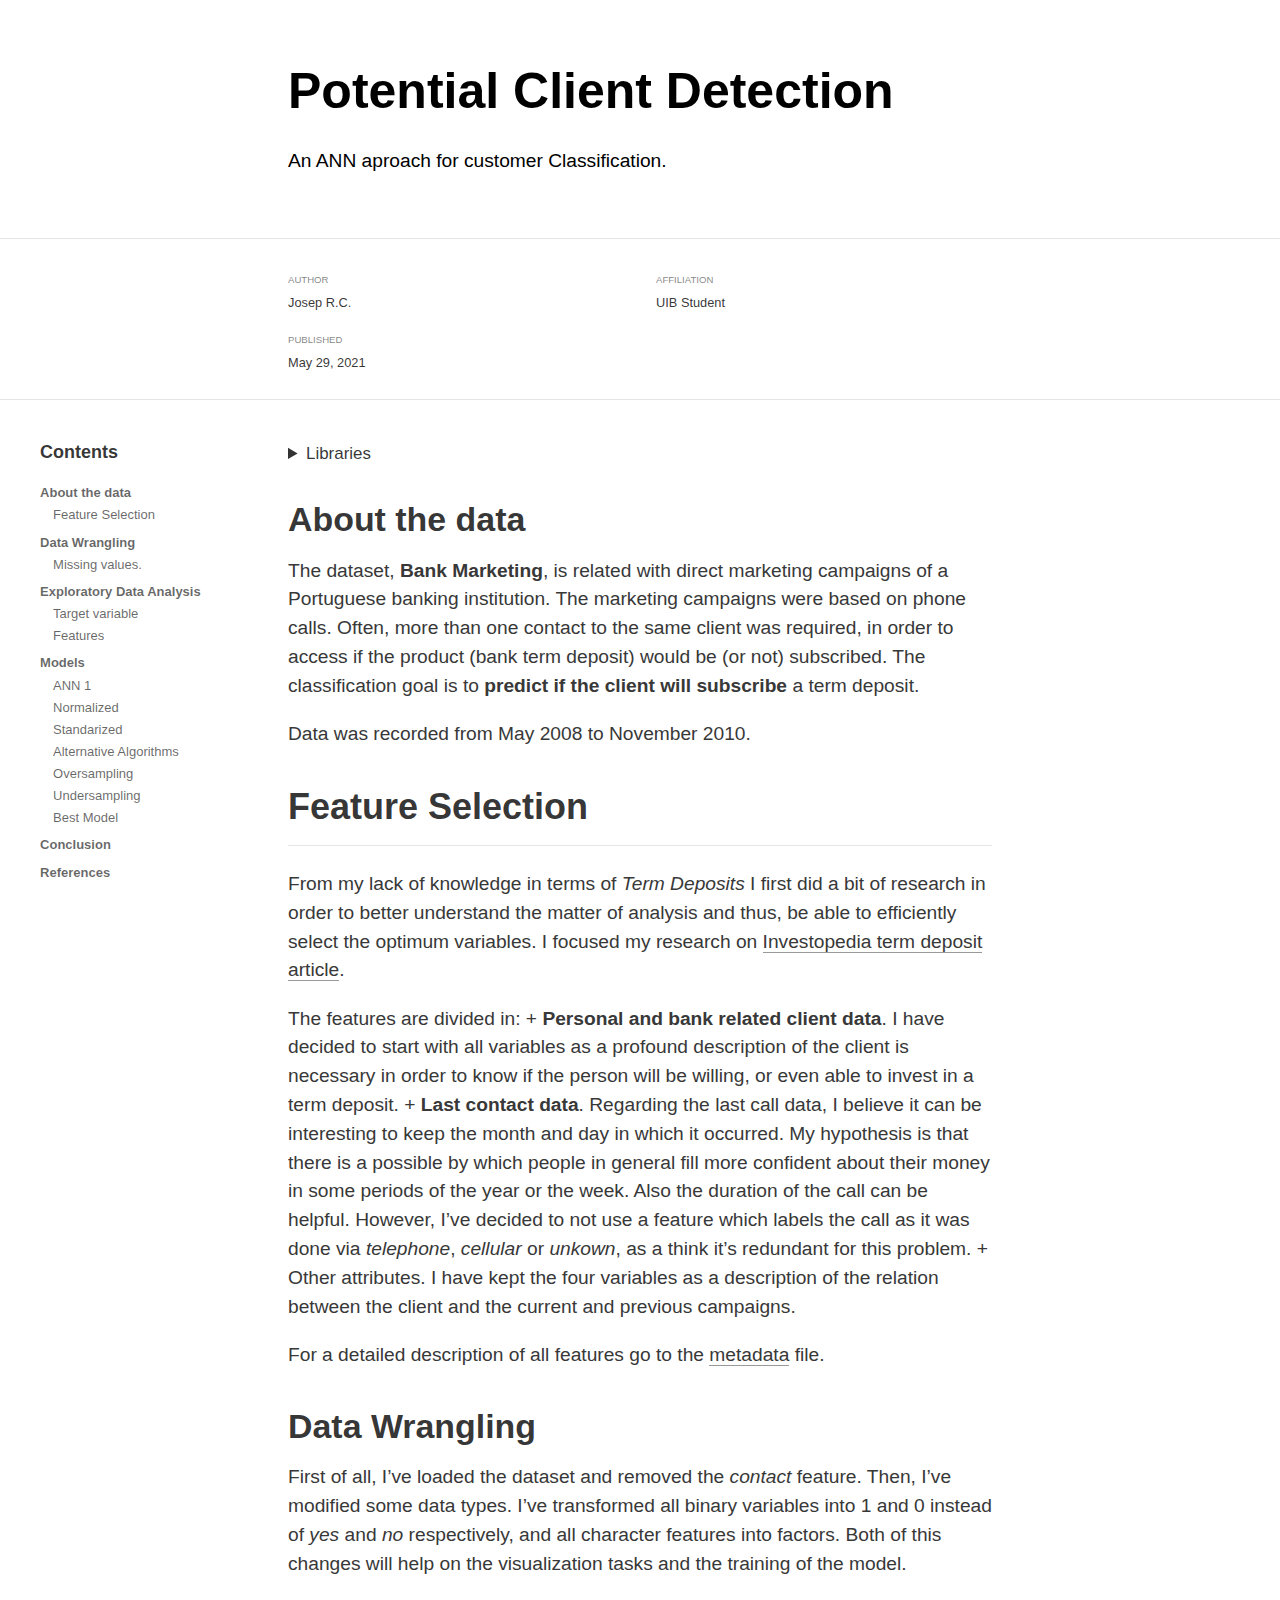
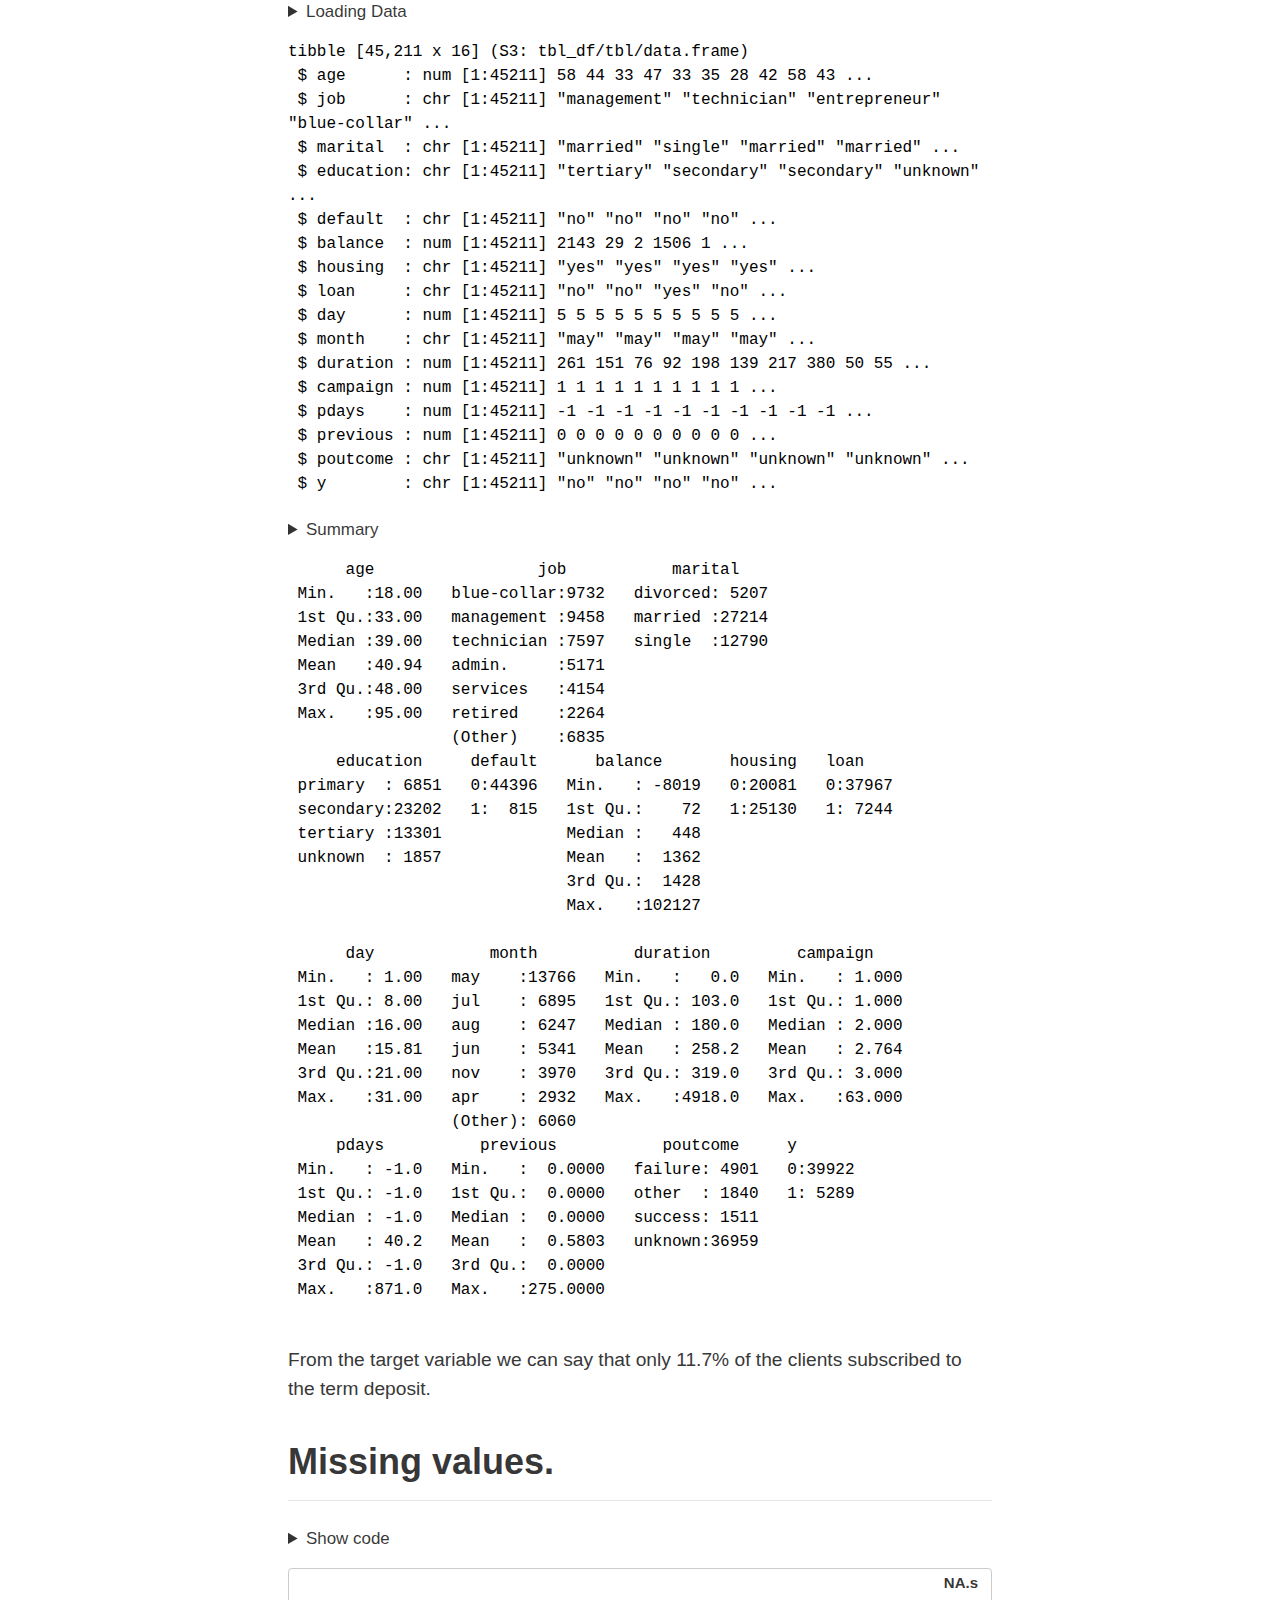
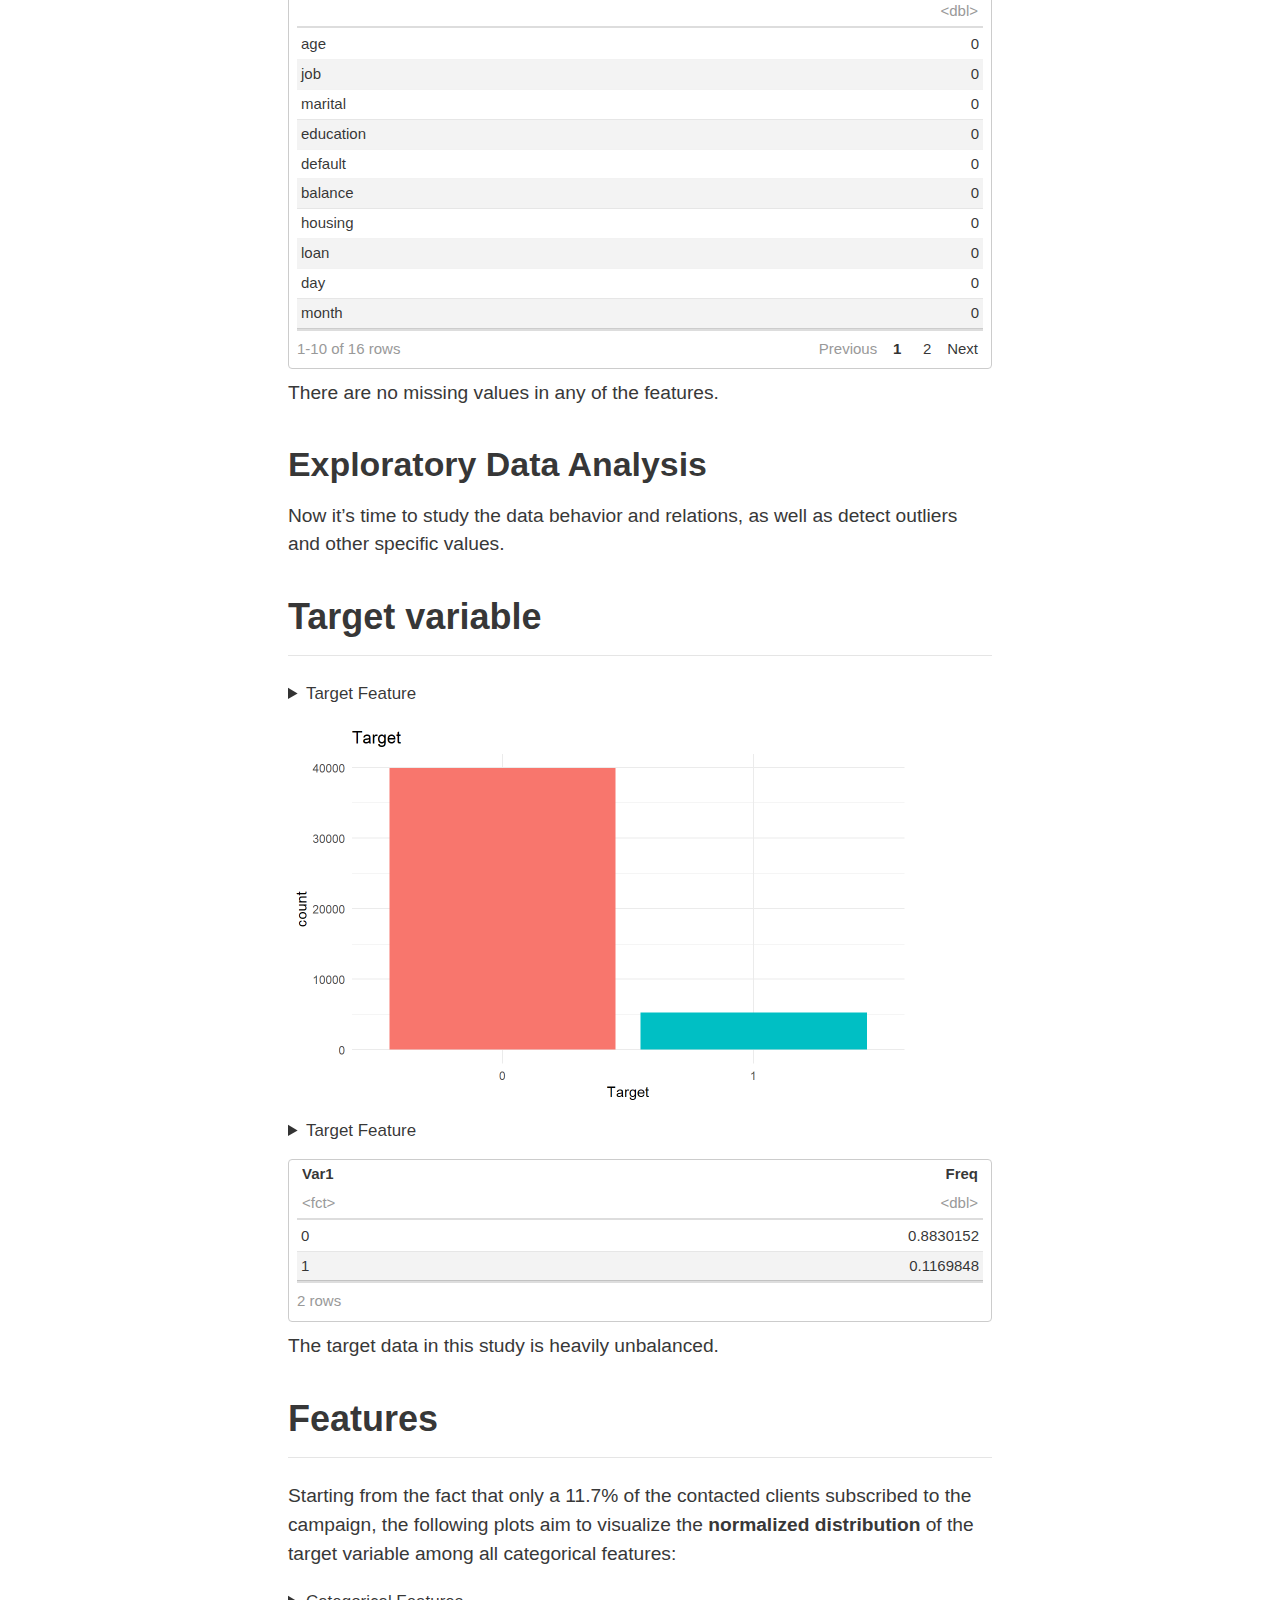
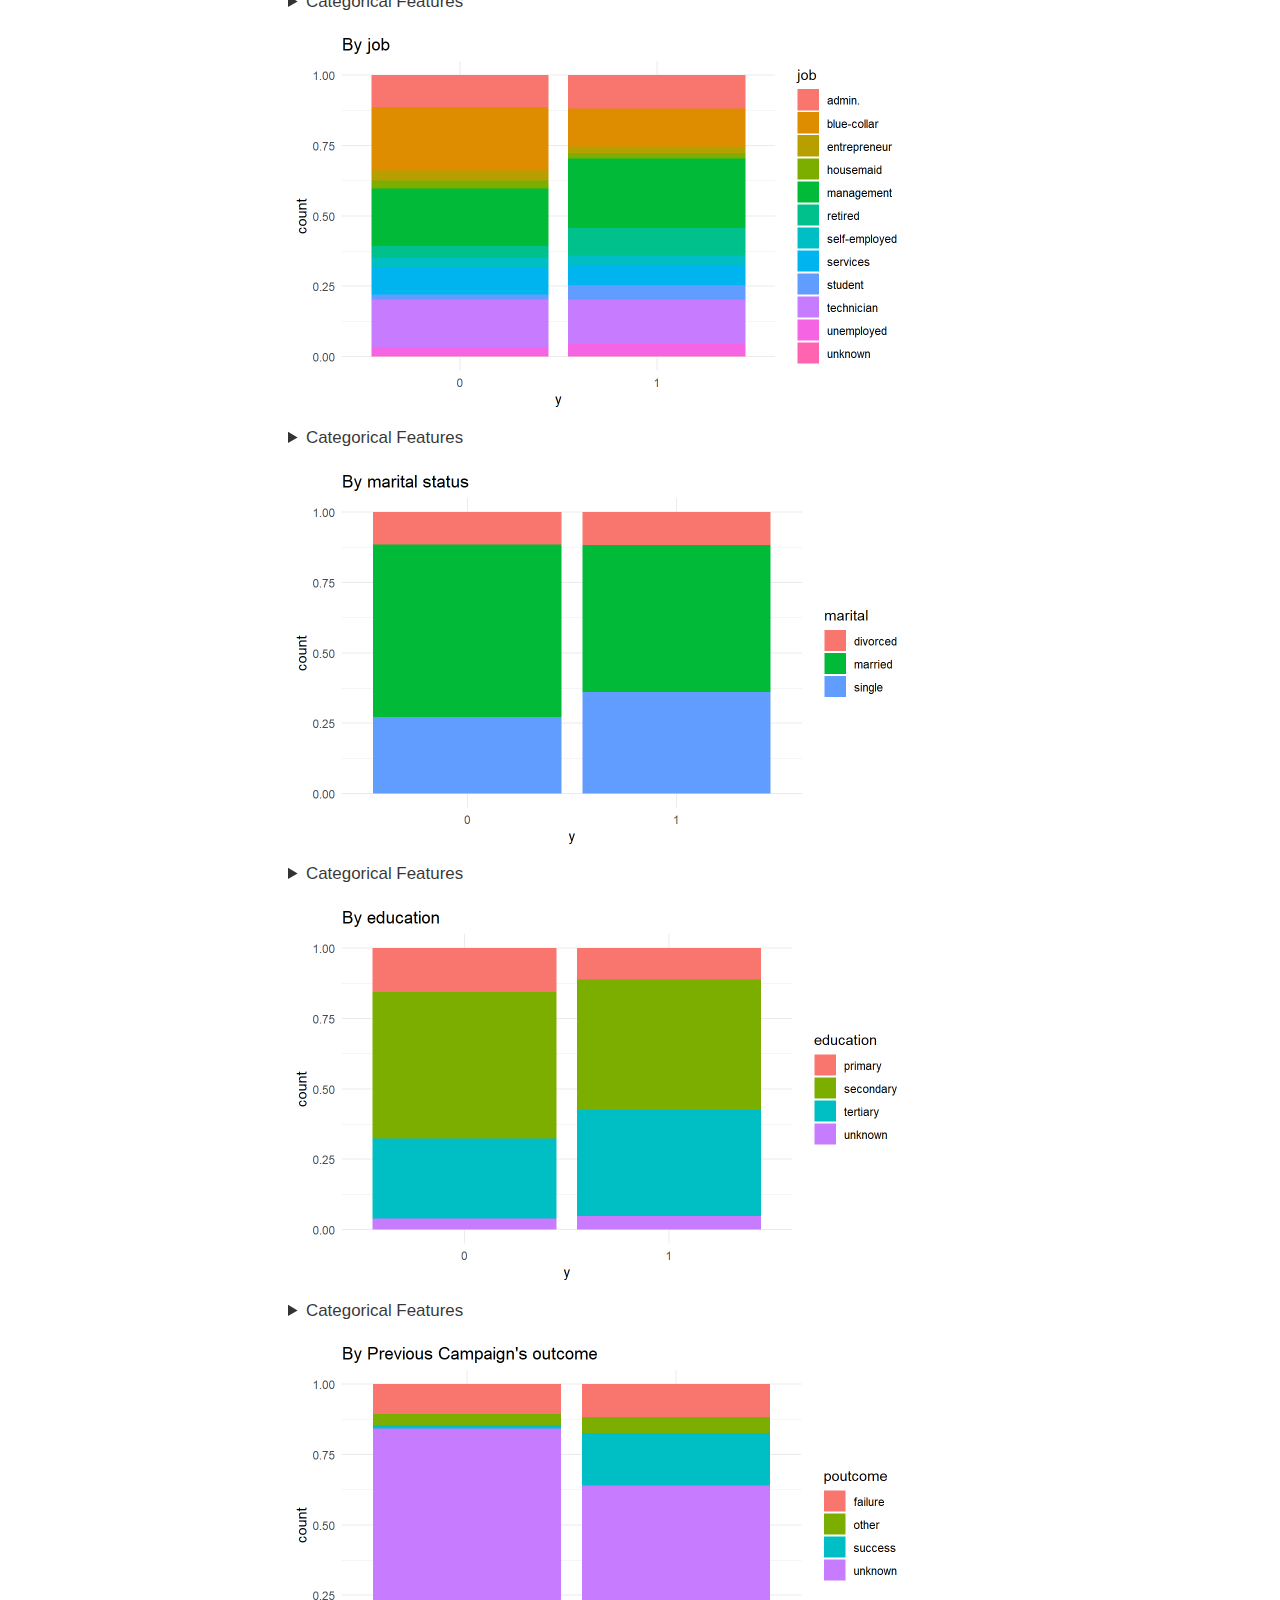
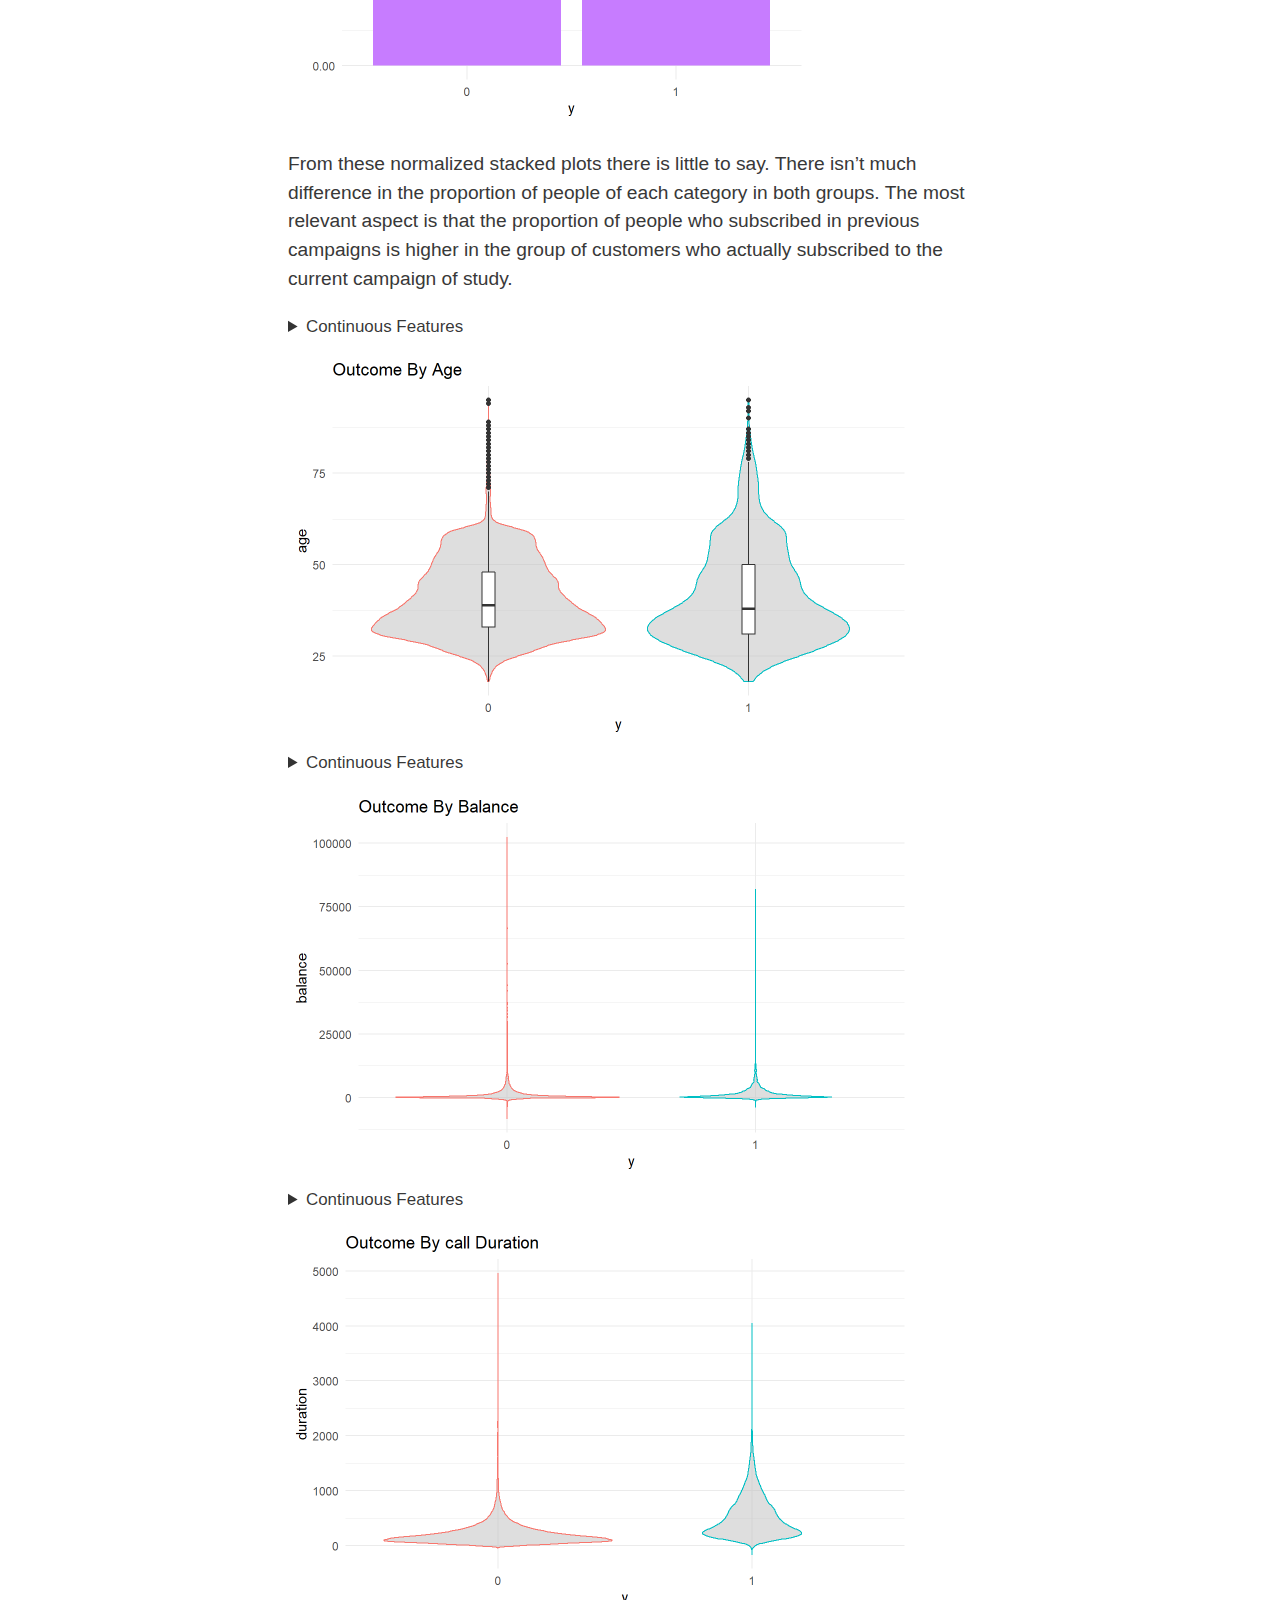
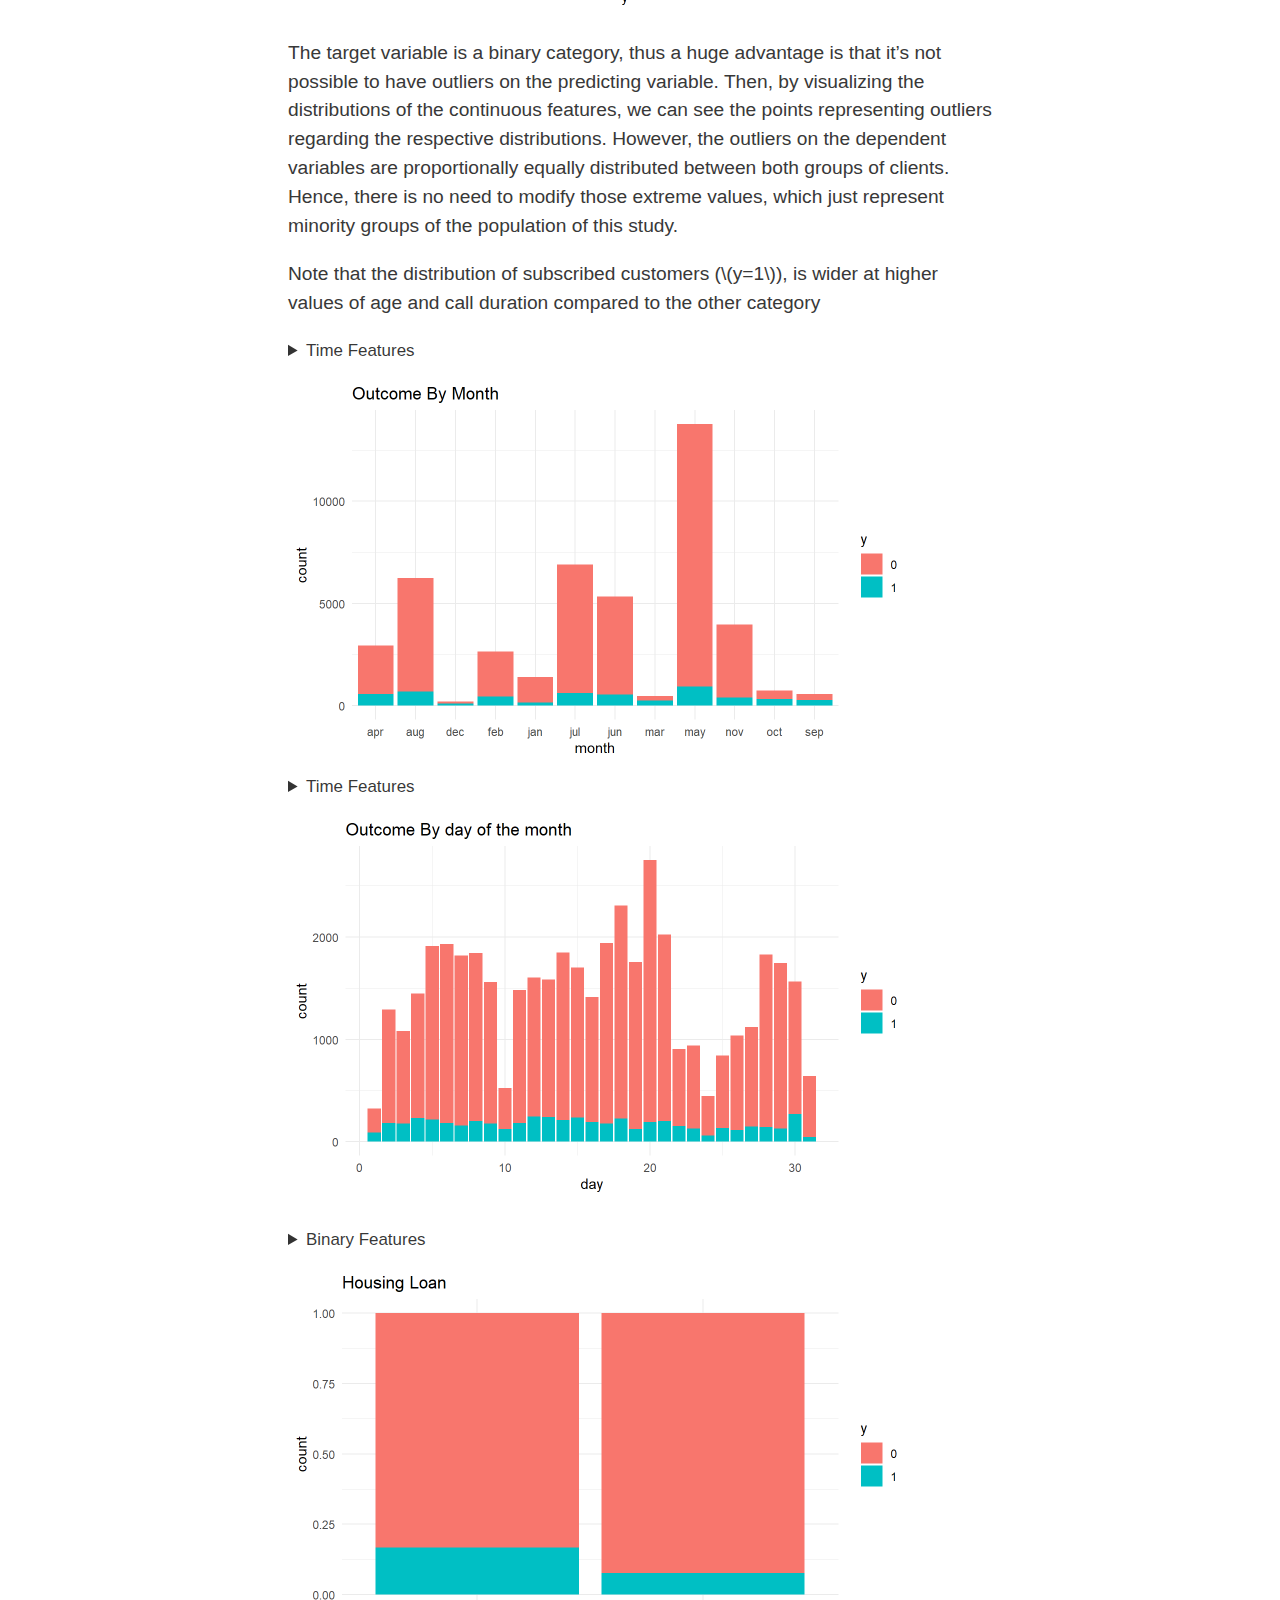
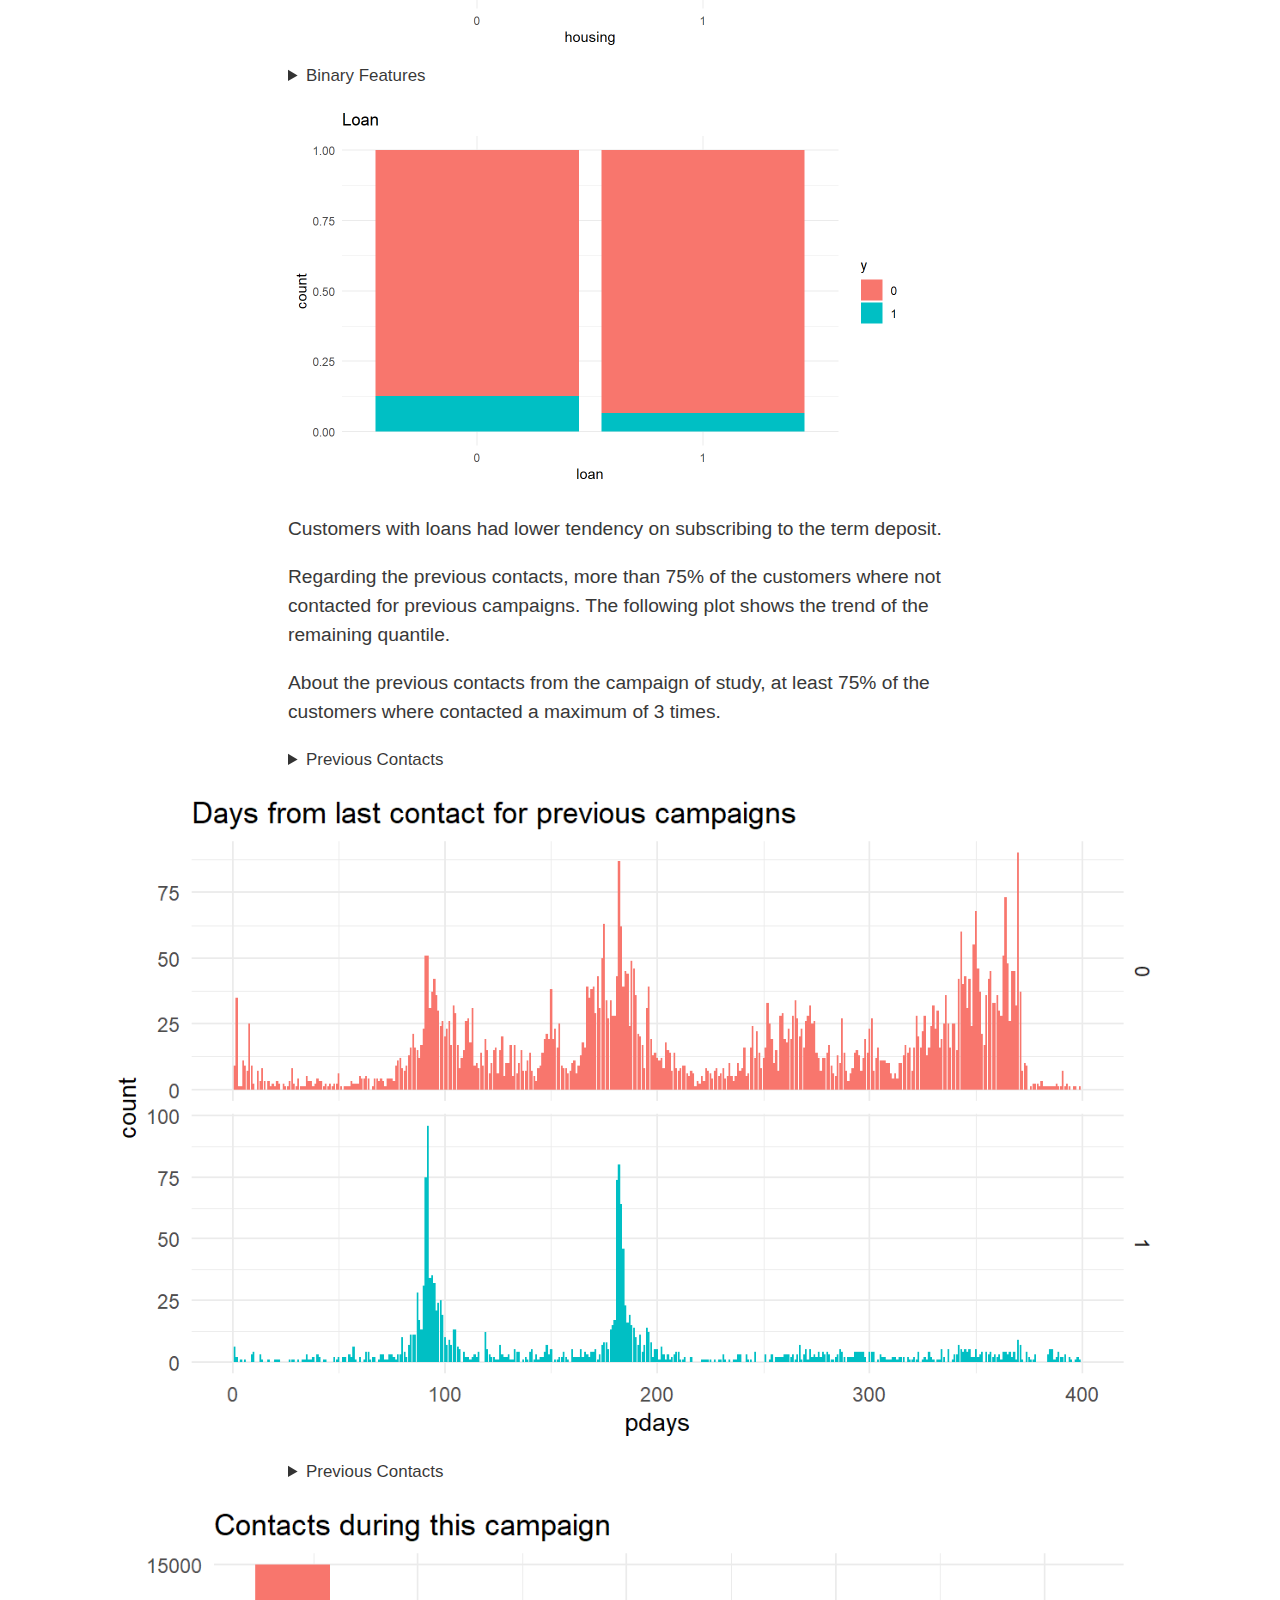
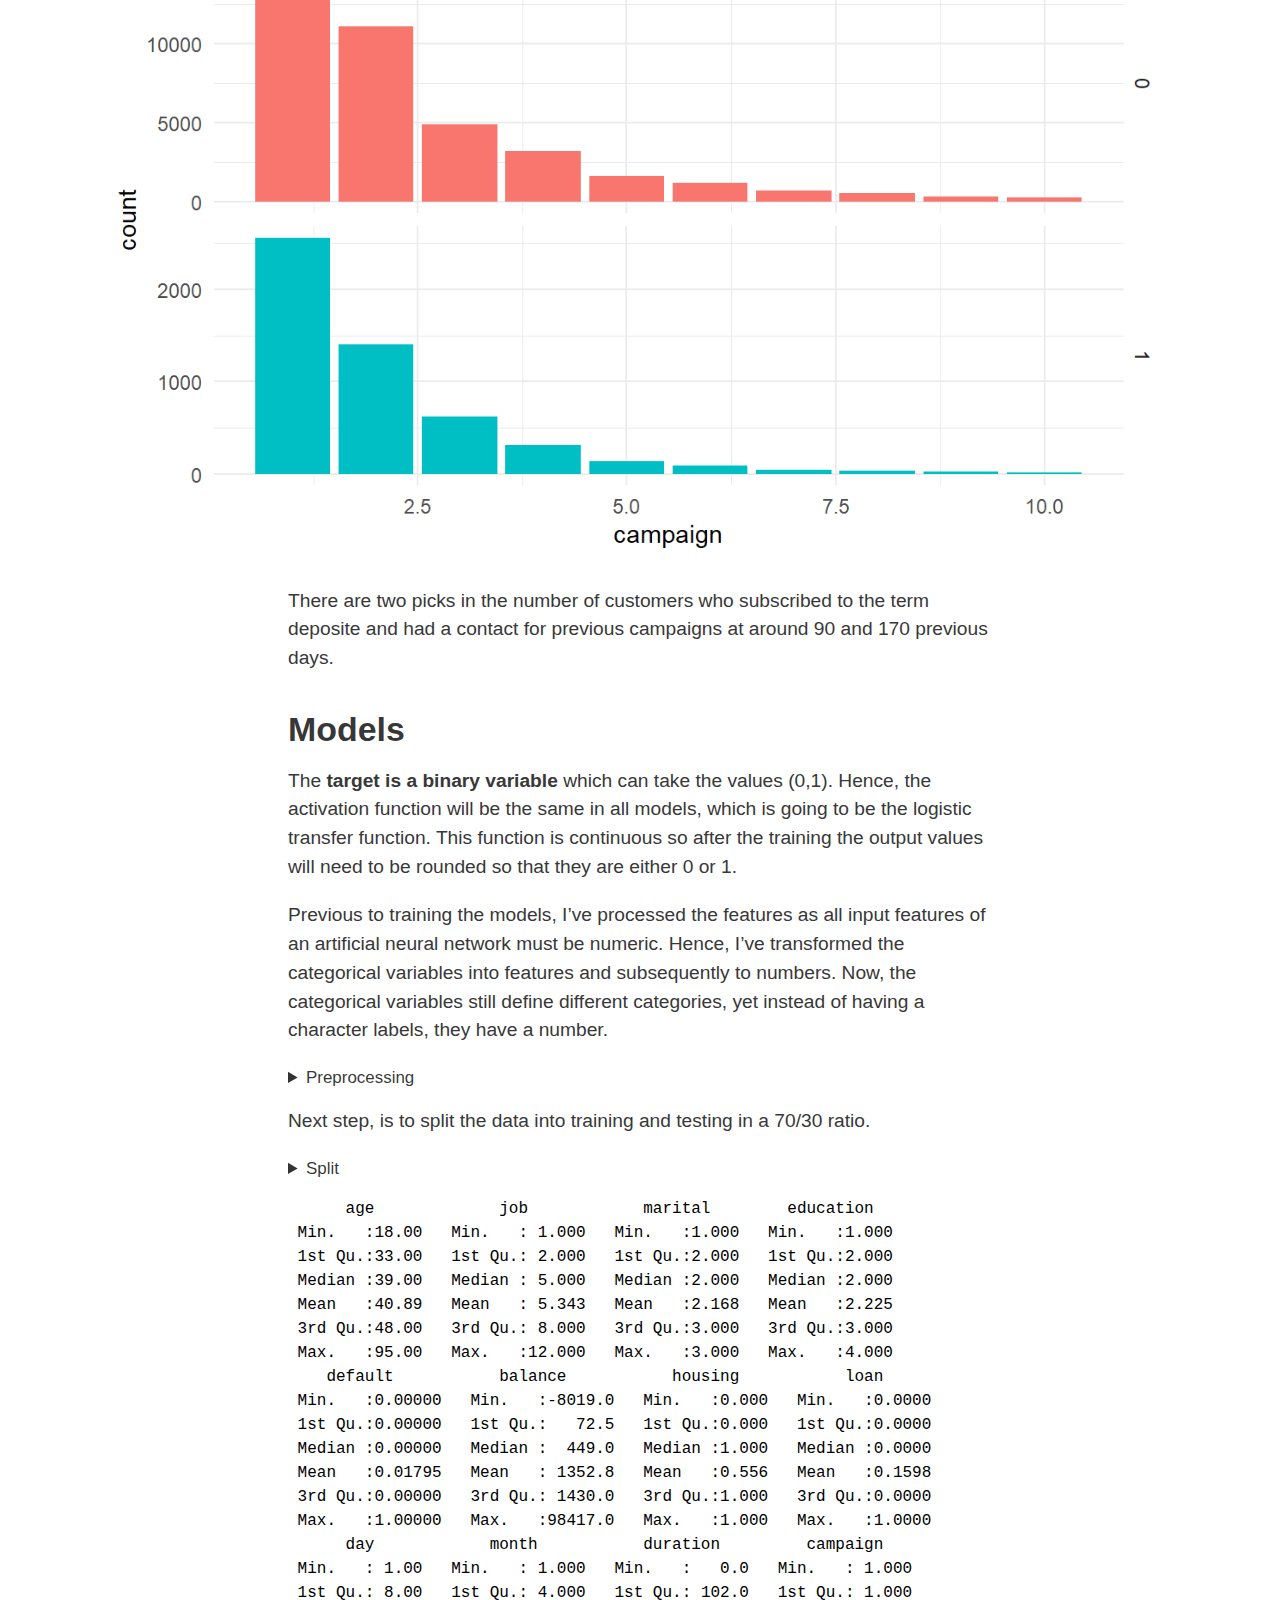
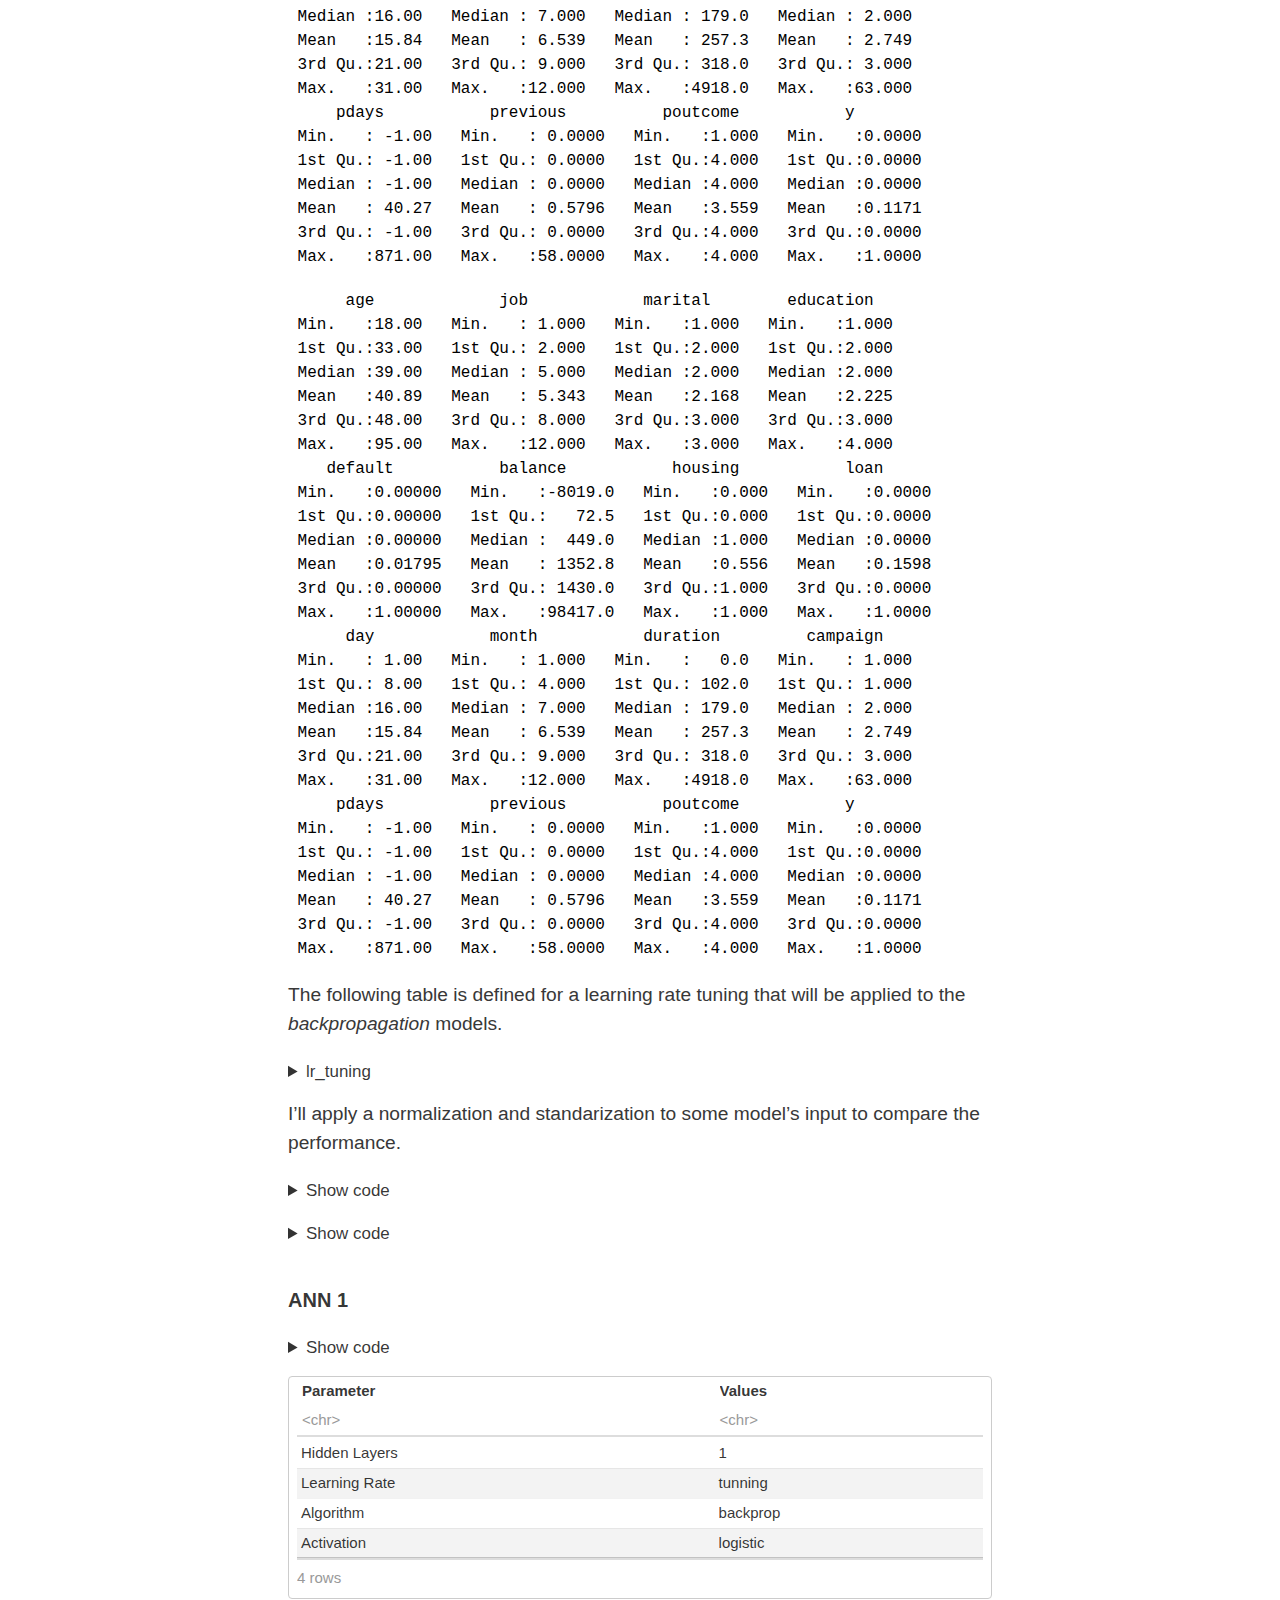
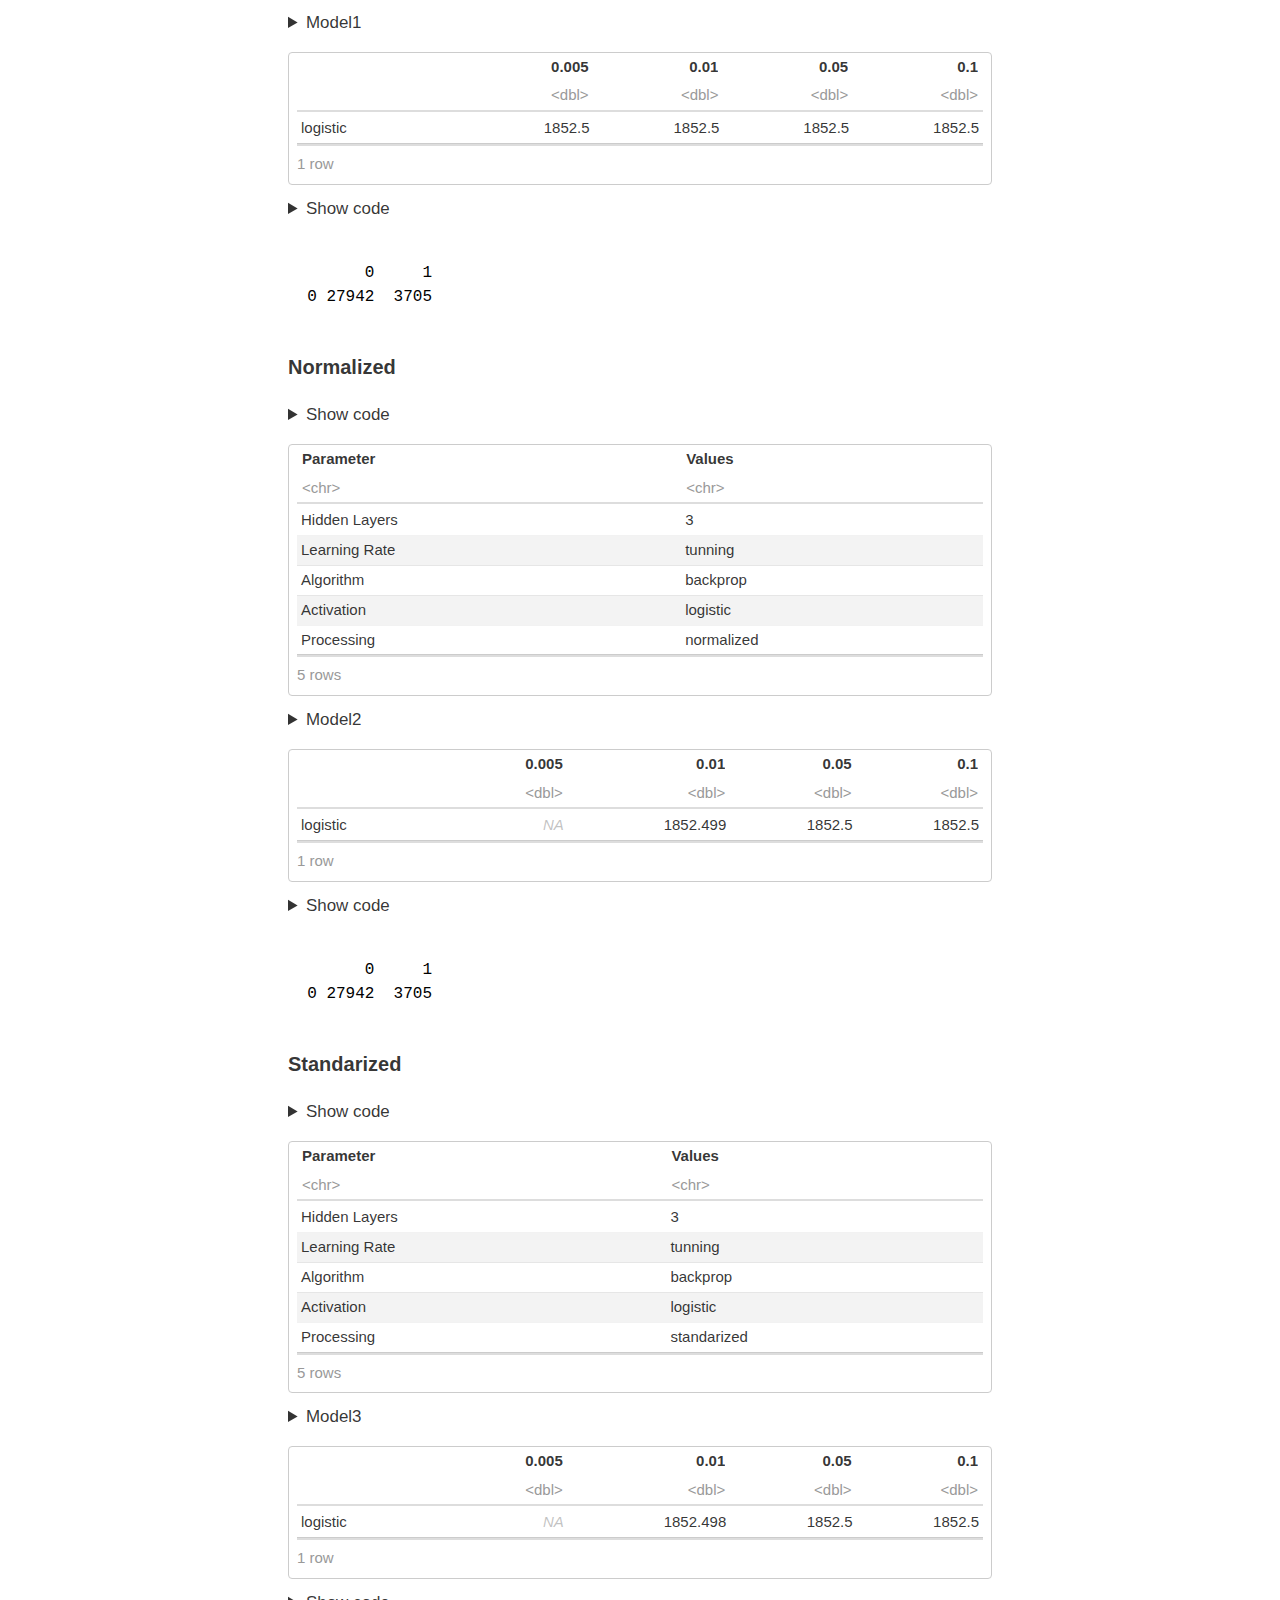
==== index.html @ 66e9b48e "GH Pages file" ====
<!DOCTYPE html>

<html xmlns="http://www.w3.org/1999/xhtml" lang xml:lang>

<head>
  <meta charset="utf-8" />
  <meta name="viewport" content="width=device-width, initial-scale=1" />
  <meta http-equiv="X-UA-Compatible" content="IE=Edge,chrome=1" />
  <meta name="generator" content="distill" />

  <style type="text/css">
  /* Hide doc at startup (prevent jankiness while JS renders/transforms) */
  body {
    visibility: hidden;
  }
  </style>

 <!--radix_placeholder_import_source-->
 <!--/radix_placeholder_import_source-->

<style type="text/css">code{white-space: pre;}</style>
<style type="text/css" data-origin="pandoc">
pre > code.sourceCode { white-space: pre; position: relative; }
pre > code.sourceCode > span { display: inline-block; line-height: 1.25; }
pre > code.sourceCode > span:empty { height: 1.2em; }
code.sourceCode > span { color: inherit; text-decoration: inherit; }
div.sourceCode { margin: 1em 0; }
pre.sourceCode { margin: 0; }
@media screen {
div.sourceCode { overflow: auto; }
}
@media print {
pre > code.sourceCode { white-space: pre-wrap; }
pre > code.sourceCode > span { text-indent: -5em; padding-left: 5em; }
}
pre.numberSource code
  { counter-reset: source-line 0; }
pre.numberSource code > span
  { position: relative; left: -4em; counter-increment: source-line; }
pre.numberSource code > span > a:first-child::before
  { content: counter(source-line);
    position: relative; left: -1em; text-align: right; vertical-align: baseline;
    border: none; display: inline-block;
    -webkit-touch-callout: none; -webkit-user-select: none;
    -khtml-user-select: none; -moz-user-select: none;
    -ms-user-select: none; user-select: none;
    padding: 0 4px; width: 4em;
    color: #aaaaaa;
  }
pre.numberSource { margin-left: 3em; border-left: 1px solid #aaaaaa;  padding-left: 4px; }
div.sourceCode
  {   }
@media screen {
pre > code.sourceCode > span > a:first-child::before { text-decoration: underline; }
}
code span.al { color: #ad0000; } /* Alert */
code span.an { color: #5e5e5e; } /* Annotation */
code span.at { color: #20794d; } /* Attribute */
code span.bn { color: #ad0000; } /* BaseN */
code span.bu { } /* BuiltIn */
code span.cf { color: #007ba5; } /* ControlFlow */
code span.ch { color: #20794d; } /* Char */
code span.cn { color: #8f5902; } /* Constant */
code span.co { color: #5e5e5e; } /* Comment */
code span.cv { color: #5e5e5e; font-style: italic; } /* CommentVar */
code span.do { color: #5e5e5e; font-style: italic; } /* Documentation */
code span.dt { color: #ad0000; } /* DataType */
code span.dv { color: #ad0000; } /* DecVal */
code span.er { color: #ad0000; } /* Error */
code span.ex { } /* Extension */
code span.fl { color: #ad0000; } /* Float */
code span.fu { color: #4758ab; } /* Function */
code span.im { } /* Import */
code span.in { color: #5e5e5e; } /* Information */
code span.kw { color: #007ba5; } /* Keyword */
code span.op { color: #5e5e5e; } /* Operator */
code span.ot { color: #007ba5; } /* Other */
code span.pp { color: #ad0000; } /* Preprocessor */
code span.sc { color: #20794d; } /* SpecialChar */
code span.ss { color: #20794d; } /* SpecialString */
code span.st { color: #20794d; } /* String */
code span.va { color: #111111; } /* Variable */
code span.vs { color: #20794d; } /* VerbatimString */
code span.wa { color: #5e5e5e; font-style: italic; } /* Warning */
</style>

  <!--radix_placeholder_meta_tags-->
  <title>Potential Client Detection</title>

  <meta property="description" itemprop="description" content="An ANN aproach for customer Classification." />


  <!--  https://schema.org/Article -->
  <meta property="article:published" itemprop="datePublished" content="2021-05-30" />
  <meta property="article:created" itemprop="dateCreated" content="2021-05-30" />
  <meta name="article:author" content="Josep R.C." />

  <!--  https://developers.facebook.com/docs/sharing/webmasters#markup -->
  <meta property="og:title" content="Potential Client Detection" />
  <meta property="og:type" content="article" />
  <meta property="og:description" content="An ANN aproach for customer Classification." />
  <meta property="og:locale" content="en_US" />

  <!--  https://dev.twitter.com/cards/types/summary -->
  <meta property="twitter:card" content="summary" />
  <meta property="twitter:title" content="Potential Client Detection" />
  <meta property="twitter:description" content="An ANN aproach for customer Classification." />

  <!--/radix_placeholder_meta_tags-->
  <!--radix_placeholder_rmarkdown_metadata-->

  <script type="text/json" id="radix-rmarkdown-metadata">
  {"type":"list","attributes":{"names":{"type":"character","attributes":{},"value":["title","description","author","date","output"]}},"value":[{"type":"character","attributes":{},"value":["Potential Client Detection"]},{"type":"character","attributes":{},"value":["An ANN aproach for customer Classification.\n"]},{"type":"list","attributes":{},"value":[{"type":"list","attributes":{"names":{"type":"character","attributes":{},"value":["name","url","affiliation","affiliation_url"]}},"value":[{"type":"character","attributes":{},"value":["Josep R.C."]},{"type":"character","attributes":{},"value":["https://www.linkedin.com/in/josep%F0%9F%8C%AB-roman-cardell-414880184/"]},{"type":"character","attributes":{},"value":["UIB Student"]},{"type":"character","attributes":{},"value":["https://www.uib.cat/"]}]}]},{"type":"character","attributes":{},"value":["2021-05-30"]},{"type":"list","attributes":{"names":{"type":"character","attributes":{},"value":["distill::distill_article"]}},"value":[{"type":"list","attributes":{"names":{"type":"character","attributes":{},"value":["toc","toc_depth","toc_float","code_folding","theme","selfe_contained"]}},"value":[{"type":"logical","attributes":{},"value":[true]},{"type":"integer","attributes":{},"value":[3]},{"type":"logical","attributes":{},"value":[true]},{"type":"logical","attributes":{},"value":[true]},{"type":"character","attributes":{},"value":["theme1.css"]},{"type":"logical","attributes":{},"value":[false]}]}]}]}
  </script>
  <!--/radix_placeholder_rmarkdown_metadata-->
  
  <script type="text/json" id="radix-resource-manifest">
  {"type":"list","attributes":{},"value":[]}
  </script>
  <!--radix_placeholder_navigation_in_header-->
  <!--/radix_placeholder_navigation_in_header-->
  <!--radix_placeholder_distill-->

  <style type="text/css">

  body {
    background-color: white;
  }

  .pandoc-table {
    width: 100%;
  }

  .pandoc-table>caption {
    margin-bottom: 10px;
  }

  .pandoc-table th:not([align]) {
    text-align: left;
  }

  .pagedtable-footer {
    font-size: 15px;
  }

  d-byline .byline {
    grid-template-columns: 2fr 2fr;
  }

  d-byline .byline h3 {
    margin-block-start: 1.5em;
  }

  d-byline .byline .authors-affiliations h3 {
    margin-block-start: 0.5em;
  }

  .authors-affiliations .orcid-id {
    width: 16px;
    height:16px;
    margin-left: 4px;
    margin-right: 4px;
    vertical-align: middle;
    padding-bottom: 2px;
  }

  d-title .dt-tags {
    margin-top: 1em;
    grid-column: text;
  }

  .dt-tags .dt-tag {
    text-decoration: none;
    display: inline-block;
    color: rgba(0,0,0,0.6);
    padding: 0em 0.4em;
    margin-right: 0.5em;
    margin-bottom: 0.4em;
    font-size: 70%;
    border: 1px solid rgba(0,0,0,0.2);
    border-radius: 3px;
    text-transform: uppercase;
    font-weight: 500;
  }

  d-article table.gt_table td,
  d-article table.gt_table th {
    border-bottom: none;
  }

  .html-widget {
    margin-bottom: 2.0em;
  }

  .l-screen-inset {
    padding-right: 16px;
  }

  .l-screen .caption {
    margin-left: 10px;
  }

  .shaded {
    background: rgb(247, 247, 247);
    padding-top: 20px;
    padding-bottom: 20px;
    border-top: 1px solid rgba(0, 0, 0, 0.1);
    border-bottom: 1px solid rgba(0, 0, 0, 0.1);
  }

  .shaded .html-widget {
    margin-bottom: 0;
    border: 1px solid rgba(0, 0, 0, 0.1);
  }

  .shaded .shaded-content {
    background: white;
  }

  .text-output {
    margin-top: 0;
    line-height: 1.5em;
  }

  .hidden {
    display: none !important;
  }

  d-article {
    padding-top: 2.5rem;
    padding-bottom: 30px;
  }

  d-appendix {
    padding-top: 30px;
  }

  d-article>p>img {
    width: 100%;
  }

  d-article h2 {
    margin: 1rem 0 1.5rem 0;
  }

  d-article h3 {
    margin-top: 1.5rem;
  }

  d-article iframe {
    border: 1px solid rgba(0, 0, 0, 0.1);
    margin-bottom: 2.0em;
    width: 100%;
  }

  /* Tweak code blocks */

  d-article div.sourceCode code,
  d-article pre code {
    font-family: Consolas, Monaco, 'Andale Mono', 'Ubuntu Mono', monospace;
  }

  d-article pre,
  d-article div.sourceCode,
  d-article div.sourceCode pre {
    overflow: auto;
  }

  d-article div.sourceCode {
    background-color: white;
  }

  d-article div.sourceCode pre {
    padding-left: 10px;
    font-size: 12px;
    border-left: 2px solid rgba(0,0,0,0.1);
  }

  d-article pre {
    font-size: 12px;
    color: black;
    background: none;
    margin-top: 0;
    text-align: left;
    white-space: pre;
    word-spacing: normal;
    word-break: normal;
    word-wrap: normal;
    line-height: 1.5;

    -moz-tab-size: 4;
    -o-tab-size: 4;
    tab-size: 4;

    -webkit-hyphens: none;
    -moz-hyphens: none;
    -ms-hyphens: none;
    hyphens: none;
  }

  d-article pre a {
    border-bottom: none;
  }

  d-article pre a:hover {
    border-bottom: none;
    text-decoration: underline;
  }

  d-article details {
    grid-column: text;
    margin-bottom: 0.8em;
  }

  @media(min-width: 768px) {

  d-article pre,
  d-article div.sourceCode,
  d-article div.sourceCode pre {
    overflow: visible !important;
  }

  d-article div.sourceCode pre {
    padding-left: 18px;
    font-size: 14px;
  }

  d-article pre {
    font-size: 14px;
  }

  }

  figure img.external {
    background: white;
    border: 1px solid rgba(0, 0, 0, 0.1);
    box-shadow: 0 1px 8px rgba(0, 0, 0, 0.1);
    padding: 18px;
    box-sizing: border-box;
  }

  /* CSS for d-contents */

  .d-contents {
    grid-column: text;
    color: rgba(0,0,0,0.8);
    font-size: 0.9em;
    padding-bottom: 1em;
    margin-bottom: 1em;
    padding-bottom: 0.5em;
    margin-bottom: 1em;
    padding-left: 0.25em;
    justify-self: start;
  }

  @media(min-width: 1000px) {
    .d-contents.d-contents-float {
      height: 0;
      grid-column-start: 1;
      grid-column-end: 4;
      justify-self: center;
      padding-right: 3em;
      padding-left: 2em;
    }
  }

  .d-contents nav h3 {
    font-size: 18px;
    margin-top: 0;
    margin-bottom: 1em;
  }

  .d-contents li {
    list-style-type: none
  }

  .d-contents nav > ul {
    padding-left: 0;
  }

  .d-contents ul {
    padding-left: 1em
  }

  .d-contents nav ul li {
    margin-top: 0.6em;
    margin-bottom: 0.2em;
  }

  .d-contents nav a {
    font-size: 13px;
    border-bottom: none;
    text-decoration: none
    color: rgba(0, 0, 0, 0.8);
  }

  .d-contents nav a:hover {
    text-decoration: underline solid rgba(0, 0, 0, 0.6)
  }

  .d-contents nav > ul > li > a {
    font-weight: 600;
  }

  .d-contents nav > ul > li > ul {
    font-weight: inherit;
  }

  .d-contents nav > ul > li > ul > li {
    margin-top: 0.2em;
  }


  .d-contents nav ul {
    margin-top: 0;
    margin-bottom: 0.25em;
  }

  .d-article-with-toc h2:nth-child(2) {
    margin-top: 0;
  }


  /* Figure */

  .figure {
    position: relative;
    margin-bottom: 2.5em;
    margin-top: 1.5em;
  }

  .figure img {
    width: 100%;
  }

  .figure .caption {
    color: rgba(0, 0, 0, 0.6);
    font-size: 12px;
    line-height: 1.5em;
  }

  .figure img.external {
    background: white;
    border: 1px solid rgba(0, 0, 0, 0.1);
    box-shadow: 0 1px 8px rgba(0, 0, 0, 0.1);
    padding: 18px;
    box-sizing: border-box;
  }

  .figure .caption a {
    color: rgba(0, 0, 0, 0.6);
  }

  .figure .caption b,
  .figure .caption strong, {
    font-weight: 600;
    color: rgba(0, 0, 0, 1.0);
  }

  /* Citations */

  d-article .citation {
    color: inherit;
    cursor: inherit;
  }

  div.hanging-indent{
    margin-left: 1em; text-indent: -1em;
  }

  /* Citation hover box */

  .tippy-box[data-theme~=light-border] {
    background-color: rgba(250, 250, 250, 0.95);
  }

  .tippy-content > p {
    margin-bottom: 0;
    padding: 2px;
  }


  /* Tweak 1000px media break to show more text */

  @media(min-width: 1000px) {
    .base-grid,
    distill-header,
    d-title,
    d-abstract,
    d-article,
    d-appendix,
    distill-appendix,
    d-byline,
    d-footnote-list,
    d-citation-list,
    distill-footer {
      grid-template-columns: [screen-start] 1fr [page-start kicker-start] 80px [middle-start] 50px [text-start kicker-end] 65px 65px 65px 65px 65px 65px 65px 65px [text-end gutter-start] 65px [middle-end] 65px [page-end gutter-end] 1fr [screen-end];
      grid-column-gap: 16px;
    }

    .grid {
      grid-column-gap: 16px;
    }

    d-article {
      font-size: 1.06rem;
      line-height: 1.7em;
    }
    figure .caption, .figure .caption, figure figcaption {
      font-size: 13px;
    }
  }

  @media(min-width: 1180px) {
    .base-grid,
    distill-header,
    d-title,
    d-abstract,
    d-article,
    d-appendix,
    distill-appendix,
    d-byline,
    d-footnote-list,
    d-citation-list,
    distill-footer {
      grid-template-columns: [screen-start] 1fr [page-start kicker-start] 60px [middle-start] 60px [text-start kicker-end] 60px 60px 60px 60px 60px 60px 60px 60px [text-end gutter-start] 60px [middle-end] 60px [page-end gutter-end] 1fr [screen-end];
      grid-column-gap: 32px;
    }

    .grid {
      grid-column-gap: 32px;
    }
  }


  /* Get the citation styles for the appendix (not auto-injected on render since
     we do our own rendering of the citation appendix) */

  d-appendix .citation-appendix,
  .d-appendix .citation-appendix {
    font-size: 11px;
    line-height: 15px;
    border-left: 1px solid rgba(0, 0, 0, 0.1);
    padding-left: 18px;
    border: 1px solid rgba(0,0,0,0.1);
    background: rgba(0, 0, 0, 0.02);
    padding: 10px 18px;
    border-radius: 3px;
    color: rgba(150, 150, 150, 1);
    overflow: hidden;
    margin-top: -12px;
    white-space: pre-wrap;
    word-wrap: break-word;
  }

  /* Include appendix styles here so they can be overridden */

  d-appendix {
    contain: layout style;
    font-size: 0.8em;
    line-height: 1.7em;
    margin-top: 60px;
    margin-bottom: 0;
    border-top: 1px solid rgba(0, 0, 0, 0.1);
    color: rgba(0,0,0,0.5);
    padding-top: 60px;
    padding-bottom: 48px;
  }

  d-appendix h3 {
    grid-column: page-start / text-start;
    font-size: 15px;
    font-weight: 500;
    margin-top: 1em;
    margin-bottom: 0;
    color: rgba(0,0,0,0.65);
  }

  d-appendix h3 + * {
    margin-top: 1em;
  }

  d-appendix ol {
    padding: 0 0 0 15px;
  }

  @media (min-width: 768px) {
    d-appendix ol {
      padding: 0 0 0 30px;
      margin-left: -30px;
    }
  }

  d-appendix li {
    margin-bottom: 1em;
  }

  d-appendix a {
    color: rgba(0, 0, 0, 0.6);
  }

  d-appendix > * {
    grid-column: text;
  }

  d-appendix > d-footnote-list,
  d-appendix > d-citation-list,
  d-appendix > distill-appendix {
    grid-column: screen;
  }

  /* Include footnote styles here so they can be overridden */

  d-footnote-list {
    contain: layout style;
  }

  d-footnote-list > * {
    grid-column: text;
  }

  d-footnote-list a.footnote-backlink {
    color: rgba(0,0,0,0.3);
    padding-left: 0.5em;
  }



  /* Anchor.js */

  .anchorjs-link {
    /*transition: all .25s linear; */
    text-decoration: none;
    border-bottom: none;
  }
  *:hover > .anchorjs-link {
    margin-left: -1.125em !important;
    text-decoration: none;
    border-bottom: none;
  }

  /* Social footer */

  .social_footer {
    margin-top: 30px;
    margin-bottom: 0;
    color: rgba(0,0,0,0.67);
  }

  .disqus-comments {
    margin-right: 30px;
  }

  .disqus-comment-count {
    border-bottom: 1px solid rgba(0, 0, 0, 0.4);
    cursor: pointer;
  }

  #disqus_thread {
    margin-top: 30px;
  }

  .article-sharing a {
    border-bottom: none;
    margin-right: 8px;
  }

  .article-sharing a:hover {
    border-bottom: none;
  }

  .sidebar-section.subscribe {
    font-size: 12px;
    line-height: 1.6em;
  }

  .subscribe p {
    margin-bottom: 0.5em;
  }


  .article-footer .subscribe {
    font-size: 15px;
    margin-top: 45px;
  }


  .sidebar-section.custom {
    font-size: 12px;
    line-height: 1.6em;
  }

  .custom p {
    margin-bottom: 0.5em;
  }

  /* Styles for listing layout (hide title) */
  .layout-listing d-title, .layout-listing .d-title {
    display: none;
  }

  /* Styles for posts lists (not auto-injected) */


  .posts-with-sidebar {
    padding-left: 45px;
    padding-right: 45px;
  }

  .posts-list .description h2,
  .posts-list .description p {
    font-family: -apple-system, BlinkMacSystemFont, "Segoe UI", Roboto, Oxygen, Ubuntu, Cantarell, "Fira Sans", "Droid Sans", "Helvetica Neue", Arial, sans-serif;
  }

  .posts-list .description h2 {
    font-weight: 700;
    border-bottom: none;
    padding-bottom: 0;
  }

  .posts-list h2.post-tag {
    border-bottom: 1px solid rgba(0, 0, 0, 0.2);
    padding-bottom: 12px;
  }
  .posts-list {
    margin-top: 60px;
    margin-bottom: 24px;
  }

  .posts-list .post-preview {
    text-decoration: none;
    overflow: hidden;
    display: block;
    border-bottom: 1px solid rgba(0, 0, 0, 0.1);
    padding: 24px 0;
  }

  .post-preview-last {
    border-bottom: none !important;
  }

  .posts-list .posts-list-caption {
    grid-column: screen;
    font-weight: 400;
  }

  .posts-list .post-preview h2 {
    margin: 0 0 6px 0;
    line-height: 1.2em;
    font-style: normal;
    font-size: 24px;
  }

  .posts-list .post-preview p {
    margin: 0 0 12px 0;
    line-height: 1.4em;
    font-size: 16px;
  }

  .posts-list .post-preview .thumbnail {
    box-sizing: border-box;
    margin-bottom: 24px;
    position: relative;
    max-width: 500px;
  }
  .posts-list .post-preview img {
    width: 100%;
    display: block;
  }

  .posts-list .metadata {
    font-size: 12px;
    line-height: 1.4em;
    margin-bottom: 18px;
  }

  .posts-list .metadata > * {
    display: inline-block;
  }

  .posts-list .metadata .publishedDate {
    margin-right: 2em;
  }

  .posts-list .metadata .dt-authors {
    display: block;
    margin-top: 0.3em;
    margin-right: 2em;
  }

  .posts-list .dt-tags {
    display: block;
    line-height: 1em;
  }

  .posts-list .dt-tags .dt-tag {
    display: inline-block;
    color: rgba(0,0,0,0.6);
    padding: 0.3em 0.4em;
    margin-right: 0.2em;
    margin-bottom: 0.4em;
    font-size: 60%;
    border: 1px solid rgba(0,0,0,0.2);
    border-radius: 3px;
    text-transform: uppercase;
    font-weight: 500;
  }

  .posts-list img {
    opacity: 1;
  }

  .posts-list img[data-src] {
    opacity: 0;
  }

  .posts-more {
    clear: both;
  }


  .posts-sidebar {
    font-size: 16px;
  }

  .posts-sidebar h3 {
    font-size: 16px;
    margin-top: 0;
    margin-bottom: 0.5em;
    font-weight: 400;
    text-transform: uppercase;
  }

  .sidebar-section {
    margin-bottom: 30px;
  }

  .categories ul {
    list-style-type: none;
    margin: 0;
    padding: 0;
  }

  .categories li {
    color: rgba(0, 0, 0, 0.8);
    margin-bottom: 0;
  }

  .categories li>a {
    border-bottom: none;
  }

  .categories li>a:hover {
    border-bottom: 1px solid rgba(0, 0, 0, 0.4);
  }

  .categories .active {
    font-weight: 600;
  }

  .categories .category-count {
    color: rgba(0, 0, 0, 0.4);
  }


  @media(min-width: 768px) {
    .posts-list .post-preview h2 {
      font-size: 26px;
    }
    .posts-list .post-preview .thumbnail {
      float: right;
      width: 30%;
      margin-bottom: 0;
    }
    .posts-list .post-preview .description {
      float: left;
      width: 45%;
    }
    .posts-list .post-preview .metadata {
      float: left;
      width: 20%;
      margin-top: 8px;
    }
    .posts-list .post-preview p {
      margin: 0 0 12px 0;
      line-height: 1.5em;
      font-size: 16px;
    }
    .posts-with-sidebar .posts-list {
      float: left;
      width: 75%;
    }
    .posts-with-sidebar .posts-sidebar {
      float: right;
      width: 20%;
      margin-top: 60px;
      padding-top: 24px;
      padding-bottom: 24px;
    }
  }


  /* Improve display for browsers without grid (IE/Edge <= 15) */

  .downlevel {
    line-height: 1.6em;
    font-family: -apple-system, BlinkMacSystemFont, "Segoe UI", Roboto, Oxygen, Ubuntu, Cantarell, "Fira Sans", "Droid Sans", "Helvetica Neue", Arial, sans-serif;
    margin: 0;
  }

  .downlevel .d-title {
    padding-top: 6rem;
    padding-bottom: 1.5rem;
  }

  .downlevel .d-title h1 {
    font-size: 50px;
    font-weight: 700;
    line-height: 1.1em;
    margin: 0 0 0.5rem;
  }

  .downlevel .d-title p {
    font-weight: 300;
    font-size: 1.2rem;
    line-height: 1.55em;
    margin-top: 0;
  }

  .downlevel .d-byline {
    padding-top: 0.8em;
    padding-bottom: 0.8em;
    font-size: 0.8rem;
    line-height: 1.8em;
  }

  .downlevel .section-separator {
    border: none;
    border-top: 1px solid rgba(0, 0, 0, 0.1);
  }

  .downlevel .d-article {
    font-size: 1.06rem;
    line-height: 1.7em;
    padding-top: 1rem;
    padding-bottom: 2rem;
  }


  .downlevel .d-appendix {
    padding-left: 0;
    padding-right: 0;
    max-width: none;
    font-size: 0.8em;
    line-height: 1.7em;
    margin-bottom: 0;
    color: rgba(0,0,0,0.5);
    padding-top: 40px;
    padding-bottom: 48px;
  }

  .downlevel .footnotes ol {
    padding-left: 13px;
  }

  .downlevel .base-grid,
  .downlevel .distill-header,
  .downlevel .d-title,
  .downlevel .d-abstract,
  .downlevel .d-article,
  .downlevel .d-appendix,
  .downlevel .distill-appendix,
  .downlevel .d-byline,
  .downlevel .d-footnote-list,
  .downlevel .d-citation-list,
  .downlevel .distill-footer,
  .downlevel .appendix-bottom,
  .downlevel .posts-container {
    padding-left: 40px;
    padding-right: 40px;
  }

  @media(min-width: 768px) {
    .downlevel .base-grid,
    .downlevel .distill-header,
    .downlevel .d-title,
    .downlevel .d-abstract,
    .downlevel .d-article,
    .downlevel .d-appendix,
    .downlevel .distill-appendix,
    .downlevel .d-byline,
    .downlevel .d-footnote-list,
    .downlevel .d-citation-list,
    .downlevel .distill-footer,
    .downlevel .appendix-bottom,
    .downlevel .posts-container {
    padding-left: 150px;
    padding-right: 150px;
    max-width: 900px;
  }
  }

  .downlevel pre code {
    display: block;
    border-left: 2px solid rgba(0, 0, 0, .1);
    padding: 0 0 0 20px;
    font-size: 14px;
  }

  .downlevel code, .downlevel pre {
    color: black;
    background: none;
    font-family: Consolas, Monaco, 'Andale Mono', 'Ubuntu Mono', monospace;
    text-align: left;
    white-space: pre;
    word-spacing: normal;
    word-break: normal;
    word-wrap: normal;
    line-height: 1.5;

    -moz-tab-size: 4;
    -o-tab-size: 4;
    tab-size: 4;

    -webkit-hyphens: none;
    -moz-hyphens: none;
    -ms-hyphens: none;
    hyphens: none;
  }

  .downlevel .posts-list .post-preview {
    color: inherit;
  }



  </style>

  <script type="application/javascript">

  function is_downlevel_browser() {
    if (bowser.isUnsupportedBrowser({ msie: "12", msedge: "16"},
                                   window.navigator.userAgent)) {
      return true;
    } else {
      return window.load_distill_framework === undefined;
    }
  }

  // show body when load is complete
  function on_load_complete() {

    // add anchors
    if (window.anchors) {
      window.anchors.options.placement = 'left';
      window.anchors.add('d-article > h2, d-article > h3, d-article > h4, d-article > h5');
    }


    // set body to visible
    document.body.style.visibility = 'visible';

    // force redraw for leaflet widgets
    if (window.HTMLWidgets) {
      var maps = window.HTMLWidgets.findAll(".leaflet");
      $.each(maps, function(i, el) {
        var map = this.getMap();
        map.invalidateSize();
        map.eachLayer(function(layer) {
          if (layer instanceof L.TileLayer)
            layer.redraw();
        });
      });
    }

    // trigger 'shown' so htmlwidgets resize
    $('d-article').trigger('shown');
  }

  function init_distill() {

    init_common();

    // create front matter
    var front_matter = $('<d-front-matter></d-front-matter>');
    $('#distill-front-matter').wrap(front_matter);

    // create d-title
    $('.d-title').changeElementType('d-title');

    // create d-byline
    var byline = $('<d-byline></d-byline>');
    $('.d-byline').replaceWith(byline);

    // create d-article
    var article = $('<d-article></d-article>');
    $('.d-article').wrap(article).children().unwrap();

    // move posts container into article
    $('.posts-container').appendTo($('d-article'));

    // create d-appendix
    $('.d-appendix').changeElementType('d-appendix');

    // flag indicating that we have appendix items
    var appendix = $('.appendix-bottom').children('h3').length > 0;

    // replace footnotes with <d-footnote>
    $('.footnote-ref').each(function(i, val) {
      appendix = true;
      var href = $(this).attr('href');
      var id = href.replace('#', '');
      var fn = $('#' + id);
      var fn_p = $('#' + id + '>p');
      fn_p.find('.footnote-back').remove();
      var text = fn_p.html();
      var dtfn = $('<d-footnote></d-footnote>');
      dtfn.html(text);
      $(this).replaceWith(dtfn);
    });
    // remove footnotes
    $('.footnotes').remove();

    // move refs into #references-listing
    $('#references-listing').replaceWith($('#refs'));

    $('h1.appendix, h2.appendix').each(function(i, val) {
      $(this).changeElementType('h3');
    });
    $('h3.appendix').each(function(i, val) {
      var id = $(this).attr('id');
      $('.d-contents a[href="#' + id + '"]').parent().remove();
      appendix = true;
      $(this).nextUntil($('h1, h2, h3')).addBack().appendTo($('d-appendix'));
    });

    // show d-appendix if we have appendix content
    $("d-appendix").css('display', appendix ? 'grid' : 'none');

    // localize layout chunks to just output
    $('.layout-chunk').each(function(i, val) {

      // capture layout
      var layout = $(this).attr('data-layout');

      // apply layout to markdown level block elements
      var elements = $(this).children().not('details, div.sourceCode, pre, script');
      elements.each(function(i, el) {
        var layout_div = $('<div class="' + layout + '"></div>');
        if (layout_div.hasClass('shaded')) {
          var shaded_content = $('<div class="shaded-content"></div>');
          $(this).wrap(shaded_content);
          $(this).parent().wrap(layout_div);
        } else {
          $(this).wrap(layout_div);
        }
      });


      // unwrap the layout-chunk div
      $(this).children().unwrap();
    });

    // remove code block used to force  highlighting css
    $('.distill-force-highlighting-css').parent().remove();

    // remove empty line numbers inserted by pandoc when using a
    // custom syntax highlighting theme
    $('code.sourceCode a:empty').remove();

    // load distill framework
    load_distill_framework();

    // wait for window.distillRunlevel == 4 to do post processing
    function distill_post_process() {

      if (!window.distillRunlevel || window.distillRunlevel < 4)
        return;

      // hide author/affiliations entirely if we have no authors
      var front_matter = JSON.parse($("#distill-front-matter").html());
      var have_authors = front_matter.authors && front_matter.authors.length > 0;
      if (!have_authors)
        $('d-byline').addClass('hidden');

      // article with toc class
      $('.d-contents').parent().addClass('d-article-with-toc');

      // strip links that point to #
      $('.authors-affiliations').find('a[href="#"]').removeAttr('href');

      // add orcid ids
      $('.authors-affiliations').find('.author').each(function(i, el) {
        var orcid_id = front_matter.authors[i].orcidID;
        if (orcid_id) {
          var a = $('<a></a>');
          a.attr('href', 'https://orcid.org/' + orcid_id);
          var img = $('<img></img>');
          img.addClass('orcid-id');
          img.attr('alt', 'ORCID ID');
          img.attr('src','[data-uri]');
          a.append(img);
          $(this).append(a);
        }
      });

      // hide elements of author/affiliations grid that have no value
      function hide_byline_column(caption) {
        $('d-byline').find('h3:contains("' + caption + '")').parent().css('visibility', 'hidden');
      }

      // affiliations
      var have_affiliations = false;
      for (var i = 0; i<front_matter.authors.length; ++i) {
        var author = front_matter.authors[i];
        if (author.affiliation !== "&nbsp;") {
          have_affiliations = true;
          break;
        }
      }
      if (!have_affiliations)
        $('d-byline').find('h3:contains("Affiliations")').css('visibility', 'hidden');

      // published date
      if (!front_matter.publishedDate)
        hide_byline_column("Published");

      // document object identifier
      var doi = $('d-byline').find('h3:contains("DOI")');
      var doi_p = doi.next().empty();
      if (!front_matter.doi) {
        // if we have a citation and valid citationText then link to that
        if ($('#citation').length > 0 && front_matter.citationText) {
          doi.html('Citation');
          $('<a href="#citation"></a>')
            .text(front_matter.citationText)
            .appendTo(doi_p);
        } else {
          hide_byline_column("DOI");
        }
      } else {
        $('<a></a>')
           .attr('href', "https://doi.org/" + front_matter.doi)
           .html(front_matter.doi)
           .appendTo(doi_p);
      }

       // change plural form of authors/affiliations
      if (front_matter.authors.length === 1) {
        var grid = $('.authors-affiliations');
        grid.children('h3:contains("Authors")').text('Author');
        grid.children('h3:contains("Affiliations")').text('Affiliation');
      }

      // remove d-appendix and d-footnote-list local styles
      $('d-appendix > style:first-child').remove();
      $('d-footnote-list > style:first-child').remove();

      // move appendix-bottom entries to the bottom
      $('.appendix-bottom').appendTo('d-appendix').children().unwrap();
      $('.appendix-bottom').remove();

      // hoverable references
      $('span.citation[data-cites]').each(function() {
        var refHtml = $('#ref-' + $(this).attr('data-cites')).html();
        window.tippy(this, {
          allowHTML: true,
          content: refHtml,
          maxWidth: 500,
          interactive: true,
          interactiveBorder: 10,
          theme: 'light-border',
          placement: 'bottom-start'
        });
      });

      // clear polling timer
      clearInterval(tid);

      // show body now that everything is ready
      on_load_complete();
    }

    var tid = setInterval(distill_post_process, 50);
    distill_post_process();

  }

  function init_downlevel() {

    init_common();

     // insert hr after d-title
    $('.d-title').after($('<hr class="section-separator"/>'));

    // check if we have authors
    var front_matter = JSON.parse($("#distill-front-matter").html());
    var have_authors = front_matter.authors && front_matter.authors.length > 0;

    // manage byline/border
    if (!have_authors)
      $('.d-byline').remove();
    $('.d-byline').after($('<hr class="section-separator"/>'));
    $('.d-byline a').remove();

    // remove toc
    $('.d-contents').remove();

    // move appendix elements
    $('h1.appendix, h2.appendix').each(function(i, val) {
      $(this).changeElementType('h3');
    });
    $('h3.appendix').each(function(i, val) {
      $(this).nextUntil($('h1, h2, h3')).addBack().appendTo($('.d-appendix'));
    });


    // inject headers into references and footnotes
    var refs_header = $('<h3></h3>');
    refs_header.text('References');
    $('#refs').prepend(refs_header);

    var footnotes_header = $('<h3></h3');
    footnotes_header.text('Footnotes');
    $('.footnotes').children('hr').first().replaceWith(footnotes_header);

    // move appendix-bottom entries to the bottom
    $('.appendix-bottom').appendTo('.d-appendix').children().unwrap();
    $('.appendix-bottom').remove();

    // remove appendix if it's empty
    if ($('.d-appendix').children().length === 0)
      $('.d-appendix').remove();

    // prepend separator above appendix
    $('.d-appendix').before($('<hr class="section-separator" style="clear: both"/>'));

    // trim code
    $('pre>code').each(function(i, val) {
      $(this).html($.trim($(this).html()));
    });

    // move posts-container right before article
    $('.posts-container').insertBefore($('.d-article'));

    $('body').addClass('downlevel');

    on_load_complete();
  }


  function init_common() {

    // jquery plugin to change element types
    (function($) {
      $.fn.changeElementType = function(newType) {
        var attrs = {};

        $.each(this[0].attributes, function(idx, attr) {
          attrs[attr.nodeName] = attr.nodeValue;
        });

        this.replaceWith(function() {
          return $("<" + newType + "/>", attrs).append($(this).contents());
        });
      };
    })(jQuery);

    // prevent underline for linked images
    $('a > img').parent().css({'border-bottom' : 'none'});

    // mark non-body figures created by knitr chunks as 100% width
    $('.layout-chunk').each(function(i, val) {
      var figures = $(this).find('img, .html-widget');
      if ($(this).attr('data-layout') !== "l-body") {
        figures.css('width', '100%');
      } else {
        figures.css('max-width', '100%');
        figures.filter("[width]").each(function(i, val) {
          var fig = $(this);
          fig.css('width', fig.attr('width') + 'px');
        });

      }
    });

    // auto-append index.html to post-preview links in file: protocol
    // and in rstudio ide preview
    $('.post-preview').each(function(i, val) {
      if (window.location.protocol === "file:")
        $(this).attr('href', $(this).attr('href') + "index.html");
    });

    // get rid of index.html references in header
    if (window.location.protocol !== "file:") {
      $('.distill-site-header a[href]').each(function(i,val) {
        $(this).attr('href', $(this).attr('href').replace("index.html", "./"));
      });
    }

    // add class to pandoc style tables
    $('tr.header').parent('thead').parent('table').addClass('pandoc-table');
    $('.kable-table').children('table').addClass('pandoc-table');

    // add figcaption style to table captions
    $('caption').parent('table').addClass("figcaption");

    // initialize posts list
    if (window.init_posts_list)
      window.init_posts_list();

    // implmement disqus comment link
    $('.disqus-comment-count').click(function() {
      window.headroom_prevent_pin = true;
      $('#disqus_thread').toggleClass('hidden');
      if (!$('#disqus_thread').hasClass('hidden')) {
        var offset = $(this).offset();
        $(window).resize();
        $('html, body').animate({
          scrollTop: offset.top - 35
        });
      }
    });
  }

  document.addEventListener('DOMContentLoaded', function() {
    if (is_downlevel_browser())
      init_downlevel();
    else
      window.addEventListener('WebComponentsReady', init_distill);
  });

  </script>

  <style type="text/css">
  /* base variables */

  /* Edit the CSS properties in this file to create a custom
     Distill theme. Only edit values in the right column
     for each row; values shown are the CSS defaults.
     To return any property to the default,
     you may set its value to: unset
     All rows must end with a semi-colon.                      */

  /* Optional: embed custom fonts here with `@import`          */
  /* This must remain at the top of this file.                 */



  html {
    /*-- Main font sizes --*/
    --title-size:      50px;
    --body-size:       1.06rem;
    --code-size:       14px;
    --aside-size:      12px;
    --fig-cap-size:    13px;
    /*-- Main font colors --*/
    --title-color:     #000000;
    --header-color:    rgba(0, 0, 0, 0.8);
    --body-color:      rgba(0, 0, 0, 0.8);
    --aside-color:     rgba(0, 0, 0, 0.6);
    --fig-cap-color:   rgba(0, 0, 0, 0.6);
    /*-- Specify custom fonts ~~~ must be imported above   --*/
    --heading-font:    sans-serif;
    --mono-font:       monospace;
    --body-font:       sans-serif;
    --navbar-font:     sans-serif;  /* websites + blogs only */
  }

  /*-- ARTICLE METADATA --*/
  d-byline {
    --heading-size:    0.6rem;
    --heading-color:   rgba(0, 0, 0, 0.5);
    --body-size:       0.8rem;
    --body-color:      rgba(0, 0, 0, 0.8);
  }

  /*-- ARTICLE TABLE OF CONTENTS --*/
  .d-contents {
    --heading-size:    18px;
    --contents-size:   13px;
  }

  /*-- ARTICLE APPENDIX --*/
  d-appendix {
    --heading-size:    15px;
    --heading-color:   rgba(0, 0, 0, 0.65);
    --text-size:       0.8em;
    --text-color:      rgba(0, 0, 0, 0.5);
  }

  /*-- WEBSITE HEADER + FOOTER --*/
  /* These properties only apply to Distill sites and blogs  */

  .distill-site-header {
    --title-size:       18px;
    --text-color:       rgba(255, 255, 255, 0.8);
    --text-size:        15px;
    --hover-color:      white;
    --bkgd-color:       #0F2E3D;
  }

  .distill-site-footer {
    --text-color:       rgba(255, 255, 255, 0.8);
    --text-size:        15px;
    --hover-color:      white;
    --bkgd-color:       #0F2E3D;
  }

  /*-- Additional custom styles --*/
  /* Add any additional CSS rules below                      */
  </style>
  <style type="text/css">/* Custom Distill theme 
  	Mainly to make intiail render wider and 
  	to avoid long text to excede the width of the rendered page */

  pre code {
    word-wrap: normal;
    white-space: pre-wrap;
    /*white-space: pre-wrap;*/
  }

  html {
    /*-- Main font sizes --*/
    --title-size:      50px;
    --body-size:       1.2rem;         /* edited (1.06) */
    --code-size:       16px;			 /* edited (14)*/
    --aside-size:      12px;
    --fig-cap-size:    13px;
    /*-- Main font colors --*/
    --title-color:     #000000;
    --heading-color:   rgba(0, 0, 0, 0.8);
    --body-color:      #383838;                    /* edited */
    --aside-color:     rgba(0, 0, 0, 0.6);
    --fig-cap-color:   rgba(0, 0, 0, 0.6);
  }

  /*-- ARTICLE METADATA --*/
  d-byline {
    --heading-size:    0.6rem;
    --heading-color:   rgba(0, 0, 0, 0.5);
    --body-size:       0.8rem;
    --body-color:      rgba(0, 0, 0, 0.8);
  }

  /*-- ARTICLE TABLE OF CONTENTS --*/
  .d-contents {
    --heading-size:    18px;
    --contents-size:   13px;
  }</style>
  <style type="text/css">
  /* base style */

  /* FONT FAMILIES */

  :root {
    --heading-default: -apple-system, BlinkMacSystemFont, "Segoe UI", Roboto, Oxygen, Ubuntu, Cantarell, "Fira Sans", "Droid Sans", "Helvetica Neue", Arial, sans-serif;
    --mono-default: Consolas, Monaco, 'Andale Mono', 'Ubuntu Mono', monospace;
    --body-default: -apple-system, BlinkMacSystemFont, "Segoe UI", Roboto, Oxygen, Ubuntu, Cantarell, "Fira Sans", "Droid Sans", "Helvetica Neue", Arial, sans-serif;
  }

  body,
  .posts-list .post-preview p,
  .posts-list .description p {
    font-family: var(--body-font), var(--body-default);
  }

  h1, h2, h3, h4, h5, h6,
  .posts-list .post-preview h2,
  .posts-list .description h2 {
    font-family: var(--heading-font), var(--heading-default);
  }

  d-article div.sourceCode code,
  d-article pre code {
    font-family: var(--mono-font), var(--mono-default);
  }


  /*-- TITLE --*/
  d-title h1,
  .posts-list > h1 {
    color: var(--title-color, black);
  }

  d-title h1 {
    font-size: var(--title-size, 50px);
  }

  /*-- HEADERS --*/
  d-article h1,
  d-article h2,
  d-article h3,
  d-article h4,
  d-article h5,
  d-article h6 {
    color: var(--header-color, rgba(0, 0, 0, 0.8));
  }

  /*-- BODY --*/
  d-article > p,  /* only text inside of <p> tags */
  d-article > ul, /* lists */
  d-article > ol {
    color: var(--body-color, rgba(0, 0, 0, 0.8));
    font-size: var(--body-size, 1.06rem);
  }


  /*-- CODE --*/
  d-article div.sourceCode code,
  d-article pre code {
    font-size: var(--code-size, 14px);
  }

  /*-- ASIDE --*/
  d-article aside {
    font-size: var(--aside-size, 12px);
    color: var(--aside-color, rgba(0, 0, 0, 0.6));
  }

  /*-- FIGURE CAPTIONS --*/
  figure .caption,
  figure figcaption,
  .figure .caption {
    font-size: var(--fig-cap-size, 13px);
    color: var(--fig-cap-color, rgba(0, 0, 0, 0.6));
  }

  /*-- METADATA --*/
  d-byline h3 {
    font-size: var(--heading-size, 0.6rem);
    color: var(--heading-color, rgba(0, 0, 0, 0.5));
  }

  d-byline {
    font-size: var(--body-size, 0.8rem);
    color: var(--body-color, rgba(0, 0, 0, 0.8));
  }

  d-byline a,
  d-article d-byline a {
    color: var(--body-color, rgba(0, 0, 0, 0.8));
  }

  /*-- TABLE OF CONTENTS --*/
  .d-contents nav h3 {
    font-size: var(--heading-size, 18px);
  }

  .d-contents nav a {
    font-size: var(--contents-size, 13px);
  }

  /*-- APPENDIX --*/
  d-appendix h3 {
    font-size: var(--heading-size, 15px);
    color: var(--heading-color, rgba(0, 0, 0, 0.65));
  }

  d-appendix {
    font-size: var(--text-size, 0.8em);
    color: var(--text-color, rgba(0, 0, 0, 0.5));
  }

  d-appendix d-footnote-list a.footnote-backlink {
    color: var(--text-color, rgba(0, 0, 0, 0.5));
  }

  /*-- WEBSITE HEADER + FOOTER --*/
  .distill-site-header .title {
    font-size: var(--title-size, 18px);
    font-family: var(--navbar-font), var(--heading-default);
  }

  .distill-site-header a,
  .nav-dropdown .nav-dropbtn {
    font-family: var(--navbar-font), var(--heading-default);
  }

  .nav-dropdown .nav-dropbtn {
    color: var(--text-color, rgba(255, 255, 255, 0.8));
    font-size: var(--text-size, 15px);
  }

  .distill-site-header a:hover,
  .nav-dropdown:hover .nav-dropbtn {
    color: var(--hover-color, white);
  }

  .distill-site-header {
    font-size: var(--text-size, 15px);
    color: var(--text-color, rgba(255, 255, 255, 0.8));
    background-color: var(--bkgd-color, #0F2E3D);
  }

  .distill-site-footer {
    font-size: var(--text-size, 15px);
    color: var(--text-color, rgba(255, 255, 255, 0.8));
    background-color: var(--bkgd-color, #0F2E3D);
  }

  .distill-site-footer a:hover {
    color: var(--hover-color, white);
  }</style>
  <!--/radix_placeholder_distill-->
  <script src="[data-uri]"></script>
  <link href="data:text/css,%2Epagedtable%20%7B%0Aoverflow%3A%20auto%3B%0Apadding%2Dleft%3A%208px%3B%0Apadding%2Dright%3A%208px%3B%0A%7D%0A%2Epagedtable%2Dwrapper%20%7B%0Aborder%3A%201px%20solid%20%23ccc%3B%0Aborder%2Dradius%3A%204px%3B%0Amargin%2Dbottom%3A%2010px%3B%0A%7D%0A%2Epagedtable%20table%20%7B%0Awidth%3A%20100%25%3B%0Amax%2Dwidth%3A%20100%25%3B%0Amargin%3A%200%3B%0A%7D%0A%2Epagedtable%20th%20%7B%0Apadding%3A%200%205px%200%205px%3B%0Aborder%3A%20none%3B%0Aborder%2Dbottom%3A%202px%20solid%20%23dddddd%3B%0Amin%2Dwidth%3A%2045px%3B%0A%7D%0A%2Epagedtable%2Dempty%20th%20%7B%0Adisplay%3A%20none%3B%0A%7D%0A%2Epagedtable%20td%20%7B%0Apadding%3A%200%204px%200%204px%3B%0A%7D%0A%2Epagedtable%20%2Eeven%20%7B%0Abackground%2Dcolor%3A%20rgba%28140%2C%20140%2C%20140%2C%200%2E1%29%3B%0A%7D%0A%2Epagedtable%2Dpadding%2Dcol%20%7B%0Adisplay%3A%20none%3B%0A%7D%0A%2Epagedtable%20a%20%7B%0A%2Dwebkit%2Dtouch%2Dcallout%3A%20none%3B%0A%2Dwebkit%2Duser%2Dselect%3A%20none%3B%0A%2Dkhtml%2Duser%2Dselect%3A%20none%3B%0A%2Dmoz%2Duser%2Dselect%3A%20none%3B%0A%2Dms%2Duser%2Dselect%3A%20none%3B%0Auser%2Dselect%3A%20none%3B%0A%7D%0A%2Epagedtable%2Dindex%2Dnav%20%7B%0Acursor%3A%20pointer%3B%0Apadding%3A%200%205px%200%205px%3B%0Afloat%3A%20right%3B%0Aborder%3A%200%3B%0A%7D%0A%2Epagedtable%2Dindex%2Dnav%2Ddisabled%20%7B%0Acursor%3A%20default%3B%0Atext%2Ddecoration%3A%20none%3B%0Acolor%3A%20%23999%3B%0A%7D%0Aa%2Epagedtable%2Dindex%2Dnav%2Ddisabled%3Ahover%20%7B%0Atext%2Ddecoration%3A%20none%3B%0Acolor%3A%20%23999%3B%0A%7D%0A%2Epagedtable%2Dindexes%20%7B%0Acursor%3A%20pointer%3B%0Afloat%3A%20right%3B%0Aborder%3A%200%3B%0A%7D%0A%2Epagedtable%2Dindex%2Dcurrent%20%7B%0Acursor%3A%20default%3B%0Atext%2Ddecoration%3A%20none%3B%0Afont%2Dweight%3A%20bold%3B%0Acolor%3A%20%23333%3B%0Aborder%3A%200%3B%0A%7D%0Aa%2Epagedtable%2Dindex%2Dcurrent%3Ahover%20%7B%0Atext%2Ddecoration%3A%20none%3B%0Afont%2Dweight%3A%20bold%3B%0Acolor%3A%20%23333%3B%0A%7D%0A%2Epagedtable%2Dindex%20%7B%0Awidth%3A%2030px%3B%0Adisplay%3A%20inline%2Dblock%3B%0Atext%2Dalign%3A%20center%3B%0Aborder%3A%200%3B%0A%7D%0A%2Epagedtable%2Dindex%2Dseparator%2Dleft%20%7B%0Adisplay%3A%20inline%2Dblock%3B%0Acolor%3A%20%23333%3B%0Afont%2Dsize%3A%209px%3B%0Apadding%3A%200%200%200%200%3B%0Acursor%3A%20default%3B%0A%7D%0A%2Epagedtable%2Dindex%2Dseparator%2Dright%20%7B%0Adisplay%3A%20inline%2Dblock%3B%0Acolor%3A%20%23333%3B%0Afont%2Dsize%3A%209px%3B%0Apadding%3A%200%204px%200%200%3B%0Acursor%3A%20default%3B%0A%7D%0A%2Epagedtable%2Dfooter%20%7B%0Apadding%2Dtop%3A%204px%3B%0Apadding%2Dbottom%3A%205px%3B%0A%7D%0A%2Epagedtable%2Dnot%2Dempty%20%2Epagedtable%2Dfooter%20%7B%0Aborder%2Dtop%3A%202px%20solid%20%23dddddd%3B%0A%7D%0A%2Epagedtable%2Dinfo%20%7B%0Aoverflow%3A%20hidden%3B%0Acolor%3A%20%23999%3B%0Awhite%2Dspace%3A%20nowrap%3B%0Atext%2Doverflow%3A%20ellipsis%3B%0A%7D%0A%2Epagedtable%2Dheader%2Dname%20%7B%0Aoverflow%3A%20hidden%3B%0Atext%2Doverflow%3A%20ellipsis%3B%0A%7D%0A%2Epagedtable%2Dheader%2Dtype%20%7B%0Acolor%3A%20%23999%3B%0Afont%2Dweight%3A%20400%3B%0A%7D%0A%2Epagedtable%2Dna%2Dcell%20%7B%0Afont%2Dstyle%3A%20italic%3B%0Aopacity%3A%200%2E3%3B%0A%7D%0A" rel="stylesheet" />
  <script src="[data-uri]"></script>
  <script src="[data-uri]"></script>
  <script src="[data-uri]"></script>
  <link href="data:text/css,%2Etippy%2Dbox%5Bdata%2Danimation%3Dfade%5D%5Bdata%2Dstate%3Dhidden%5D%7Bopacity%3A0%7D%5Bdata%2Dtippy%2Droot%5D%7Bmax%2Dwidth%3Acalc%28100vw%20%2D%2010px%29%7D%2Etippy%2Dbox%7Bposition%3Arelative%3Bbackground%2Dcolor%3A%23333%3Bcolor%3A%23fff%3Bborder%2Dradius%3A4px%3Bfont%2Dsize%3A14px%3Bline%2Dheight%3A1%2E4%3Boutline%3A0%3Btransition%2Dproperty%3Atransform%2Cvisibility%2Copacity%7D%2Etippy%2Dbox%5Bdata%2Dplacement%5E%3Dtop%5D%3E%2Etippy%2Darrow%7Bbottom%3A0%7D%2Etippy%2Dbox%5Bdata%2Dplacement%5E%3Dtop%5D%3E%2Etippy%2Darrow%3Abefore%7Bbottom%3A%2D7px%3Bleft%3A0%3Bborder%2Dwidth%3A8px%208px%200%3Bborder%2Dtop%2Dcolor%3Ainitial%3Btransform%2Dorigin%3Acenter%20top%7D%2Etippy%2Dbox%5Bdata%2Dplacement%5E%3Dbottom%5D%3E%2Etippy%2Darrow%7Btop%3A0%7D%2Etippy%2Dbox%5Bdata%2Dplacement%5E%3Dbottom%5D%3E%2Etippy%2Darrow%3Abefore%7Btop%3A%2D7px%3Bleft%3A0%3Bborder%2Dwidth%3A0%208px%208px%3Bborder%2Dbottom%2Dcolor%3Ainitial%3Btransform%2Dorigin%3Acenter%20bottom%7D%2Etippy%2Dbox%5Bdata%2Dplacement%5E%3Dleft%5D%3E%2Etippy%2Darrow%7Bright%3A0%7D%2Etippy%2Dbox%5Bdata%2Dplacement%5E%3Dleft%5D%3E%2Etippy%2Darrow%3Abefore%7Bborder%2Dwidth%3A8px%200%208px%208px%3Bborder%2Dleft%2Dcolor%3Ainitial%3Bright%3A%2D7px%3Btransform%2Dorigin%3Acenter%20left%7D%2Etippy%2Dbox%5Bdata%2Dplacement%5E%3Dright%5D%3E%2Etippy%2Darrow%7Bleft%3A0%7D%2Etippy%2Dbox%5Bdata%2Dplacement%5E%3Dright%5D%3E%2Etippy%2Darrow%3Abefore%7Bleft%3A%2D7px%3Bborder%2Dwidth%3A8px%208px%208px%200%3Bborder%2Dright%2Dcolor%3Ainitial%3Btransform%2Dorigin%3Acenter%20right%7D%2Etippy%2Dbox%5Bdata%2Dinertia%5D%5Bdata%2Dstate%3Dvisible%5D%7Btransition%2Dtiming%2Dfunction%3Acubic%2Dbezier%28%2E54%2C1%2E5%2C%2E38%2C1%2E11%29%7D%2Etippy%2Darrow%7Bwidth%3A16px%3Bheight%3A16px%3Bcolor%3A%23333%7D%2Etippy%2Darrow%3Abefore%7Bcontent%3A%22%22%3Bposition%3Aabsolute%3Bborder%2Dcolor%3Atransparent%3Bborder%2Dstyle%3Asolid%7D%2Etippy%2Dcontent%7Bposition%3Arelative%3Bpadding%3A5px%209px%3Bz%2Dindex%3A1%7D" rel="stylesheet" />
  <link href="data:text/css,%2Etippy%2Dbox%5Bdata%2Dtheme%7E%3Dlight%2Dborder%5D%7Bbackground%2Dcolor%3A%23fff%3Bbackground%2Dclip%3Apadding%2Dbox%3Bborder%3A1px%20solid%20rgba%280%2C8%2C16%2C%2E15%29%3Bcolor%3A%23333%3Bbox%2Dshadow%3A0%204px%2014px%20%2D2px%20rgba%280%2C8%2C16%2C%2E08%29%7D%2Etippy%2Dbox%5Bdata%2Dtheme%7E%3Dlight%2Dborder%5D%3E%2Etippy%2Dbackdrop%7Bbackground%2Dcolor%3A%23fff%7D%2Etippy%2Dbox%5Bdata%2Dtheme%7E%3Dlight%2Dborder%5D%3E%2Etippy%2Darrow%3Aafter%2C%2Etippy%2Dbox%5Bdata%2Dtheme%7E%3Dlight%2Dborder%5D%3E%2Etippy%2Dsvg%2Darrow%3Aafter%7Bcontent%3A%22%22%3Bposition%3Aabsolute%3Bz%2Dindex%3A%2D1%7D%2Etippy%2Dbox%5Bdata%2Dtheme%7E%3Dlight%2Dborder%5D%3E%2Etippy%2Darrow%3Aafter%7Bborder%2Dcolor%3Atransparent%3Bborder%2Dstyle%3Asolid%7D%2Etippy%2Dbox%5Bdata%2Dtheme%7E%3Dlight%2Dborder%5D%5Bdata%2Dplacement%5E%3Dtop%5D%3E%2Etippy%2Darrow%3Abefore%7Bborder%2Dtop%2Dcolor%3A%23fff%7D%2Etippy%2Dbox%5Bdata%2Dtheme%7E%3Dlight%2Dborder%5D%5Bdata%2Dplacement%5E%3Dtop%5D%3E%2Etippy%2Darrow%3Aafter%7Bborder%2Dtop%2Dcolor%3Argba%280%2C8%2C16%2C%2E2%29%3Bborder%2Dwidth%3A7px%207px%200%3Btop%3A17px%3Bleft%3A1px%7D%2Etippy%2Dbox%5Bdata%2Dtheme%7E%3Dlight%2Dborder%5D%5Bdata%2Dplacement%5E%3Dtop%5D%3E%2Etippy%2Dsvg%2Darrow%3Esvg%7Btop%3A16px%7D%2Etippy%2Dbox%5Bdata%2Dtheme%7E%3Dlight%2Dborder%5D%5Bdata%2Dplacement%5E%3Dtop%5D%3E%2Etippy%2Dsvg%2Darrow%3Aafter%7Btop%3A17px%7D%2Etippy%2Dbox%5Bdata%2Dtheme%7E%3Dlight%2Dborder%5D%5Bdata%2Dplacement%5E%3Dbottom%5D%3E%2Etippy%2Darrow%3Abefore%7Bborder%2Dbottom%2Dcolor%3A%23fff%3Bbottom%3A16px%7D%2Etippy%2Dbox%5Bdata%2Dtheme%7E%3Dlight%2Dborder%5D%5Bdata%2Dplacement%5E%3Dbottom%5D%3E%2Etippy%2Darrow%3Aafter%7Bborder%2Dbottom%2Dcolor%3Argba%280%2C8%2C16%2C%2E2%29%3Bborder%2Dwidth%3A0%207px%207px%3Bbottom%3A17px%3Bleft%3A1px%7D%2Etippy%2Dbox%5Bdata%2Dtheme%7E%3Dlight%2Dborder%5D%5Bdata%2Dplacement%5E%3Dbottom%5D%3E%2Etippy%2Dsvg%2Darrow%3Esvg%7Bbottom%3A16px%7D%2Etippy%2Dbox%5Bdata%2Dtheme%7E%3Dlight%2Dborder%5D%5Bdata%2Dplacement%5E%3Dbottom%5D%3E%2Etippy%2Dsvg%2Darrow%3Aafter%7Bbottom%3A17px%7D%2Etippy%2Dbox%5Bdata%2Dtheme%7E%3Dlight%2Dborder%5D%5Bdata%2Dplacement%5E%3Dleft%5D%3E%2Etippy%2Darrow%3Abefore%7Bborder%2Dleft%2Dcolor%3A%23fff%7D%2Etippy%2Dbox%5Bdata%2Dtheme%7E%3Dlight%2Dborder%5D%5Bdata%2Dplacement%5E%3Dleft%5D%3E%2Etippy%2Darrow%3Aafter%7Bborder%2Dleft%2Dcolor%3Argba%280%2C8%2C16%2C%2E2%29%3Bborder%2Dwidth%3A7px%200%207px%207px%3Bleft%3A17px%3Btop%3A1px%7D%2Etippy%2Dbox%5Bdata%2Dtheme%7E%3Dlight%2Dborder%5D%5Bdata%2Dplacement%5E%3Dleft%5D%3E%2Etippy%2Dsvg%2Darrow%3Esvg%7Bleft%3A11px%7D%2Etippy%2Dbox%5Bdata%2Dtheme%7E%3Dlight%2Dborder%5D%5Bdata%2Dplacement%5E%3Dleft%5D%3E%2Etippy%2Dsvg%2Darrow%3Aafter%7Bleft%3A12px%7D%2Etippy%2Dbox%5Bdata%2Dtheme%7E%3Dlight%2Dborder%5D%5Bdata%2Dplacement%5E%3Dright%5D%3E%2Etippy%2Darrow%3Abefore%7Bborder%2Dright%2Dcolor%3A%23fff%3Bright%3A16px%7D%2Etippy%2Dbox%5Bdata%2Dtheme%7E%3Dlight%2Dborder%5D%5Bdata%2Dplacement%5E%3Dright%5D%3E%2Etippy%2Darrow%3Aafter%7Bborder%2Dwidth%3A7px%207px%207px%200%3Bright%3A17px%3Btop%3A1px%3Bborder%2Dright%2Dcolor%3Argba%280%2C8%2C16%2C%2E2%29%7D%2Etippy%2Dbox%5Bdata%2Dtheme%7E%3Dlight%2Dborder%5D%5Bdata%2Dplacement%5E%3Dright%5D%3E%2Etippy%2Dsvg%2Darrow%3Esvg%7Bright%3A11px%7D%2Etippy%2Dbox%5Bdata%2Dtheme%7E%3Dlight%2Dborder%5D%5Bdata%2Dplacement%5E%3Dright%5D%3E%2Etippy%2Dsvg%2Darrow%3Aafter%7Bright%3A12px%7D%2Etippy%2Dbox%5Bdata%2Dtheme%7E%3Dlight%2Dborder%5D%3E%2Etippy%2Dsvg%2Darrow%7Bfill%3A%23fff%7D%2Etippy%2Dbox%5Bdata%2Dtheme%7E%3Dlight%2Dborder%5D%3E%2Etippy%2Dsvg%2Darrow%3Aafter%7Bbackground%2Dimage%3Aurl%28data%3Aimage%2Fsvg%2Bxml%3Bbase64%[base64]%3D%29%3Bbackground%2Dsize%3A16px%206px%3Bwidth%3A16px%3Bheight%3A6px%7D" rel="stylesheet" />
  <script src="[data-uri]"></script>
  <script src="[data-uri]"></script>
  <script src="[data-uri]"></script>
  <script src="[data-uri]"></script>
  <script src="[data-uri]"></script>
  <!--radix_placeholder_site_in_header-->
  <!--/radix_placeholder_site_in_header-->


</head>

<body>

<!--radix_placeholder_front_matter-->

<script id="distill-front-matter" type="text/json">
{"title":"Potential Client Detection","description":"An ANN aproach for customer Classification.","authors":[{"author":"Josep R.C.","authorURL":"https://www.linkedin.com/in/josep%F0%9F%8C%AB-roman-cardell-414880184/","affiliation":"UIB Student","affiliationURL":"https://www.uib.cat/","orcidID":""}],"publishedDate":"2021-05-30T00:00:00.000+02:00","citationText":"R.C., 2021"}
</script>

<!--/radix_placeholder_front_matter-->
<!--radix_placeholder_navigation_before_body-->
<!--/radix_placeholder_navigation_before_body-->
<!--radix_placeholder_site_before_body-->
<!--/radix_placeholder_site_before_body-->

<div class="d-title">
<h1>Potential Client Detection</h1>
<!--radix_placeholder_categories-->
<!--/radix_placeholder_categories-->
<p><p>An ANN aproach for customer Classification.</p></p>
</div>

<div class="d-byline">
  Josep R.C. <a href="https://www.linkedin.com/in/josep%F0%9F%8C%AB-roman-cardell-414880184/" class="uri">https://www.linkedin.com/in/josep%F0%9F%8C%AB-roman-cardell-414880184/</a> (UIB Student)<a href="https://www.uib.cat/" class="uri">https://www.uib.cat/</a>
  
<br />2021-05-30
</div>

<div class="d-article">
<div class="d-contents d-contents-float">
<nav class="l-text toc figcaption" id="TOC">
<h3>Contents</h3>
<ul>
<li><a href="#about-the-data">About the data</a>
<ul>
<li><a href="#feature-selection">Feature Selection</a></li>
</ul></li>
<li><a href="#data-wrangling">Data Wrangling</a>
<ul>
<li><a href="#missing-values.">Missing values.</a></li>
</ul></li>
<li><a href="#exploratory-data-analysis">Exploratory Data Analysis</a>
<ul>
<li><a href="#target-variable">Target variable</a></li>
<li><a href="#features">Features</a></li>
</ul></li>
<li><a href="#models">Models</a>
<ul>
<li><a href="#ann-1">ANN 1</a></li>
<li><a href="#normalized">Normalized</a></li>
<li><a href="#standarized">Standarized</a></li>
<li><a href="#alternative-algorithms">Alternative Algorithms</a></li>
<li><a href="#oversampling">Oversampling</a></li>
<li><a href="#undersampling">Undersampling</a></li>
<li><a href="#best-model">Best Model</a></li>
</ul></li>
<li><a href="#conclusion">Conclusion</a></li>
<li><a href="#references">References</a></li>
</ul>
</nav>
</div>
<div class="layout-chunk" data-layout="l-body">
<details>
<summary>
Libraries
</summary>
<div class="sourceCode">
<pre class="sourceCode r"><code class="sourceCode r"><span class="kw"><a href="https://rdrr.io/r/base/library.html">library</a></span><span class="op">(</span><span class="va"><a href="https://readr.tidyverse.org">readr</a></span><span class="op">)</span>
<span class="kw"><a href="https://rdrr.io/r/base/library.html">library</a></span><span class="op">(</span><span class="va"><a href="http://tidyverse.tidyverse.org">tidyverse</a></span><span class="op">)</span>
<span class="kw"><a href="https://rdrr.io/r/base/library.html">library</a></span><span class="op">(</span><span class="va"><a href="https://magrittr.tidyverse.org">magrittr</a></span><span class="op">)</span>
<span class="kw"><a href="https://rdrr.io/r/base/library.html">library</a></span><span class="op">(</span><span class="va"><a href="https://github.com/topepo/caret/">caret</a></span><span class="op">)</span>
<span class="kw"><a href="https://rdrr.io/r/base/library.html">library</a></span><span class="op">(</span><span class="va"><a href="https://github.com/bips-hb/neuralnet">neuralnet</a></span><span class="op">)</span>

<span class="kw"><a href="https://rdrr.io/r/base/library.html">library</a></span><span class="op">(</span><span class="va"><a href="https://ggplot2.tidyverse.org">ggplot2</a></span><span class="op">)</span>
<span class="kw"><a href="https://rdrr.io/r/base/library.html">library</a></span><span class="op">(</span><span class="va"><a href="https://github.com/rstudio/rmarkdown">rmarkdown</a></span><span class="op">)</span>
</code></pre>
</div>
</details>
</div>
<h1 id="about-the-data">About the data</h1>
<p>The dataset, <strong>Bank Marketing</strong>, is related with direct marketing campaigns of a Portuguese banking institution. The marketing campaigns were based on phone calls. Often, more than one contact to the same client was required, in order to access if the product (bank term deposit) would be (or not) subscribed. The classification goal is to <strong>predict if the client will subscribe</strong> a term deposit.</p>
<p>Data was recorded from May 2008 to November 2010.</p>
<h2 id="feature-selection">Feature Selection</h2>
<p>From my lack of knowledge in terms of <em>Term Deposits</em> I first did a bit of research in order to better understand the matter of analysis and thus, be able to efficiently select the optimum variables. I focused my research on <a href="https://www.investopedia.com/terms/t/termdeposit.asp">Investopedia term deposit article</a>.</p>
<p>The features are divided in: + <strong>Personal and bank related client data</strong>. I have decided to start with all variables as a profound description of the client is necessary in order to know if the person will be willing, or even able to invest in a term deposit. + <strong>Last contact data</strong>. Regarding the last call data, I believe it can be interesting to keep the month and day in which it occurred. My hypothesis is that there is a possible by which people in general fill more confident about their money in some periods of the year or the week. Also the duration of the call can be helpful. However, I’ve decided to not use a feature which labels the call as it was done via <em>telephone</em>, <em>cellular</em> or <em>unkown</em>, as a think it’s redundant for this problem. + Other attributes. I have kept the four variables as a description of the relation between the client and the current and previous campaigns.</p>
<p>For a detailed description of all features go to the <a href="https://github.com/Josep-at-work/Predicting-Customer-Subcription-ANN/blob/main/Data/bank-names.txt">metadata</a> file.</p>
<h1 id="data-wrangling">Data Wrangling</h1>
<p>First of all, I’ve loaded the dataset and removed the <em>contact</em> feature. Then, I’ve modified some data types. I’ve transformed all binary variables into 1 and 0 instead of <em>yes</em> and <em>no</em> respectively, and all character features into factors. Both of this changes will help on the visualization tasks and the training of the model.</p>
<div class="layout-chunk" data-layout="l-body">
<details>
<summary>
Loading Data
</summary>
<div class="sourceCode">
<pre class="sourceCode r"><code class="sourceCode r"><span class="va">data</span> <span class="op">&lt;-</span> <span class="fu"><a href="https://readr.tidyverse.org/reference/read_delim.html">read_delim</a></span><span class="op">(</span><span class="st">&quot;Data/bank-full.csv&quot;</span>, <span class="st">&quot;;&quot;</span>, escape_double <span class="op">=</span> <span class="cn">FALSE</span>, trim_ws <span class="op">=</span> <span class="cn">TRUE</span><span class="op">)</span>
<span class="va">data</span> <span class="op">%&lt;&gt;%</span> <span class="fu">select</span><span class="op">(</span><span class="op">-</span><span class="va">contact</span><span class="op">)</span>
<span class="fu"><a href="https://rdrr.io/r/utils/str.html">str</a></span><span class="op">(</span><span class="va">data</span><span class="op">)</span>
</code></pre>
</div>
</details>
<pre><code>tibble [45,211 x 16] (S3: tbl_df/tbl/data.frame)
 $ age      : num [1:45211] 58 44 33 47 33 35 28 42 58 43 ...
 $ job      : chr [1:45211] &quot;management&quot; &quot;technician&quot; &quot;entrepreneur&quot; &quot;blue-collar&quot; ...
 $ marital  : chr [1:45211] &quot;married&quot; &quot;single&quot; &quot;married&quot; &quot;married&quot; ...
 $ education: chr [1:45211] &quot;tertiary&quot; &quot;secondary&quot; &quot;secondary&quot; &quot;unknown&quot; ...
 $ default  : chr [1:45211] &quot;no&quot; &quot;no&quot; &quot;no&quot; &quot;no&quot; ...
 $ balance  : num [1:45211] 2143 29 2 1506 1 ...
 $ housing  : chr [1:45211] &quot;yes&quot; &quot;yes&quot; &quot;yes&quot; &quot;yes&quot; ...
 $ loan     : chr [1:45211] &quot;no&quot; &quot;no&quot; &quot;yes&quot; &quot;no&quot; ...
 $ day      : num [1:45211] 5 5 5 5 5 5 5 5 5 5 ...
 $ month    : chr [1:45211] &quot;may&quot; &quot;may&quot; &quot;may&quot; &quot;may&quot; ...
 $ duration : num [1:45211] 261 151 76 92 198 139 217 380 50 55 ...
 $ campaign : num [1:45211] 1 1 1 1 1 1 1 1 1 1 ...
 $ pdays    : num [1:45211] -1 -1 -1 -1 -1 -1 -1 -1 -1 -1 ...
 $ previous : num [1:45211] 0 0 0 0 0 0 0 0 0 0 ...
 $ poutcome : chr [1:45211] &quot;unknown&quot; &quot;unknown&quot; &quot;unknown&quot; &quot;unknown&quot; ...
 $ y        : chr [1:45211] &quot;no&quot; &quot;no&quot; &quot;no&quot; &quot;no&quot; ...</code></pre>
</div>
<div class="layout-chunk" data-layout="l-body">
<details>
<summary>
Summary
</summary>
<div class="sourceCode">
<pre class="sourceCode r"><code class="sourceCode r"><span class="va">data</span><span class="op">$</span><span class="va">default</span> <span class="op">&lt;-</span> <span class="fu"><a href="https://rdrr.io/r/base/ifelse.html">ifelse</a></span><span class="op">(</span><span class="va">data</span><span class="op">$</span><span class="va">default</span> <span class="op">==</span> <span class="st">&quot;yes&quot;</span>, <span class="fl">1</span>, <span class="fl">0</span><span class="op">)</span>
<span class="va">data</span><span class="op">$</span><span class="va">housing</span> <span class="op">&lt;-</span> <span class="fu"><a href="https://rdrr.io/r/base/ifelse.html">ifelse</a></span><span class="op">(</span><span class="va">data</span><span class="op">$</span><span class="va">housing</span> <span class="op">==</span> <span class="st">&quot;yes&quot;</span>, <span class="fl">1</span>, <span class="fl">0</span><span class="op">)</span>
<span class="va">data</span><span class="op">$</span><span class="va">loan</span> <span class="op">&lt;-</span> <span class="fu"><a href="https://rdrr.io/r/base/ifelse.html">ifelse</a></span><span class="op">(</span><span class="va">data</span><span class="op">$</span><span class="va">loan</span> <span class="op">==</span> <span class="st">&quot;yes&quot;</span>, <span class="fl">1</span>, <span class="fl">0</span><span class="op">)</span>
<span class="va">data</span><span class="op">$</span><span class="va">y</span> <span class="op">&lt;-</span> <span class="fu"><a href="https://rdrr.io/r/base/ifelse.html">ifelse</a></span><span class="op">(</span><span class="va">data</span><span class="op">$</span><span class="va">y</span> <span class="op">==</span> <span class="st">&quot;yes&quot;</span>, <span class="fl">1</span>, <span class="fl">0</span><span class="op">)</span>
<span class="va">copy</span> <span class="op">&lt;-</span> <span class="va">data</span> <span class="co">#create a copy of the data </span>
<span class="va">data</span> <span class="op">%&lt;&gt;%</span> <span class="fu">mutate</span><span class="op">(</span><span class="fu">across</span><span class="op">(</span><span class="fu"><a href="https://rdrr.io/r/base/c.html">c</a></span><span class="op">(</span><span class="va">job</span>, <span class="va">marital</span>, <span class="va">education</span>, <span class="va">month</span>, <span class="va">poutcome</span>,
                          <span class="va">default</span>, <span class="va">housing</span>, <span class="va">loan</span>, <span class="va">y</span><span class="op">)</span>, <span class="va">as.factor</span><span class="op">)</span><span class="op">)</span>
<span class="fu"><a href="https://rdrr.io/r/base/summary.html">summary</a></span><span class="op">(</span><span class="va">data</span><span class="op">)</span>
</code></pre>
</div>
</details>
<pre><code>      age                 job           marital     
 Min.   :18.00   blue-collar:9732   divorced: 5207  
 1st Qu.:33.00   management :9458   married :27214  
 Median :39.00   technician :7597   single  :12790  
 Mean   :40.94   admin.     :5171                   
 3rd Qu.:48.00   services   :4154                   
 Max.   :95.00   retired    :2264                   
                 (Other)    :6835                   
     education     default      balance       housing   loan     
 primary  : 6851   0:44396   Min.   : -8019   0:20081   0:37967  
 secondary:23202   1:  815   1st Qu.:    72   1:25130   1: 7244  
 tertiary :13301             Median :   448                      
 unknown  : 1857             Mean   :  1362                      
                             3rd Qu.:  1428                      
                             Max.   :102127                      
                                                                 
      day            month          duration         campaign     
 Min.   : 1.00   may    :13766   Min.   :   0.0   Min.   : 1.000  
 1st Qu.: 8.00   jul    : 6895   1st Qu.: 103.0   1st Qu.: 1.000  
 Median :16.00   aug    : 6247   Median : 180.0   Median : 2.000  
 Mean   :15.81   jun    : 5341   Mean   : 258.2   Mean   : 2.764  
 3rd Qu.:21.00   nov    : 3970   3rd Qu.: 319.0   3rd Qu.: 3.000  
 Max.   :31.00   apr    : 2932   Max.   :4918.0   Max.   :63.000  
                 (Other): 6060                                    
     pdays          previous           poutcome     y        
 Min.   : -1.0   Min.   :  0.0000   failure: 4901   0:39922  
 1st Qu.: -1.0   1st Qu.:  0.0000   other  : 1840   1: 5289  
 Median : -1.0   Median :  0.0000   success: 1511            
 Mean   : 40.2   Mean   :  0.5803   unknown:36959            
 3rd Qu.: -1.0   3rd Qu.:  0.0000                            
 Max.   :871.0   Max.   :275.0000                            
                                                             </code></pre>
</div>
<p>From the target variable we can say that only 11.7% of the clients subscribed to the term deposit.</p>
<h2 id="missing-values.">Missing values.</h2>
<div class="layout-chunk" data-layout="l-body">
<details>
<summary>
Show code
</summary>
<div class="sourceCode">
<pre class="sourceCode r"><code class="sourceCode r"><span class="fu"><a href="https://rdrr.io/r/base/data.frame.html">data.frame</a></span><span class="op">(</span><span class="st">&quot;NA&#39;s&quot;</span> <span class="op">=</span> <span class="fu"><a href="https://rdrr.io/r/base/colSums.html">colSums</a></span><span class="op">(</span><span class="fu"><a href="https://rdrr.io/r/base/NA.html">is.na</a></span><span class="op">(</span><span class="va">data</span><span class="op">)</span><span class="op">)</span><span class="op">)</span> <span class="op">%&gt;%</span> <span class="fu"><a href="https://rdrr.io/pkg/rmarkdown/man/paged_table.html">paged_table</a></span><span class="op">(</span><span class="op">)</span>
</code></pre>
</div>
</details>
<div data-pagedtable="false">
<script data-pagedtable-source type="application/json">
{"columns":[{"label":[""],"name":["_rn_"],"type":[""],"align":["left"]},{"label":["NA.s"],"name":[1],"type":["dbl"],"align":["right"]}],"data":[{"1":"0","_rn_":"age"},{"1":"0","_rn_":"job"},{"1":"0","_rn_":"marital"},{"1":"0","_rn_":"education"},{"1":"0","_rn_":"default"},{"1":"0","_rn_":"balance"},{"1":"0","_rn_":"housing"},{"1":"0","_rn_":"loan"},{"1":"0","_rn_":"day"},{"1":"0","_rn_":"month"},{"1":"0","_rn_":"duration"},{"1":"0","_rn_":"campaign"},{"1":"0","_rn_":"pdays"},{"1":"0","_rn_":"previous"},{"1":"0","_rn_":"poutcome"},{"1":"0","_rn_":"y"}],"options":{"columns":{"min":{},"max":[10]},"rows":{"min":[10],"max":[10]},"pages":{}}}
  </script>
</div>
</div>
<p>There are no missing values in any of the features.</p>
<h1 id="exploratory-data-analysis">Exploratory Data Analysis</h1>
<p>Now it’s time to study the data behavior and relations, as well as detect outliers and other specific values.</p>
<h2 id="target-variable">Target variable</h2>
<div class="layout-chunk" data-layout="l-body">
<details>
<summary>
Target Feature
</summary>
<div class="sourceCode">
<pre class="sourceCode r"><code class="sourceCode r"><span class="va">data</span> <span class="op">%&gt;%</span>
  <span class="fu"><a href="https://ggplot2.tidyverse.org/reference/ggplot.html">ggplot</a></span><span class="op">(</span><span class="fu"><a href="https://ggplot2.tidyverse.org/reference/aes.html">aes</a></span><span class="op">(</span><span class="fu"><a href="https://rdrr.io/r/base/factor.html">as.factor</a></span><span class="op">(</span><span class="va">y</span><span class="op">)</span>, fill <span class="op">=</span> <span class="fu"><a href="https://rdrr.io/r/base/factor.html">as.factor</a></span><span class="op">(</span><span class="va">y</span><span class="op">)</span><span class="op">)</span><span class="op">)</span> <span class="op">+</span>
  <span class="fu"><a href="https://ggplot2.tidyverse.org/reference/geom_bar.html">geom_bar</a></span><span class="op">(</span><span class="op">)</span> <span class="op">+</span>
  <span class="fu"><a href="https://ggplot2.tidyverse.org/reference/ggtheme.html">theme_minimal</a></span><span class="op">(</span><span class="op">)</span> <span class="op">+</span>
  <span class="fu"><a href="https://ggplot2.tidyverse.org/reference/labs.html">labs</a></span><span class="op">(</span>x <span class="op">=</span> <span class="st">&quot;Target&quot;</span><span class="op">)</span> <span class="op">+</span>
  <span class="fu"><a href="https://ggplot2.tidyverse.org/reference/theme.html">theme</a></span><span class="op">(</span>legend.position <span class="op">=</span> <span class="st">&quot;none&quot;</span><span class="op">)</span> <span class="op">+</span>
  <span class="fu"><a href="https://ggplot2.tidyverse.org/reference/labs.html">ggtitle</a></span><span class="op">(</span><span class="st">&quot;Target&quot;</span><span class="op">)</span>
</code></pre>
</div>
</details>
<img src="[data-uri]" width="624" />
<details>
<summary>
Target Feature
</summary>
<div class="sourceCode">
<pre class="sourceCode r"><code class="sourceCode r"><span class="fu"><a href="https://rdrr.io/r/base/data.frame.html">data.frame</a></span><span class="op">(</span><span class="fu"><a href="https://rdrr.io/r/base/proportions.html">prop.table</a></span><span class="op">(</span><span class="fu"><a href="https://rdrr.io/r/base/table.html">table</a></span><span class="op">(</span><span class="va">data</span><span class="op">$</span><span class="va">y</span><span class="op">)</span><span class="op">)</span><span class="op">)</span> <span class="op">%&gt;%</span> <span class="fu"><a href="https://rdrr.io/pkg/rmarkdown/man/paged_table.html">paged_table</a></span><span class="op">(</span><span class="op">)</span>
</code></pre>
</div>
</details>
<div data-pagedtable="false">
<script data-pagedtable-source type="application/json">
{"columns":[{"label":["Var1"],"name":[1],"type":["fct"],"align":["left"]},{"label":["Freq"],"name":[2],"type":["dbl"],"align":["right"]}],"data":[{"1":"0","2":"0.8830152"},{"1":"1","2":"0.1169848"}],"options":{"columns":{"min":{},"max":[10]},"rows":{"min":[10],"max":[10]},"pages":{}}}
  </script>
</div>
</div>
<p>The target data in this study is heavily unbalanced.</p>
<h2 id="features">Features</h2>
<p>Starting from the fact that only a 11.7% of the contacted clients subscribed to the campaign, the following plots aim to visualize the <strong>normalized distribution</strong> of the target variable among all categorical features:</p>
<div class="layout-chunk" data-layout="l-body">
<details>
<summary>
Categorical Features
</summary>
<div class="sourceCode">
<pre class="sourceCode r"><code class="sourceCode r"><span class="va">data</span> <span class="op">%&gt;%</span>
  <span class="fu"><a href="https://ggplot2.tidyverse.org/reference/ggplot.html">ggplot</a></span><span class="op">(</span><span class="fu"><a href="https://ggplot2.tidyverse.org/reference/aes.html">aes</a></span><span class="op">(</span><span class="va">y</span>, fill <span class="op">=</span> <span class="va">job</span><span class="op">)</span><span class="op">)</span> <span class="op">+</span>
  <span class="fu"><a href="https://ggplot2.tidyverse.org/reference/geom_bar.html">geom_bar</a></span><span class="op">(</span>position <span class="op">=</span> <span class="st">&quot;fill&quot;</span><span class="op">)</span> <span class="op">+</span>
  <span class="fu"><a href="https://ggplot2.tidyverse.org/reference/ggtheme.html">theme_minimal</a></span><span class="op">(</span><span class="op">)</span> <span class="op">+</span>
  <span class="fu"><a href="https://ggplot2.tidyverse.org/reference/labs.html">ggtitle</a></span><span class="op">(</span><span class="st">&quot;By job&quot;</span><span class="op">)</span>
</code></pre>
</div>
</details>
<img src="[data-uri]" width="624" />
<details>
<summary>
Categorical Features
</summary>
<div class="sourceCode">
<pre class="sourceCode r"><code class="sourceCode r"><span class="va">data</span> <span class="op">%&gt;%</span>
  <span class="fu"><a href="https://ggplot2.tidyverse.org/reference/ggplot.html">ggplot</a></span><span class="op">(</span><span class="fu"><a href="https://ggplot2.tidyverse.org/reference/aes.html">aes</a></span><span class="op">(</span><span class="va">y</span>, fill <span class="op">=</span> <span class="va">marital</span><span class="op">)</span><span class="op">)</span> <span class="op">+</span>
  <span class="fu"><a href="https://ggplot2.tidyverse.org/reference/geom_bar.html">geom_bar</a></span><span class="op">(</span>position <span class="op">=</span> <span class="st">&quot;fill&quot;</span><span class="op">)</span> <span class="op">+</span>
  <span class="fu"><a href="https://ggplot2.tidyverse.org/reference/ggtheme.html">theme_minimal</a></span><span class="op">(</span><span class="op">)</span> <span class="op">+</span>
  <span class="fu"><a href="https://ggplot2.tidyverse.org/reference/labs.html">ggtitle</a></span><span class="op">(</span><span class="st">&quot;By marital status&quot;</span><span class="op">)</span>
</code></pre>
</div>
</details>
<img src="[data-uri]" width="624" />
<details>
<summary>
Categorical Features
</summary>
<div class="sourceCode">
<pre class="sourceCode r"><code class="sourceCode r"><span class="va">data</span> <span class="op">%&gt;%</span>
  <span class="fu"><a href="https://ggplot2.tidyverse.org/reference/ggplot.html">ggplot</a></span><span class="op">(</span><span class="fu"><a href="https://ggplot2.tidyverse.org/reference/aes.html">aes</a></span><span class="op">(</span><span class="va">y</span>, fill <span class="op">=</span> <span class="va">education</span><span class="op">)</span><span class="op">)</span> <span class="op">+</span>
  <span class="fu"><a href="https://ggplot2.tidyverse.org/reference/geom_bar.html">geom_bar</a></span><span class="op">(</span>position <span class="op">=</span> <span class="st">&quot;fill&quot;</span><span class="op">)</span> <span class="op">+</span>
  <span class="fu"><a href="https://ggplot2.tidyverse.org/reference/ggtheme.html">theme_minimal</a></span><span class="op">(</span><span class="op">)</span> <span class="op">+</span>
  <span class="fu"><a href="https://ggplot2.tidyverse.org/reference/labs.html">ggtitle</a></span><span class="op">(</span><span class="st">&quot;By education&quot;</span><span class="op">)</span>
</code></pre>
</div>
</details>
<img src="[data-uri]" width="624" />
<details>
<summary>
Categorical Features
</summary>
<div class="sourceCode">
<pre class="sourceCode r"><code class="sourceCode r"><span class="va">data</span> <span class="op">%&gt;%</span>
  <span class="fu"><a href="https://ggplot2.tidyverse.org/reference/ggplot.html">ggplot</a></span><span class="op">(</span><span class="fu"><a href="https://ggplot2.tidyverse.org/reference/aes.html">aes</a></span><span class="op">(</span><span class="va">y</span>, fill <span class="op">=</span> <span class="va">poutcome</span><span class="op">)</span><span class="op">)</span> <span class="op">+</span>
  <span class="fu"><a href="https://ggplot2.tidyverse.org/reference/geom_bar.html">geom_bar</a></span><span class="op">(</span>position <span class="op">=</span> <span class="st">&quot;fill&quot;</span><span class="op">)</span> <span class="op">+</span>
  <span class="fu"><a href="https://ggplot2.tidyverse.org/reference/ggtheme.html">theme_minimal</a></span><span class="op">(</span><span class="op">)</span> <span class="op">+</span>
  <span class="fu"><a href="https://ggplot2.tidyverse.org/reference/labs.html">ggtitle</a></span><span class="op">(</span><span class="st">&quot;By Previous Campaign&#39;s outcome&quot;</span><span class="op">)</span>
</code></pre>
</div>
</details>
<p><img src="[data-uri]" width="624" /></p>
</div>
<p>From these normalized stacked plots there is little to say. There isn’t much difference in the proportion of people of each category in both groups. The most relevant aspect is that the proportion of people who subscribed in previous campaigns is higher in the group of customers who actually subscribed to the current campaign of study.</p>
<div class="layout-chunk" data-layout="l-body">
<details>
<summary>
Continuous Features
</summary>
<div class="sourceCode">
<pre class="sourceCode r"><code class="sourceCode r"><span class="va">data</span> <span class="op">%&gt;%</span>
  <span class="fu"><a href="https://ggplot2.tidyverse.org/reference/ggplot.html">ggplot</a></span><span class="op">(</span><span class="fu"><a href="https://ggplot2.tidyverse.org/reference/aes.html">aes</a></span><span class="op">(</span>x <span class="op">=</span> <span class="va">y</span>, y <span class="op">=</span> <span class="va">age</span><span class="op">)</span><span class="op">)</span> <span class="op">+</span>
  <span class="fu"><a href="https://ggplot2.tidyverse.org/reference/geom_violin.html">geom_violin</a></span><span class="op">(</span><span class="fu"><a href="https://ggplot2.tidyverse.org/reference/aes.html">aes</a></span><span class="op">(</span>color <span class="op">=</span> <span class="va">y</span><span class="op">)</span>, fill <span class="op">=</span> <span class="st">&#39;grey&#39;</span>, alpha<span class="op">=</span><span class="fl">0.5</span><span class="op">)</span> <span class="op">+</span>
  <span class="fu"><a href="https://ggplot2.tidyverse.org/reference/geom_boxplot.html">geom_boxplot</a></span><span class="op">(</span>width <span class="op">=</span> <span class="fl">0.05</span><span class="op">)</span> <span class="op">+</span>
  <span class="fu"><a href="https://ggplot2.tidyverse.org/reference/ggtheme.html">theme_minimal</a></span><span class="op">(</span><span class="op">)</span> <span class="op">+</span>
  <span class="fu"><a href="https://ggplot2.tidyverse.org/reference/theme.html">theme</a></span><span class="op">(</span>legend.position <span class="op">=</span> <span class="st">&quot;none&quot;</span><span class="op">)</span> <span class="op">+</span>
  <span class="fu"><a href="https://ggplot2.tidyverse.org/reference/labs.html">ggtitle</a></span><span class="op">(</span><span class="st">&quot;Outcome By Age&quot;</span><span class="op">)</span>
</code></pre>
</div>
</details>
<img src="[data-uri]" width="624" />
<details>
<summary>
Continuous Features
</summary>
<div class="sourceCode">
<pre class="sourceCode r"><code class="sourceCode r"><span class="va">data</span> <span class="op">%&gt;%</span>
  <span class="fu"><a href="https://ggplot2.tidyverse.org/reference/ggplot.html">ggplot</a></span><span class="op">(</span><span class="fu"><a href="https://ggplot2.tidyverse.org/reference/aes.html">aes</a></span><span class="op">(</span>x <span class="op">=</span> <span class="va">y</span>, y <span class="op">=</span> <span class="va">balance</span><span class="op">)</span><span class="op">)</span> <span class="op">+</span>
  <span class="fu"><a href="https://ggplot2.tidyverse.org/reference/geom_violin.html">geom_violin</a></span><span class="op">(</span><span class="fu"><a href="https://ggplot2.tidyverse.org/reference/aes.html">aes</a></span><span class="op">(</span>color <span class="op">=</span> <span class="va">y</span><span class="op">)</span>, fill <span class="op">=</span> <span class="st">&#39;grey&#39;</span>, alpha<span class="op">=</span><span class="fl">0.5</span>, trim<span class="op">=</span><span class="cn">F</span><span class="op">)</span> <span class="op">+</span>
  <span class="fu"><a href="https://ggplot2.tidyverse.org/reference/ggtheme.html">theme_minimal</a></span><span class="op">(</span><span class="op">)</span> <span class="op">+</span>
  <span class="fu"><a href="https://ggplot2.tidyverse.org/reference/theme.html">theme</a></span><span class="op">(</span>legend.position <span class="op">=</span> <span class="st">&quot;none&quot;</span><span class="op">)</span> <span class="op">+</span>
  <span class="fu"><a href="https://ggplot2.tidyverse.org/reference/labs.html">ggtitle</a></span><span class="op">(</span><span class="st">&quot;Outcome By Balance&quot;</span><span class="op">)</span>
</code></pre>
</div>
</details>
<img src="[data-uri]" width="624" />
<details>
<summary>
Continuous Features
</summary>
<div class="sourceCode">
<pre class="sourceCode r"><code class="sourceCode r"><span class="va">data</span> <span class="op">%&gt;%</span>
  <span class="fu"><a href="https://ggplot2.tidyverse.org/reference/ggplot.html">ggplot</a></span><span class="op">(</span><span class="fu"><a href="https://ggplot2.tidyverse.org/reference/aes.html">aes</a></span><span class="op">(</span>x <span class="op">=</span> <span class="va">y</span>, y <span class="op">=</span> <span class="va">duration</span><span class="op">)</span><span class="op">)</span> <span class="op">+</span>
  <span class="fu"><a href="https://ggplot2.tidyverse.org/reference/geom_violin.html">geom_violin</a></span><span class="op">(</span><span class="fu"><a href="https://ggplot2.tidyverse.org/reference/aes.html">aes</a></span><span class="op">(</span>color <span class="op">=</span> <span class="va">y</span><span class="op">)</span>, fill <span class="op">=</span> <span class="st">&#39;grey&#39;</span>, alpha<span class="op">=</span><span class="fl">0.5</span>, trim<span class="op">=</span><span class="cn">F</span><span class="op">)</span> <span class="op">+</span>
  <span class="fu"><a href="https://ggplot2.tidyverse.org/reference/ggtheme.html">theme_minimal</a></span><span class="op">(</span><span class="op">)</span> <span class="op">+</span>
  <span class="fu"><a href="https://ggplot2.tidyverse.org/reference/theme.html">theme</a></span><span class="op">(</span>legend.position <span class="op">=</span> <span class="st">&quot;none&quot;</span><span class="op">)</span> <span class="op">+</span>
  <span class="fu"><a href="https://ggplot2.tidyverse.org/reference/labs.html">ggtitle</a></span><span class="op">(</span><span class="st">&quot;Outcome By call Duration&quot;</span><span class="op">)</span>
</code></pre>
</div>
</details>
<p><img src="[data-uri]" width="624" /></p>
</div>
<p>The target variable is a binary category, thus a huge advantage is that it’s not possible to have outliers on the predicting variable. Then, by visualizing the distributions of the continuous features, we can see the points representing outliers regarding the respective distributions. However, the outliers on the dependent variables are proportionally equally distributed between both groups of clients. Hence, there is no need to modify those extreme values, which just represent minority groups of the population of this study.</p>
<p>Note that the distribution of subscribed customers (<span class="math inline">\(y=1\)</span>), is wider at higher values of age and call duration compared to the other category</p>
<div class="layout-chunk" data-layout="l-body">
<details>
<summary>
Time Features
</summary>
<div class="sourceCode">
<pre class="sourceCode r"><code class="sourceCode r"><span class="va">data</span> <span class="op">%&gt;%</span>
  <span class="fu"><a href="https://ggplot2.tidyverse.org/reference/ggplot.html">ggplot</a></span><span class="op">(</span><span class="fu"><a href="https://ggplot2.tidyverse.org/reference/aes.html">aes</a></span><span class="op">(</span><span class="va">month</span>, fill <span class="op">=</span> <span class="va">y</span><span class="op">)</span><span class="op">)</span> <span class="op">+</span>
  <span class="fu"><a href="https://ggplot2.tidyverse.org/reference/geom_bar.html">geom_bar</a></span><span class="op">(</span>position <span class="op">=</span> <span class="st">&quot;stack&quot;</span><span class="op">)</span> <span class="op">+</span>
  <span class="fu"><a href="https://ggplot2.tidyverse.org/reference/ggtheme.html">theme_minimal</a></span><span class="op">(</span><span class="op">)</span> <span class="op">+</span>
  <span class="fu"><a href="https://ggplot2.tidyverse.org/reference/labs.html">ggtitle</a></span><span class="op">(</span><span class="st">&quot;Outcome By Month&quot;</span><span class="op">)</span>
</code></pre>
</div>
</details>
<img src="[data-uri]" width="624" />
<details>
<summary>
Time Features
</summary>
<div class="sourceCode">
<pre class="sourceCode r"><code class="sourceCode r"><span class="va">data</span> <span class="op">%&gt;%</span>
  <span class="fu"><a href="https://ggplot2.tidyverse.org/reference/ggplot.html">ggplot</a></span><span class="op">(</span><span class="fu"><a href="https://ggplot2.tidyverse.org/reference/aes.html">aes</a></span><span class="op">(</span><span class="va">day</span>, fill <span class="op">=</span> <span class="va">y</span><span class="op">)</span><span class="op">)</span> <span class="op">+</span>
  <span class="fu"><a href="https://ggplot2.tidyverse.org/reference/geom_bar.html">geom_bar</a></span><span class="op">(</span>position <span class="op">=</span> <span class="st">&quot;stack&quot;</span><span class="op">)</span> <span class="op">+</span>
  <span class="fu"><a href="https://ggplot2.tidyverse.org/reference/ggtheme.html">theme_minimal</a></span><span class="op">(</span><span class="op">)</span> <span class="op">+</span>
  <span class="fu"><a href="https://ggplot2.tidyverse.org/reference/labs.html">ggtitle</a></span><span class="op">(</span><span class="st">&quot;Outcome By day of the month&quot;</span><span class="op">)</span>
</code></pre>
</div>
</details>
<p><img src="[data-uri]" width="624" /></p>
</div>
<div class="layout-chunk" data-layout="l-body">
<details>
<summary>
Binary Features
</summary>
<div class="sourceCode">
<pre class="sourceCode r"><code class="sourceCode r"><span class="va">data</span> <span class="op">%&gt;%</span>
  <span class="fu"><a href="https://ggplot2.tidyverse.org/reference/ggplot.html">ggplot</a></span><span class="op">(</span><span class="fu"><a href="https://ggplot2.tidyverse.org/reference/aes.html">aes</a></span><span class="op">(</span><span class="va">housing</span>, fill <span class="op">=</span> <span class="va">y</span><span class="op">)</span><span class="op">)</span> <span class="op">+</span>
  <span class="fu"><a href="https://ggplot2.tidyverse.org/reference/geom_bar.html">geom_bar</a></span><span class="op">(</span>position <span class="op">=</span> <span class="st">&quot;fill&quot;</span><span class="op">)</span> <span class="op">+</span>
  <span class="fu"><a href="https://ggplot2.tidyverse.org/reference/ggtheme.html">theme_minimal</a></span><span class="op">(</span><span class="op">)</span> <span class="op">+</span>
  <span class="fu"><a href="https://ggplot2.tidyverse.org/reference/labs.html">ggtitle</a></span><span class="op">(</span><span class="st">&quot;Housing Loan&quot;</span><span class="op">)</span>
</code></pre>
</div>
</details>
<img src="[data-uri]" width="624" />
<details>
<summary>
Binary Features
</summary>
<div class="sourceCode">
<pre class="sourceCode r"><code class="sourceCode r"><span class="va">data</span> <span class="op">%&gt;%</span>
  <span class="fu"><a href="https://ggplot2.tidyverse.org/reference/ggplot.html">ggplot</a></span><span class="op">(</span><span class="fu"><a href="https://ggplot2.tidyverse.org/reference/aes.html">aes</a></span><span class="op">(</span><span class="va">loan</span>, fill <span class="op">=</span> <span class="va">y</span><span class="op">)</span><span class="op">)</span> <span class="op">+</span>
  <span class="fu"><a href="https://ggplot2.tidyverse.org/reference/geom_bar.html">geom_bar</a></span><span class="op">(</span>position <span class="op">=</span> <span class="st">&quot;fill&quot;</span><span class="op">)</span> <span class="op">+</span>
  <span class="fu"><a href="https://ggplot2.tidyverse.org/reference/ggtheme.html">theme_minimal</a></span><span class="op">(</span><span class="op">)</span> <span class="op">+</span>
  <span class="fu"><a href="https://ggplot2.tidyverse.org/reference/labs.html">ggtitle</a></span><span class="op">(</span><span class="st">&quot;Loan&quot;</span><span class="op">)</span>
</code></pre>
</div>
</details>
<p><img src="[data-uri]" width="624" /></p>
</div>
<p>Customers with loans had lower tendency on subscribing to the term deposit.</p>
<p>Regarding the previous contacts, more than 75% of the customers where not contacted for previous campaigns. The following plot shows the trend of the remaining quantile.</p>
<p>About the previous contacts from the campaign of study, at least 75% of the customers where contacted a maximum of 3 times.</p>
<div class="layout-chunk" data-layout="l-page">
<details>
<summary>
Previous Contacts
</summary>
<div class="sourceCode">
<pre class="sourceCode r"><code class="sourceCode r"><span class="va">data</span> <span class="op">%&gt;%</span> <span class="fu"><a href="https://rdrr.io/r/stats/filter.html">filter</a></span><span class="op">(</span><span class="va">pdays</span><span class="op">&gt;=</span><span class="fl">0</span> <span class="op">&amp;</span> <span class="va">pdays</span><span class="op">&lt;=</span><span class="fl">400</span><span class="op">)</span> <span class="op">%&gt;%</span>
  <span class="fu"><a href="https://ggplot2.tidyverse.org/reference/ggplot.html">ggplot</a></span><span class="op">(</span><span class="fu"><a href="https://ggplot2.tidyverse.org/reference/aes.html">aes</a></span><span class="op">(</span><span class="va">pdays</span>, fill <span class="op">=</span> <span class="va">y</span><span class="op">)</span><span class="op">)</span> <span class="op">+</span>
  <span class="fu"><a href="https://ggplot2.tidyverse.org/reference/geom_bar.html">geom_bar</a></span><span class="op">(</span>position <span class="op">=</span> <span class="st">&quot;stack&quot;</span><span class="op">)</span> <span class="op">+</span>
  <span class="fu"><a href="https://ggplot2.tidyverse.org/reference/facet_grid.html">facet_grid</a></span><span class="op">(</span>rows <span class="op">=</span> <span class="fu"><a href="https://ggplot2.tidyverse.org/reference/vars.html">vars</a></span><span class="op">(</span><span class="va">y</span><span class="op">)</span>, scales <span class="op">=</span> <span class="st">&quot;free&quot;</span><span class="op">)</span> <span class="op">+</span>
  <span class="fu"><a href="https://ggplot2.tidyverse.org/reference/ggtheme.html">theme_minimal</a></span><span class="op">(</span><span class="op">)</span> <span class="op">+</span>
  <span class="fu"><a href="https://ggplot2.tidyverse.org/reference/theme.html">theme</a></span><span class="op">(</span>legend.position <span class="op">=</span> <span class="st">&quot;none&quot;</span><span class="op">)</span> <span class="op">+</span>
  <span class="fu"><a href="https://ggplot2.tidyverse.org/reference/labs.html">ggtitle</a></span><span class="op">(</span><span class="st">&quot;Days from last contact for previous campaigns&quot;</span><span class="op">)</span>
</code></pre>
</div>
</details>
<img src="[data-uri]" width="624" />
<details>
<summary>
Previous Contacts
</summary>
<div class="sourceCode">
<pre class="sourceCode r"><code class="sourceCode r"><span class="va">data</span> <span class="op">%&gt;%</span> <span class="fu"><a href="https://rdrr.io/r/stats/filter.html">filter</a></span><span class="op">(</span><span class="va">campaign</span> <span class="op">&lt;=</span> <span class="fl">10</span><span class="op">)</span> <span class="op">%&gt;%</span>
  <span class="fu"><a href="https://ggplot2.tidyverse.org/reference/ggplot.html">ggplot</a></span><span class="op">(</span><span class="fu"><a href="https://ggplot2.tidyverse.org/reference/aes.html">aes</a></span><span class="op">(</span><span class="va">campaign</span>, fill <span class="op">=</span> <span class="va">y</span><span class="op">)</span><span class="op">)</span> <span class="op">+</span>
  <span class="fu"><a href="https://ggplot2.tidyverse.org/reference/geom_bar.html">geom_bar</a></span><span class="op">(</span>position <span class="op">=</span> <span class="st">&quot;stack&quot;</span><span class="op">)</span> <span class="op">+</span>
  <span class="fu"><a href="https://ggplot2.tidyverse.org/reference/facet_grid.html">facet_grid</a></span><span class="op">(</span>rows <span class="op">=</span> <span class="fu"><a href="https://ggplot2.tidyverse.org/reference/vars.html">vars</a></span><span class="op">(</span><span class="va">y</span><span class="op">)</span>, scales <span class="op">=</span> <span class="st">&quot;free&quot;</span><span class="op">)</span> <span class="op">+</span>
  <span class="fu"><a href="https://ggplot2.tidyverse.org/reference/ggtheme.html">theme_minimal</a></span><span class="op">(</span><span class="op">)</span> <span class="op">+</span>
  <span class="fu"><a href="https://ggplot2.tidyverse.org/reference/theme.html">theme</a></span><span class="op">(</span>legend.position <span class="op">=</span> <span class="st">&quot;none&quot;</span><span class="op">)</span> <span class="op">+</span>
  <span class="fu"><a href="https://ggplot2.tidyverse.org/reference/labs.html">ggtitle</a></span><span class="op">(</span><span class="st">&quot;Contacts during this campaign&quot;</span><span class="op">)</span>
</code></pre>
</div>
</details>
<p><img src="[data-uri]" width="624" /></p>
</div>
<p>There are two picks in the number of customers who subscribed to the term deposite and had a contact for previous campaigns at around 90 and 170 previous days.</p>
<h1 id="models">Models</h1>
<p>The <strong>target is a binary variable</strong> which can take the values (0,1). Hence, the activation function will be the same in all models, which is going to be the logistic transfer function. This function is continuous so after the training the output values will need to be rounded so that they are either 0 or 1.</p>
<p>Previous to training the models, I’ve processed the features as all input features of an artificial neural network must be numeric. Hence, I’ve transformed the categorical variables into features and subsequently to numbers. Now, the categorical variables still define different categories, yet instead of having a character labels, they have a number.</p>
<div class="layout-chunk" data-layout="l-body">
<details>
<summary>
Preprocessing
</summary>
<div class="sourceCode">
<pre class="sourceCode r"><code class="sourceCode r"><span class="va">model_data</span> <span class="op">&lt;-</span> <span class="va">copy</span> <span class="op">%&gt;%</span> 
  <span class="fu">mutate</span><span class="op">(</span><span class="fu">across</span><span class="op">(</span><span class="fu"><a href="https://rdrr.io/r/base/c.html">c</a></span><span class="op">(</span><span class="va">job</span>, <span class="va">marital</span>, <span class="va">education</span>, <span class="va">month</span>, <span class="va">poutcome</span><span class="op">)</span>, <span class="va">as.factor</span><span class="op">)</span><span class="op">)</span> <span class="op">%&gt;%</span>
  <span class="fu">mutate</span><span class="op">(</span><span class="fu">across</span><span class="op">(</span><span class="fu"><a href="https://rdrr.io/r/base/c.html">c</a></span><span class="op">(</span><span class="va">job</span>, <span class="va">marital</span>, <span class="va">education</span>, <span class="va">month</span>, <span class="va">poutcome</span>,
                          <span class="va">default</span>, <span class="va">housing</span>, <span class="va">loan</span>, <span class="va">y</span><span class="op">)</span>, <span class="va">as.numeric</span><span class="op">)</span><span class="op">)</span>
</code></pre>
</div>
</details>
</div>
<p>Next step, is to split the data into training and testing in a 70/30 ratio.</p>
<div class="layout-chunk" data-layout="l-body">
<details>
<summary>
Split
</summary>
<div class="sourceCode">
<pre class="sourceCode r"><code class="sourceCode r"><span class="fu"><a href="https://rdrr.io/r/base/Random.html">set.seed</a></span><span class="op">(</span><span class="fl">10</span><span class="op">)</span>
<span class="va">n</span> <span class="op">=</span> <span class="fu"><a href="https://rdrr.io/r/base/nrow.html">nrow</a></span><span class="op">(</span><span class="va">data</span><span class="op">)</span>
<span class="va">m</span> <span class="op">=</span> <span class="fu"><a href="https://rdrr.io/r/base/nrow.html">ncol</a></span><span class="op">(</span><span class="va">data</span><span class="op">)</span>
<span class="va">idx</span> <span class="op">=</span> <span class="fu"><a href="https://rdrr.io/r/base/sample.html">sample</a></span><span class="op">(</span><span class="va">n</span>, <span class="va">n</span><span class="op">*</span><span class="fl">0.7</span><span class="op">)</span>
<span class="va">train</span> <span class="op">=</span> <span class="va">model_data</span><span class="op">[</span><span class="va">idx</span>, <span class="op">]</span>
<span class="va">test</span> <span class="op">=</span> <span class="va">model_data</span><span class="op">[</span><span class="va">idx</span>, <span class="op">]</span>
<span class="fu"><a href="https://rdrr.io/r/base/summary.html">summary</a></span><span class="op">(</span><span class="va">train</span><span class="op">)</span>; <span class="fu"><a href="https://rdrr.io/r/base/summary.html">summary</a></span><span class="op">(</span><span class="va">test</span><span class="op">)</span>
</code></pre>
</div>
</details>
<pre><code>      age             job            marital        education    
 Min.   :18.00   Min.   : 1.000   Min.   :1.000   Min.   :1.000  
 1st Qu.:33.00   1st Qu.: 2.000   1st Qu.:2.000   1st Qu.:2.000  
 Median :39.00   Median : 5.000   Median :2.000   Median :2.000  
 Mean   :40.89   Mean   : 5.343   Mean   :2.168   Mean   :2.225  
 3rd Qu.:48.00   3rd Qu.: 8.000   3rd Qu.:3.000   3rd Qu.:3.000  
 Max.   :95.00   Max.   :12.000   Max.   :3.000   Max.   :4.000  
    default           balance           housing           loan       
 Min.   :0.00000   Min.   :-8019.0   Min.   :0.000   Min.   :0.0000  
 1st Qu.:0.00000   1st Qu.:   72.5   1st Qu.:0.000   1st Qu.:0.0000  
 Median :0.00000   Median :  449.0   Median :1.000   Median :0.0000  
 Mean   :0.01795   Mean   : 1352.8   Mean   :0.556   Mean   :0.1598  
 3rd Qu.:0.00000   3rd Qu.: 1430.0   3rd Qu.:1.000   3rd Qu.:0.0000  
 Max.   :1.00000   Max.   :98417.0   Max.   :1.000   Max.   :1.0000  
      day            month           duration         campaign     
 Min.   : 1.00   Min.   : 1.000   Min.   :   0.0   Min.   : 1.000  
 1st Qu.: 8.00   1st Qu.: 4.000   1st Qu.: 102.0   1st Qu.: 1.000  
 Median :16.00   Median : 7.000   Median : 179.0   Median : 2.000  
 Mean   :15.84   Mean   : 6.539   Mean   : 257.3   Mean   : 2.749  
 3rd Qu.:21.00   3rd Qu.: 9.000   3rd Qu.: 318.0   3rd Qu.: 3.000  
 Max.   :31.00   Max.   :12.000   Max.   :4918.0   Max.   :63.000  
     pdays           previous          poutcome           y         
 Min.   : -1.00   Min.   : 0.0000   Min.   :1.000   Min.   :0.0000  
 1st Qu.: -1.00   1st Qu.: 0.0000   1st Qu.:4.000   1st Qu.:0.0000  
 Median : -1.00   Median : 0.0000   Median :4.000   Median :0.0000  
 Mean   : 40.27   Mean   : 0.5796   Mean   :3.559   Mean   :0.1171  
 3rd Qu.: -1.00   3rd Qu.: 0.0000   3rd Qu.:4.000   3rd Qu.:0.0000  
 Max.   :871.00   Max.   :58.0000   Max.   :4.000   Max.   :1.0000  </code></pre>
<pre><code>      age             job            marital        education    
 Min.   :18.00   Min.   : 1.000   Min.   :1.000   Min.   :1.000  
 1st Qu.:33.00   1st Qu.: 2.000   1st Qu.:2.000   1st Qu.:2.000  
 Median :39.00   Median : 5.000   Median :2.000   Median :2.000  
 Mean   :40.89   Mean   : 5.343   Mean   :2.168   Mean   :2.225  
 3rd Qu.:48.00   3rd Qu.: 8.000   3rd Qu.:3.000   3rd Qu.:3.000  
 Max.   :95.00   Max.   :12.000   Max.   :3.000   Max.   :4.000  
    default           balance           housing           loan       
 Min.   :0.00000   Min.   :-8019.0   Min.   :0.000   Min.   :0.0000  
 1st Qu.:0.00000   1st Qu.:   72.5   1st Qu.:0.000   1st Qu.:0.0000  
 Median :0.00000   Median :  449.0   Median :1.000   Median :0.0000  
 Mean   :0.01795   Mean   : 1352.8   Mean   :0.556   Mean   :0.1598  
 3rd Qu.:0.00000   3rd Qu.: 1430.0   3rd Qu.:1.000   3rd Qu.:0.0000  
 Max.   :1.00000   Max.   :98417.0   Max.   :1.000   Max.   :1.0000  
      day            month           duration         campaign     
 Min.   : 1.00   Min.   : 1.000   Min.   :   0.0   Min.   : 1.000  
 1st Qu.: 8.00   1st Qu.: 4.000   1st Qu.: 102.0   1st Qu.: 1.000  
 Median :16.00   Median : 7.000   Median : 179.0   Median : 2.000  
 Mean   :15.84   Mean   : 6.539   Mean   : 257.3   Mean   : 2.749  
 3rd Qu.:21.00   3rd Qu.: 9.000   3rd Qu.: 318.0   3rd Qu.: 3.000  
 Max.   :31.00   Max.   :12.000   Max.   :4918.0   Max.   :63.000  
     pdays           previous          poutcome           y         
 Min.   : -1.00   Min.   : 0.0000   Min.   :1.000   Min.   :0.0000  
 1st Qu.: -1.00   1st Qu.: 0.0000   1st Qu.:4.000   1st Qu.:0.0000  
 Median : -1.00   Median : 0.0000   Median :4.000   Median :0.0000  
 Mean   : 40.27   Mean   : 0.5796   Mean   :3.559   Mean   :0.1171  
 3rd Qu.: -1.00   3rd Qu.: 0.0000   3rd Qu.:4.000   3rd Qu.:0.0000  
 Max.   :871.00   Max.   :58.0000   Max.   :4.000   Max.   :1.0000  </code></pre>
</div>
<p>The following table is defined for a learning rate tuning that will be applied to the <em>backpropagation</em> models.</p>
<div class="layout-chunk" data-layout="l-body">
<details>
<summary>
lr_tuning
</summary>
<div class="sourceCode">
<pre class="sourceCode r"><code class="sourceCode r"><span class="va">a</span> <span class="op">=</span> <span class="fu"><a href="https://rdrr.io/r/base/c.html">c</a></span><span class="op">(</span><span class="st">&quot;logistic&quot;</span><span class="op">)</span>
<span class="va">lr</span> <span class="op">=</span> <span class="fu"><a href="https://rdrr.io/r/base/c.html">c</a></span><span class="op">(</span><span class="fl">0.005</span>, <span class="fl">0.01</span>, <span class="fl">0.05</span>, <span class="fl">0.1</span><span class="op">)</span>
<span class="va">results</span> <span class="op">=</span> <span class="fu"><a href="https://rdrr.io/r/base/matrix.html">matrix</a></span><span class="op">(</span>ncol <span class="op">=</span> <span class="fu"><a href="https://rdrr.io/r/base/length.html">length</a></span><span class="op">(</span><span class="va">lr</span><span class="op">)</span>, nrow <span class="op">=</span> <span class="fu"><a href="https://rdrr.io/r/base/length.html">length</a></span><span class="op">(</span><span class="va">a</span><span class="op">)</span><span class="op">)</span>
<span class="fu"><a href="https://rdrr.io/r/base/colnames.html">colnames</a></span><span class="op">(</span><span class="va">results</span><span class="op">)</span> <span class="op">=</span> <span class="fu"><a href="https://rdrr.io/r/base/character.html">as.character</a></span><span class="op">(</span><span class="va">lr</span><span class="op">)</span>
<span class="fu"><a href="https://rdrr.io/r/base/colnames.html">rownames</a></span><span class="op">(</span><span class="va">results</span><span class="op">)</span> <span class="op">=</span> <span class="va">a</span>
</code></pre>
</div>
</details>
</div>
<p>I’ll apply a normalization and standarization to some model’s input to compare the performance.</p>
<div class="layout-chunk" data-layout="l-body">
<details>
<summary>
Show code
</summary>
<div class="sourceCode">
<pre class="sourceCode r"><code class="sourceCode r"><span class="va">minmax</span> <span class="op">&lt;-</span> <span class="kw">function</span><span class="op">(</span><span class="va">v</span><span class="op">)</span><span class="op">{</span>
  <span class="kw"><a href="https://rdrr.io/r/base/function.html">return</a></span><span class="op">(</span><span class="op">(</span><span class="va">v</span> <span class="op">-</span> <span class="fu"><a href="https://rdrr.io/r/base/Extremes.html">min</a></span><span class="op">(</span><span class="va">v</span><span class="op">)</span><span class="op">)</span><span class="op">/</span><span class="op">(</span><span class="fu"><a href="https://rdrr.io/r/base/Extremes.html">max</a></span><span class="op">(</span><span class="va">v</span><span class="op">)</span> <span class="op">-</span> <span class="fu"><a href="https://rdrr.io/r/base/Extremes.html">min</a></span><span class="op">(</span><span class="va">v</span><span class="op">)</span><span class="op">)</span><span class="op">)</span>
<span class="op">}</span>
<span class="va">X_train_norm</span> <span class="op">=</span> <span class="fu"><a href="https://rdrr.io/r/base/apply.html">apply</a></span><span class="op">(</span><span class="va">train</span><span class="op">[</span><span class="op">-</span><span class="va">m</span><span class="op">]</span>, <span class="fl">2</span>, FUN <span class="op">=</span> <span class="va">minmax</span><span class="op">)</span>
<span class="va">X_test_norm</span> <span class="op">=</span> <span class="fu"><a href="https://rdrr.io/r/base/apply.html">apply</a></span><span class="op">(</span><span class="va">test</span><span class="op">[</span><span class="op">-</span><span class="va">m</span><span class="op">]</span>, <span class="fl">2</span>, FUN <span class="op">=</span> <span class="va">minmax</span><span class="op">)</span>

<span class="va">standardize</span> <span class="op">&lt;-</span> <span class="kw">function</span><span class="op">(</span><span class="va">x</span><span class="op">)</span> <span class="op">{</span> 
  <span class="kw"><a href="https://rdrr.io/r/base/function.html">return</a></span><span class="op">(</span><span class="op">(</span><span class="va">x</span> <span class="op">-</span> <span class="fu"><a href="https://rdrr.io/r/base/mean.html">mean</a></span><span class="op">(</span><span class="va">x</span><span class="op">)</span><span class="op">)</span> <span class="op">/</span> <span class="op">(</span><span class="fu"><a href="https://rdrr.io/r/stats/sd.html">sd</a></span><span class="op">(</span><span class="va">x</span><span class="op">)</span><span class="op">)</span><span class="op">)</span>
<span class="op">}</span>
<span class="va">X_train_std</span> <span class="op">=</span> <span class="fu"><a href="https://rdrr.io/r/base/apply.html">apply</a></span><span class="op">(</span><span class="va">train</span><span class="op">[</span><span class="op">-</span><span class="va">m</span><span class="op">]</span>, <span class="fl">2</span>, FUN <span class="op">=</span> <span class="va">standardize</span><span class="op">)</span>
<span class="va">X_test_std</span> <span class="op">=</span> <span class="fu"><a href="https://rdrr.io/r/base/apply.html">apply</a></span><span class="op">(</span><span class="va">test</span><span class="op">[</span><span class="op">-</span><span class="va">m</span><span class="op">]</span>, <span class="fl">2</span>, FUN <span class="op">=</span> <span class="va">standardize</span><span class="op">)</span>
</code></pre>
</div>
</details>
</div>
<div class="layout-chunk" data-layout="l-body">
<details>
<summary>
Show code
</summary>
<div class="sourceCode">
<pre class="sourceCode r"><code class="sourceCode r"><span class="va">train_norm</span> <span class="op">=</span> <span class="fu"><a href="https://rdrr.io/r/base/cbind.html">cbind</a></span><span class="op">(</span><span class="va">X_train_norm</span>, <span class="va">train</span><span class="op">[</span><span class="va">m</span><span class="op">]</span><span class="op">)</span>
<span class="va">test_norm</span> <span class="op">=</span> <span class="fu"><a href="https://rdrr.io/r/base/cbind.html">cbind</a></span><span class="op">(</span><span class="va">X_test_norm</span>, <span class="va">test</span><span class="op">[</span><span class="va">m</span><span class="op">]</span><span class="op">)</span>
<span class="va">train_std</span> <span class="op">=</span> <span class="fu"><a href="https://rdrr.io/r/base/cbind.html">cbind</a></span><span class="op">(</span><span class="va">X_train_std</span>, <span class="va">train</span><span class="op">[</span><span class="va">m</span><span class="op">]</span><span class="op">)</span>
<span class="va">test_std</span> <span class="op">=</span> <span class="fu"><a href="https://rdrr.io/r/base/cbind.html">cbind</a></span><span class="op">(</span><span class="va">X_test_std</span>, <span class="va">test</span><span class="op">[</span><span class="va">m</span><span class="op">]</span><span class="op">)</span>
</code></pre>
</div>
</details>
</div>
<h3 id="ann-1">ANN 1</h3>
<div class="layout-chunk" data-layout="l-body">
<details>
<summary>
Show code
</summary>
<div class="sourceCode">
<pre class="sourceCode r"><code class="sourceCode r"><span class="fu"><a href="https://rdrr.io/r/base/data.frame.html">data.frame</a></span><span class="op">(</span>Parameter <span class="op">=</span> <span class="fu"><a href="https://rdrr.io/r/base/c.html">c</a></span><span class="op">(</span><span class="st">&quot;Hidden Layers&quot;</span>, <span class="st">&quot;Learning Rate&quot;</span>,
                                  <span class="st">&quot;Algorithm&quot;</span>, <span class="st">&quot;Activation&quot;</span><span class="op">)</span>,
                    Values <span class="op">=</span> <span class="fu"><a href="https://rdrr.io/r/base/c.html">c</a></span><span class="op">(</span><span class="fl">1</span>, <span class="st">&quot;tunning&quot;</span>, <span class="st">&quot;backprop&quot;</span>, <span class="st">&quot;logistic&quot;</span><span class="op">)</span><span class="op">)</span> <span class="op">%&gt;%</span> <span class="fu"><a href="https://rdrr.io/pkg/rmarkdown/man/paged_table.html">paged_table</a></span><span class="op">(</span><span class="op">)</span>
</code></pre>
</div>
</details>
<div data-pagedtable="false">
<script data-pagedtable-source type="application/json">
{"columns":[{"label":["Parameter"],"name":[1],"type":["chr"],"align":["left"]},{"label":["Values"],"name":[2],"type":["chr"],"align":["left"]}],"data":[{"1":"Hidden Layers","2":"1"},{"1":"Learning Rate","2":"tunning"},{"1":"Algorithm","2":"backprop"},{"1":"Activation","2":"logistic"}],"options":{"columns":{"min":{},"max":[10]},"rows":{"min":[10],"max":[10]},"pages":{}}}
  </script>
</div>
</div>
<div class="layout-chunk" data-layout="l-body">
<details>
<summary>
Model1
</summary>
<div class="sourceCode">
<pre class="sourceCode r"><code class="sourceCode r"><span class="kw">for</span> <span class="op">(</span><span class="va">l</span> <span class="kw">in</span> <span class="fl">1</span><span class="op">:</span><span class="fu"><a href="https://rdrr.io/r/base/length.html">length</a></span><span class="op">(</span><span class="va">lr</span><span class="op">)</span><span class="op">)</span><span class="op">{</span>
  <span class="fu"><a href="https://rdrr.io/r/base/Random.html">set.seed</a></span><span class="op">(</span><span class="fl">2805</span><span class="op">)</span>
  <span class="va">ann1</span> <span class="op">&lt;-</span> <span class="fu"><a href="https://rdrr.io/pkg/neuralnet/man/neuralnet.html">neuralnet</a></span><span class="op">(</span>formula <span class="op">=</span> <span class="va">y</span> <span class="op">~</span> <span class="va">.</span>, data <span class="op">=</span> <span class="va">train</span>,
                  hidden <span class="op">=</span> <span class="fu"><a href="https://rdrr.io/r/base/c.html">c</a></span><span class="op">(</span><span class="fl">4</span><span class="op">)</span>, learningrate <span class="op">=</span> <span class="va">lr</span><span class="op">[</span><span class="va">l</span><span class="op">]</span>,
                  algorithm <span class="op">=</span> <span class="st">&quot;backprop&quot;</span>, act.fct <span class="op">=</span> <span class="st">&quot;logistic&quot;</span>,
                  err.fct <span class="op">=</span> <span class="st">&quot;sse&quot;</span>, 
                  linear.output <span class="op">=</span> <span class="cn">F</span><span class="op">)</span>
  <span class="kw">if</span> <span class="op">(</span><span class="fu"><a href="https://rdrr.io/r/base/NULL.html">is.null</a></span><span class="op">(</span><span class="va">ann1</span><span class="op">$</span><span class="va">result.matrix</span><span class="op">[</span><span class="fl">1</span><span class="op">]</span><span class="op">)</span><span class="op">)</span><span class="op">{</span>
    <span class="va">results</span><span class="op">[</span><span class="va">a</span>, <span class="va">l</span><span class="op">]</span> <span class="op">=</span> <span class="cn">NA</span>
  <span class="op">}</span>
  <span class="kw">else</span> <span class="op">{</span>
    <span class="va">results</span><span class="op">[</span><span class="va">a</span>, <span class="va">l</span><span class="op">]</span> <span class="op">=</span> <span class="va">ann1</span><span class="op">$</span><span class="va">result.matrix</span><span class="op">[</span><span class="fl">1</span><span class="op">]</span>
  <span class="op">}</span>
<span class="op">}</span>
<span class="va">results</span> <span class="op">%&gt;%</span> <span class="fu"><a href="https://rdrr.io/r/base/as.data.frame.html">as.data.frame</a></span><span class="op">(</span><span class="op">)</span> <span class="op">%&gt;%</span> <span class="fu"><a href="https://rdrr.io/pkg/rmarkdown/man/paged_table.html">paged_table</a></span><span class="op">(</span><span class="op">)</span>
</code></pre>
</div>
</details>
<div data-pagedtable="false">
<script data-pagedtable-source type="application/json">
{"columns":[{"label":[""],"name":["_rn_"],"type":[""],"align":["left"]},{"label":["0.005"],"name":[1],"type":["dbl"],"align":["right"]},{"label":["0.01"],"name":[2],"type":["dbl"],"align":["right"]},{"label":["0.05"],"name":[3],"type":["dbl"],"align":["right"]},{"label":["0.1"],"name":[4],"type":["dbl"],"align":["right"]}],"data":[{"1":"1852.5","2":"1852.5","3":"1852.5","4":"1852.5","_rn_":"logistic"}],"options":{"columns":{"min":{},"max":[10]},"rows":{"min":[10],"max":[10]},"pages":{}}}
  </script>
</div>
</div>
<div class="layout-chunk" data-layout="l-body">
<details>
<summary>
Show code
</summary>
<div class="sourceCode">
<pre class="sourceCode r"><code class="sourceCode r"><span class="va">best1</span> <span class="op">=</span> <span class="va">results</span><span class="op">[</span><span class="fu"><a href="https://rdrr.io/r/base/which.min.html">which.min</a></span><span class="op">(</span><span class="va">results</span><span class="op">)</span><span class="op">]</span>
<span class="va">ann1</span> <span class="op">&lt;-</span> <span class="fu"><a href="https://rdrr.io/pkg/neuralnet/man/neuralnet.html">neuralnet</a></span><span class="op">(</span>formula <span class="op">=</span> <span class="va">y</span> <span class="op">~</span> <span class="va">.</span>, data <span class="op">=</span> <span class="va">train</span>,
                  hidden <span class="op">=</span> <span class="fu"><a href="https://rdrr.io/r/base/c.html">c</a></span><span class="op">(</span><span class="fl">4</span><span class="op">)</span>, learningrate <span class="op">=</span> <span class="va">best1</span>,
                  algorithm <span class="op">=</span> <span class="st">&quot;backprop&quot;</span>, act.fct <span class="op">=</span> <span class="st">&quot;logistic&quot;</span>,
                  err.fct <span class="op">=</span> <span class="st">&quot;sse&quot;</span>, 
                  linear.output <span class="op">=</span> <span class="cn">F</span><span class="op">)</span>
<span class="va">pred1</span> <span class="op">&lt;-</span> <span class="fu"><a href="https://rdrr.io/pkg/neuralnet/man/compute.html">compute</a></span><span class="op">(</span><span class="va">ann1</span>, <span class="va">test</span><span class="op">[</span><span class="op">-</span><span class="va">m</span><span class="op">]</span><span class="op">)</span>
<span class="va">Acc1</span> <span class="op">=</span> <span class="fu"><a href="https://rdrr.io/r/base/mean.html">mean</a></span><span class="op">(</span><span class="va">test</span><span class="op">$</span><span class="va">y</span> <span class="op">==</span> <span class="fu"><a href="https://rdrr.io/r/base/Round.html">round</a></span><span class="op">(</span><span class="va">pred1</span><span class="op">$</span><span class="va">net.result</span><span class="op">)</span><span class="op">)</span>
<span class="fu"><a href="https://rdrr.io/r/base/table.html">table</a></span><span class="op">(</span><span class="fu"><a href="https://rdrr.io/r/base/Round.html">round</a></span><span class="op">(</span><span class="va">pred1</span><span class="op">$</span><span class="va">net.result</span><span class="op">)</span>, <span class="va">test</span><span class="op">$</span><span class="va">y</span><span class="op">)</span>
</code></pre>
</div>
</details>
<pre><code>   
        0     1
  0 27942  3705</code></pre>
</div>
<h3 id="normalized">Normalized</h3>
<div class="layout-chunk" data-layout="l-body">
<details>
<summary>
Show code
</summary>
<div class="sourceCode">
<pre class="sourceCode r"><code class="sourceCode r"><span class="fu"><a href="https://rdrr.io/r/base/data.frame.html">data.frame</a></span><span class="op">(</span>Parameter <span class="op">=</span> <span class="fu"><a href="https://rdrr.io/r/base/c.html">c</a></span><span class="op">(</span><span class="st">&quot;Hidden Layers&quot;</span>, <span class="st">&quot;Learning Rate&quot;</span>,
                                  <span class="st">&quot;Algorithm&quot;</span>, <span class="st">&quot;Activation&quot;</span>,
                         <span class="st">&quot;Processing&quot;</span><span class="op">)</span>,
                    Values <span class="op">=</span> <span class="fu"><a href="https://rdrr.io/r/base/c.html">c</a></span><span class="op">(</span><span class="fl">3</span>, <span class="st">&quot;tunning&quot;</span>, <span class="st">&quot;backprop&quot;</span>, <span class="st">&quot;logistic&quot;</span>, <span class="st">&quot;normalized&quot;</span><span class="op">)</span><span class="op">)</span> <span class="op">%&gt;%</span> <span class="fu"><a href="https://rdrr.io/pkg/rmarkdown/man/paged_table.html">paged_table</a></span><span class="op">(</span><span class="op">)</span>
</code></pre>
</div>
</details>
<div data-pagedtable="false">
<script data-pagedtable-source type="application/json">
{"columns":[{"label":["Parameter"],"name":[1],"type":["chr"],"align":["left"]},{"label":["Values"],"name":[2],"type":["chr"],"align":["left"]}],"data":[{"1":"Hidden Layers","2":"3"},{"1":"Learning Rate","2":"tunning"},{"1":"Algorithm","2":"backprop"},{"1":"Activation","2":"logistic"},{"1":"Processing","2":"normalized"}],"options":{"columns":{"min":{},"max":[10]},"rows":{"min":[10],"max":[10]},"pages":{}}}
  </script>
</div>
</div>
<div class="layout-chunk" data-layout="l-body">
<details>
<summary>
Model2
</summary>
<div class="sourceCode">
<pre class="sourceCode r"><code class="sourceCode r"><span class="fu"><a href="https://rdrr.io/r/base/Random.html">set.seed</a></span><span class="op">(</span><span class="fl">2805</span><span class="op">)</span>
<span class="kw">for</span> <span class="op">(</span><span class="va">l</span> <span class="kw">in</span> <span class="fl">1</span><span class="op">:</span><span class="fu"><a href="https://rdrr.io/r/base/length.html">length</a></span><span class="op">(</span><span class="va">lr</span><span class="op">)</span><span class="op">)</span><span class="op">{</span>
  <span class="va">ann2</span> <span class="op">&lt;-</span> <span class="fu"><a href="https://rdrr.io/pkg/neuralnet/man/neuralnet.html">neuralnet</a></span><span class="op">(</span>formula <span class="op">=</span> <span class="va">y</span> <span class="op">~</span> <span class="va">.</span>, data <span class="op">=</span> <span class="va">train_norm</span>,
                  hidden <span class="op">=</span> <span class="fu"><a href="https://rdrr.io/r/base/c.html">c</a></span><span class="op">(</span><span class="fl">2</span>, <span class="fl">4</span>, <span class="fl">3</span><span class="op">)</span>, learningrate <span class="op">=</span> <span class="va">lr</span><span class="op">[</span><span class="va">l</span><span class="op">]</span>,
                  algorithm <span class="op">=</span> <span class="st">&quot;backprop&quot;</span>, act.fct <span class="op">=</span> <span class="st">&quot;logistic&quot;</span>,
                  err.fct <span class="op">=</span> <span class="st">&quot;sse&quot;</span>, 
                  linear.output <span class="op">=</span> <span class="cn">F</span><span class="op">)</span>
  <span class="kw">if</span> <span class="op">(</span><span class="fu"><a href="https://rdrr.io/r/base/NULL.html">is.null</a></span><span class="op">(</span><span class="va">ann2</span><span class="op">$</span><span class="va">result.matrix</span><span class="op">[</span><span class="fl">1</span><span class="op">]</span><span class="op">)</span><span class="op">)</span><span class="op">{</span>
    <span class="va">results</span><span class="op">[</span><span class="va">a</span>, <span class="va">l</span><span class="op">]</span> <span class="op">=</span> <span class="cn">NA</span>
  <span class="op">}</span>
  <span class="kw">else</span> <span class="op">{</span>
    <span class="va">results</span><span class="op">[</span><span class="va">a</span>, <span class="va">l</span><span class="op">]</span> <span class="op">=</span> <span class="va">ann2</span><span class="op">$</span><span class="va">result.matrix</span><span class="op">[</span><span class="fl">1</span><span class="op">]</span>
  <span class="op">}</span>
<span class="op">}</span>
<span class="va">results</span> <span class="op">%&gt;%</span> <span class="fu"><a href="https://rdrr.io/r/base/as.data.frame.html">as.data.frame</a></span><span class="op">(</span><span class="op">)</span> <span class="op">%&gt;%</span> <span class="fu"><a href="https://rdrr.io/pkg/rmarkdown/man/paged_table.html">paged_table</a></span><span class="op">(</span><span class="op">)</span>
</code></pre>
</div>
</details>
<div data-pagedtable="false">
<script data-pagedtable-source type="application/json">
{"columns":[{"label":[""],"name":["_rn_"],"type":[""],"align":["left"]},{"label":["0.005"],"name":[1],"type":["dbl"],"align":["right"]},{"label":["0.01"],"name":[2],"type":["dbl"],"align":["right"]},{"label":["0.05"],"name":[3],"type":["dbl"],"align":["right"]},{"label":["0.1"],"name":[4],"type":["dbl"],"align":["right"]}],"data":[{"1":"NA","2":"1852.499","3":"1852.5","4":"1852.5","_rn_":"logistic"}],"options":{"columns":{"min":{},"max":[10]},"rows":{"min":[10],"max":[10]},"pages":{}}}
  </script>
</div>
</div>
<div class="layout-chunk" data-layout="l-body">
<details>
<summary>
Show code
</summary>
<div class="sourceCode">
<pre class="sourceCode r"><code class="sourceCode r"><span class="va">best2</span> <span class="op">=</span> <span class="va">results</span><span class="op">[</span><span class="fu"><a href="https://rdrr.io/r/base/which.min.html">which.min</a></span><span class="op">(</span><span class="va">results</span><span class="op">)</span><span class="op">]</span>
<span class="va">ann2</span> <span class="op">&lt;-</span> <span class="fu"><a href="https://rdrr.io/pkg/neuralnet/man/neuralnet.html">neuralnet</a></span><span class="op">(</span>formula <span class="op">=</span> <span class="va">y</span> <span class="op">~</span> <span class="va">.</span>, data <span class="op">=</span> <span class="va">train_norm</span>,
                  hidden <span class="op">=</span> <span class="fu"><a href="https://rdrr.io/r/base/c.html">c</a></span><span class="op">(</span><span class="fl">2</span>, <span class="fl">4</span>, <span class="fl">3</span><span class="op">)</span>, learningrate <span class="op">=</span> <span class="va">best2</span>,
                  algorithm <span class="op">=</span> <span class="st">&quot;backprop&quot;</span>, act.fct <span class="op">=</span> <span class="st">&quot;logistic&quot;</span>,
                  err.fct <span class="op">=</span> <span class="st">&quot;sse&quot;</span>, 
                  linear.output <span class="op">=</span> <span class="cn">F</span><span class="op">)</span>
<span class="va">pred2</span> <span class="op">&lt;-</span> <span class="fu"><a href="https://rdrr.io/pkg/neuralnet/man/compute.html">compute</a></span><span class="op">(</span><span class="va">ann2</span>, <span class="va">test_norm</span><span class="op">[</span><span class="op">-</span><span class="va">m</span><span class="op">]</span><span class="op">)</span>
<span class="va">Acc1</span> <span class="op">=</span> <span class="fu"><a href="https://rdrr.io/r/base/mean.html">mean</a></span><span class="op">(</span><span class="va">test</span><span class="op">$</span><span class="va">y</span> <span class="op">==</span> <span class="fu"><a href="https://rdrr.io/r/base/Round.html">round</a></span><span class="op">(</span><span class="va">pred2</span><span class="op">$</span><span class="va">net.result</span><span class="op">)</span><span class="op">)</span>
<span class="fu"><a href="https://rdrr.io/r/base/table.html">table</a></span><span class="op">(</span><span class="fu"><a href="https://rdrr.io/r/base/Round.html">round</a></span><span class="op">(</span><span class="va">pred2</span><span class="op">$</span><span class="va">net.result</span><span class="op">)</span>, <span class="va">test</span><span class="op">$</span><span class="va">y</span><span class="op">)</span>
</code></pre>
</div>
</details>
<pre><code>   
        0     1
  0 27942  3705</code></pre>
</div>
<h3 id="standarized">Standarized</h3>
<div class="layout-chunk" data-layout="l-body">
<details>
<summary>
Show code
</summary>
<div class="sourceCode">
<pre class="sourceCode r"><code class="sourceCode r"><span class="fu"><a href="https://rdrr.io/r/base/data.frame.html">data.frame</a></span><span class="op">(</span>Parameter <span class="op">=</span> <span class="fu"><a href="https://rdrr.io/r/base/c.html">c</a></span><span class="op">(</span><span class="st">&quot;Hidden Layers&quot;</span>, <span class="st">&quot;Learning Rate&quot;</span>,
                                  <span class="st">&quot;Algorithm&quot;</span>, <span class="st">&quot;Activation&quot;</span>,
                         <span class="st">&quot;Processing&quot;</span><span class="op">)</span>,
                    Values <span class="op">=</span> <span class="fu"><a href="https://rdrr.io/r/base/c.html">c</a></span><span class="op">(</span><span class="fl">3</span>, <span class="st">&quot;tunning&quot;</span>, <span class="st">&quot;backprop&quot;</span>, <span class="st">&quot;logistic&quot;</span>, <span class="st">&quot;standarized&quot;</span><span class="op">)</span><span class="op">)</span> <span class="op">%&gt;%</span> <span class="fu"><a href="https://rdrr.io/pkg/rmarkdown/man/paged_table.html">paged_table</a></span><span class="op">(</span><span class="op">)</span>
</code></pre>
</div>
</details>
<div data-pagedtable="false">
<script data-pagedtable-source type="application/json">
{"columns":[{"label":["Parameter"],"name":[1],"type":["chr"],"align":["left"]},{"label":["Values"],"name":[2],"type":["chr"],"align":["left"]}],"data":[{"1":"Hidden Layers","2":"3"},{"1":"Learning Rate","2":"tunning"},{"1":"Algorithm","2":"backprop"},{"1":"Activation","2":"logistic"},{"1":"Processing","2":"standarized"}],"options":{"columns":{"min":{},"max":[10]},"rows":{"min":[10],"max":[10]},"pages":{}}}
  </script>
</div>
</div>
<div class="layout-chunk" data-layout="l-body">
<details>
<summary>
Model3
</summary>
<div class="sourceCode">
<pre class="sourceCode r"><code class="sourceCode r"><span class="fu"><a href="https://rdrr.io/r/base/Random.html">set.seed</a></span><span class="op">(</span><span class="fl">2805</span><span class="op">)</span>
<span class="kw">for</span> <span class="op">(</span><span class="va">l</span> <span class="kw">in</span> <span class="fl">1</span><span class="op">:</span><span class="fu"><a href="https://rdrr.io/r/base/length.html">length</a></span><span class="op">(</span><span class="va">lr</span><span class="op">)</span><span class="op">)</span><span class="op">{</span>
  <span class="va">ann3</span> <span class="op">&lt;-</span> <span class="fu"><a href="https://rdrr.io/pkg/neuralnet/man/neuralnet.html">neuralnet</a></span><span class="op">(</span>formula <span class="op">=</span> <span class="va">y</span> <span class="op">~</span> <span class="va">.</span>, data <span class="op">=</span> <span class="va">train_std</span>,
                  hidden <span class="op">=</span> <span class="fu"><a href="https://rdrr.io/r/base/c.html">c</a></span><span class="op">(</span><span class="fl">2</span>, <span class="fl">4</span>, <span class="fl">3</span><span class="op">)</span>, learningrate <span class="op">=</span> <span class="va">lr</span><span class="op">[</span><span class="va">l</span><span class="op">]</span>,
                  algorithm <span class="op">=</span> <span class="st">&quot;backprop&quot;</span>, act.fct <span class="op">=</span> <span class="st">&quot;logistic&quot;</span>,
                  err.fct <span class="op">=</span> <span class="st">&quot;sse&quot;</span>, 
                  linear.output <span class="op">=</span> <span class="cn">F</span><span class="op">)</span>
  <span class="kw">if</span> <span class="op">(</span><span class="fu"><a href="https://rdrr.io/r/base/NULL.html">is.null</a></span><span class="op">(</span><span class="va">ann3</span><span class="op">$</span><span class="va">result.matrix</span><span class="op">[</span><span class="fl">1</span><span class="op">]</span><span class="op">)</span><span class="op">)</span><span class="op">{</span>
    <span class="va">results</span><span class="op">[</span><span class="va">a</span>, <span class="va">l</span><span class="op">]</span> <span class="op">=</span> <span class="cn">NA</span>
  <span class="op">}</span>
  <span class="kw">else</span> <span class="op">{</span>
    <span class="va">results</span><span class="op">[</span><span class="va">a</span>, <span class="va">l</span><span class="op">]</span> <span class="op">=</span> <span class="va">ann3</span><span class="op">$</span><span class="va">result.matrix</span><span class="op">[</span><span class="fl">1</span><span class="op">]</span>
  <span class="op">}</span>
<span class="op">}</span>
<span class="va">results</span> <span class="op">%&gt;%</span> <span class="fu"><a href="https://rdrr.io/r/base/as.data.frame.html">as.data.frame</a></span><span class="op">(</span><span class="op">)</span> <span class="op">%&gt;%</span> <span class="fu"><a href="https://rdrr.io/pkg/rmarkdown/man/paged_table.html">paged_table</a></span><span class="op">(</span><span class="op">)</span>
</code></pre>
</div>
</details>
<div data-pagedtable="false">
<script data-pagedtable-source type="application/json">
{"columns":[{"label":[""],"name":["_rn_"],"type":[""],"align":["left"]},{"label":["0.005"],"name":[1],"type":["dbl"],"align":["right"]},{"label":["0.01"],"name":[2],"type":["dbl"],"align":["right"]},{"label":["0.05"],"name":[3],"type":["dbl"],"align":["right"]},{"label":["0.1"],"name":[4],"type":["dbl"],"align":["right"]}],"data":[{"1":"NA","2":"1852.498","3":"1852.5","4":"1852.5","_rn_":"logistic"}],"options":{"columns":{"min":{},"max":[10]},"rows":{"min":[10],"max":[10]},"pages":{}}}
  </script>
</div>
</div>
<div class="layout-chunk" data-layout="l-body">
<details>
<summary>
Show code
</summary>
<div class="sourceCode">
<pre class="sourceCode r"><code class="sourceCode r"><span class="va">best3</span> <span class="op">=</span> <span class="va">results</span><span class="op">[</span><span class="fu"><a href="https://rdrr.io/r/base/which.min.html">which.min</a></span><span class="op">(</span><span class="va">results</span><span class="op">)</span><span class="op">]</span>
<span class="va">ann3</span> <span class="op">&lt;-</span> <span class="fu"><a href="https://rdrr.io/pkg/neuralnet/man/neuralnet.html">neuralnet</a></span><span class="op">(</span>formula <span class="op">=</span> <span class="va">y</span> <span class="op">~</span> <span class="va">.</span>, data <span class="op">=</span> <span class="va">train_std</span>,
                  hidden <span class="op">=</span> <span class="fu"><a href="https://rdrr.io/r/base/c.html">c</a></span><span class="op">(</span><span class="fl">2</span>, <span class="fl">4</span>, <span class="fl">3</span><span class="op">)</span>, learningrate <span class="op">=</span> <span class="va">lr</span><span class="op">[</span><span class="va">l</span><span class="op">]</span>,
                  algorithm <span class="op">=</span> <span class="st">&quot;backprop&quot;</span>, act.fct <span class="op">=</span> <span class="st">&quot;logistic&quot;</span>,
                  err.fct <span class="op">=</span> <span class="st">&quot;sse&quot;</span>, 
                  linear.output <span class="op">=</span> <span class="cn">F</span><span class="op">)</span>
<span class="va">pred3</span> <span class="op">&lt;-</span> <span class="fu"><a href="https://rdrr.io/pkg/neuralnet/man/compute.html">compute</a></span><span class="op">(</span><span class="va">ann3</span>, <span class="va">test_std</span><span class="op">[</span><span class="op">-</span><span class="va">m</span><span class="op">]</span><span class="op">)</span>
<span class="va">Acc3</span> <span class="op">=</span> <span class="fu"><a href="https://rdrr.io/r/base/mean.html">mean</a></span><span class="op">(</span><span class="va">test</span><span class="op">$</span><span class="va">y</span> <span class="op">==</span> <span class="fu"><a href="https://rdrr.io/r/base/Round.html">round</a></span><span class="op">(</span><span class="va">pred3</span><span class="op">$</span><span class="va">net.result</span><span class="op">)</span><span class="op">)</span>
<span class="fu"><a href="https://rdrr.io/r/base/table.html">table</a></span><span class="op">(</span><span class="fu"><a href="https://rdrr.io/r/base/Round.html">round</a></span><span class="op">(</span><span class="va">pred3</span><span class="op">$</span><span class="va">net.result</span><span class="op">)</span>, <span class="va">test</span><span class="op">$</span><span class="va">y</span><span class="op">)</span>
</code></pre>
</div>
</details>
<pre><code>   
        0     1
  0 27942  3705</code></pre>
</div>
<p>Eventhough models 2 and 3 are more complex than the first one, with 3 hidden layers and 9 neurons, and standarized data, the performance of the model is still poor.</p>
<h3 id="alternative-algorithms">Alternative Algorithms</h3>
<p>In this section I’ve tried out two different propagation algorithms, resilient backpropagation and it’s globally convergent version.</p>
<div class="layout-chunk" data-layout="l-body">
<details>
<summary>
Show code
</summary>
<div class="sourceCode">
<pre class="sourceCode r"><code class="sourceCode r"><span class="fu"><a href="https://rdrr.io/r/base/data.frame.html">data.frame</a></span><span class="op">(</span>Parameter <span class="op">=</span> <span class="fu"><a href="https://rdrr.io/r/base/c.html">c</a></span><span class="op">(</span><span class="st">&quot;Hidden Layers&quot;</span>, <span class="st">&quot;Learning Rate&quot;</span>,
                                  <span class="st">&quot;Algorithm&quot;</span>, <span class="st">&quot;Activation&quot;</span>, 
                         <span class="st">&quot;Threshold&quot;</span>, <span class="st">&quot;Processing&quot;</span><span class="op">)</span>,
                    Values <span class="op">=</span> <span class="fu"><a href="https://rdrr.io/r/base/c.html">c</a></span><span class="op">(</span><span class="fl">3</span>, <span class="fl">0.3</span>, <span class="st">&quot;resilient backprop&quot;</span>, <span class="st">&quot;logistic&quot;</span>, <span class="fl">1</span>, <span class="st">&quot;normalized&quot;</span><span class="op">)</span><span class="op">)</span> <span class="op">%&gt;%</span> <span class="fu"><a href="https://rdrr.io/pkg/rmarkdown/man/paged_table.html">paged_table</a></span><span class="op">(</span><span class="op">)</span>
</code></pre>
</div>
</details>
<div data-pagedtable="false">
<script data-pagedtable-source type="application/json">
{"columns":[{"label":["Parameter"],"name":[1],"type":["chr"],"align":["left"]},{"label":["Values"],"name":[2],"type":["chr"],"align":["left"]}],"data":[{"1":"Hidden Layers","2":"3"},{"1":"Learning Rate","2":"0.3"},{"1":"Algorithm","2":"resilient backprop"},{"1":"Activation","2":"logistic"},{"1":"Threshold","2":"1"},{"1":"Processing","2":"normalized"}],"options":{"columns":{"min":{},"max":[10]},"rows":{"min":[10],"max":[10]},"pages":{}}}
  </script>
</div>
</div>
<div class="layout-chunk" data-layout="l-body">
<details>
<summary>
Model 4
</summary>
<div class="sourceCode">
<pre class="sourceCode r"><code class="sourceCode r"><span class="fu"><a href="https://rdrr.io/r/base/Random.html">set.seed</a></span><span class="op">(</span><span class="fl">2805</span><span class="op">)</span>
<span class="va">ann4</span> <span class="op">&lt;-</span> <span class="fu"><a href="https://rdrr.io/pkg/neuralnet/man/neuralnet.html">neuralnet</a></span><span class="op">(</span>formula <span class="op">=</span> <span class="va">y</span> <span class="op">~</span> <span class="va">.</span>, data <span class="op">=</span> <span class="va">train_norm</span>,
                  hidden <span class="op">=</span> <span class="fu"><a href="https://rdrr.io/r/base/c.html">c</a></span><span class="op">(</span><span class="fl">2</span>, <span class="fl">4</span>, <span class="fl">2</span><span class="op">)</span>, learningrate <span class="op">=</span> <span class="fl">0.3</span>,
                  <span class="co"># learningrate.limit = c(0.05, 1),</span>
                  algorithm <span class="op">=</span> <span class="st">&quot;rprop+&quot;</span>,
                  <span class="co"># act.fct = &quot;logistic&quot;,</span>
                  err.fct <span class="op">=</span> <span class="st">&quot;sse&quot;</span>, threshold <span class="op">=</span> <span class="fl">1</span>, 
                  linear.output <span class="op">=</span> <span class="cn">F</span><span class="op">)</span>

<span class="va">pred4</span> <span class="op">&lt;-</span> <span class="fu"><a href="https://rdrr.io/pkg/neuralnet/man/compute.html">compute</a></span><span class="op">(</span><span class="va">ann4</span>, <span class="va">test_norm</span><span class="op">[</span><span class="op">-</span><span class="va">m</span><span class="op">]</span><span class="op">)</span>
<span class="va">Acc4</span> <span class="op">=</span> <span class="fu"><a href="https://rdrr.io/r/base/mean.html">mean</a></span><span class="op">(</span><span class="va">test</span><span class="op">$</span><span class="va">y</span> <span class="op">==</span> <span class="fu"><a href="https://rdrr.io/r/base/Round.html">round</a></span><span class="op">(</span><span class="va">pred4</span><span class="op">$</span><span class="va">net.result</span><span class="op">)</span><span class="op">)</span>
<span class="fu"><a href="https://rdrr.io/r/base/table.html">table</a></span><span class="op">(</span><span class="fu"><a href="https://rdrr.io/r/base/Round.html">round</a></span><span class="op">(</span><span class="va">pred4</span><span class="op">$</span><span class="va">net.result</span><span class="op">)</span>, <span class="va">test</span><span class="op">$</span><span class="va">y</span><span class="op">)</span>
</code></pre>
</div>
</details>
<pre><code>   
        0     1
  0 27116  2381
  1   826  1324</code></pre>
</div>
<div class="layout-chunk" data-layout="l-body">
<details>
<summary>
CM M4
</summary>
<div class="sourceCode">
<pre class="sourceCode r"><code class="sourceCode r"><span class="fu"><a href="https://rdrr.io/pkg/caret/man/confusionMatrix.html">confusionMatrix</a></span><span class="op">(</span>data <span class="op">=</span> <span class="fu"><a href="https://rdrr.io/r/base/factor.html">as.factor</a></span><span class="op">(</span><span class="fu"><a href="https://rdrr.io/r/base/Round.html">round</a></span><span class="op">(</span><span class="va">pred4</span><span class="op">$</span><span class="va">net.result</span><span class="op">)</span><span class="op">)</span>, 
                reference <span class="op">=</span> <span class="fu"><a href="https://rdrr.io/r/base/factor.html">as.factor</a></span><span class="op">(</span><span class="va">test</span><span class="op">$</span><span class="va">y</span><span class="op">)</span><span class="op">)</span>
</code></pre>
</div>
</details>
<pre><code>Confusion Matrix and Statistics

          Reference
Prediction     0     1
         0 27116  2381
         1   826  1324
                                         
               Accuracy : 0.8987         
                 95% CI : (0.8953, 0.902)
    No Information Rate : 0.8829         
    P-Value [Acc &gt; NIR] : &lt; 2.2e-16      
                                         
                  Kappa : 0.4007         
                                         
 Mcnemar&#39;s Test P-Value : &lt; 2.2e-16      
                                         
            Sensitivity : 0.9704         
            Specificity : 0.3574         
         Pos Pred Value : 0.9193         
         Neg Pred Value : 0.6158         
             Prevalence : 0.8829         
         Detection Rate : 0.8568         
   Detection Prevalence : 0.9321         
      Balanced Accuracy : 0.6639         
                                         
       &#39;Positive&#39; Class : 0              
                                         </code></pre>
</div>
<div class="layout-chunk" data-layout="l-body">
<details>
<summary>
Show code
</summary>
<div class="sourceCode">
<pre class="sourceCode r"><code class="sourceCode r"><span class="fu"><a href="https://rdrr.io/r/base/data.frame.html">data.frame</a></span><span class="op">(</span>Parameter <span class="op">=</span> <span class="fu"><a href="https://rdrr.io/r/base/c.html">c</a></span><span class="op">(</span><span class="st">&quot;Hidden Layers&quot;</span>, <span class="st">&quot;Learning Rate&quot;</span>,
                                  <span class="st">&quot;Algorithm&quot;</span>, <span class="st">&quot;Activation&quot;</span>, 
                         <span class="st">&quot;Threshold&quot;</span>, <span class="st">&quot;Processing&quot;</span><span class="op">)</span>,
                    Values <span class="op">=</span> <span class="fu"><a href="https://rdrr.io/r/base/c.html">c</a></span><span class="op">(</span><span class="fl">3</span>, <span class="fl">0.3</span>, <span class="st">&quot;sag&quot;</span>, <span class="st">&quot;logistic&quot;</span>, <span class="fl">1</span>, <span class="st">&quot;normalized&quot;</span><span class="op">)</span><span class="op">)</span> <span class="op">%&gt;%</span> <span class="fu"><a href="https://rdrr.io/pkg/rmarkdown/man/paged_table.html">paged_table</a></span><span class="op">(</span><span class="op">)</span>
</code></pre>
</div>
</details>
<div data-pagedtable="false">
<script data-pagedtable-source type="application/json">
{"columns":[{"label":["Parameter"],"name":[1],"type":["chr"],"align":["left"]},{"label":["Values"],"name":[2],"type":["chr"],"align":["left"]}],"data":[{"1":"Hidden Layers","2":"3"},{"1":"Learning Rate","2":"0.3"},{"1":"Algorithm","2":"sag"},{"1":"Activation","2":"logistic"},{"1":"Threshold","2":"1"},{"1":"Processing","2":"normalized"}],"options":{"columns":{"min":{},"max":[10]},"rows":{"min":[10],"max":[10]},"pages":{}}}
  </script>
</div>
</div>
<div class="layout-chunk" data-layout="l-body">
<details>
<summary>
Model 5
</summary>
<div class="sourceCode">
<pre class="sourceCode r"><code class="sourceCode r"><span class="fu"><a href="https://rdrr.io/r/base/Random.html">set.seed</a></span><span class="op">(</span><span class="fl">2805</span><span class="op">)</span>
<span class="va">ann5</span> <span class="op">&lt;-</span> <span class="fu"><a href="https://rdrr.io/pkg/neuralnet/man/neuralnet.html">neuralnet</a></span><span class="op">(</span>formula <span class="op">=</span> <span class="va">y</span> <span class="op">~</span> <span class="va">.</span>, data <span class="op">=</span> <span class="va">train_norm</span>,
                  hidden <span class="op">=</span> <span class="fu"><a href="https://rdrr.io/r/base/c.html">c</a></span><span class="op">(</span><span class="fl">2</span>, <span class="fl">4</span>, <span class="fl">2</span><span class="op">)</span>, learningrate <span class="op">=</span> <span class="fl">0.3</span>,
                  <span class="co"># learningrate.limit = c(0.05, 1),</span>
                  algorithm <span class="op">=</span> <span class="st">&quot;sag&quot;</span>,
                  <span class="co"># act.fct = &quot;logistic&quot;,</span>
                  err.fct <span class="op">=</span> <span class="st">&quot;sse&quot;</span>, threshold <span class="op">=</span> <span class="fl">1</span>, 
                  linear.output <span class="op">=</span> <span class="cn">F</span><span class="op">)</span>

<span class="va">pred5</span> <span class="op">&lt;-</span> <span class="fu"><a href="https://rdrr.io/pkg/neuralnet/man/compute.html">compute</a></span><span class="op">(</span><span class="va">ann5</span>, <span class="va">test_norm</span><span class="op">[</span><span class="op">-</span><span class="va">m</span><span class="op">]</span><span class="op">)</span>
<span class="va">Acc5</span> <span class="op">=</span> <span class="fu"><a href="https://rdrr.io/r/base/mean.html">mean</a></span><span class="op">(</span><span class="va">test</span><span class="op">$</span><span class="va">y</span> <span class="op">==</span> <span class="fu"><a href="https://rdrr.io/r/base/Round.html">round</a></span><span class="op">(</span><span class="va">pred5</span><span class="op">$</span><span class="va">net.result</span><span class="op">)</span><span class="op">)</span>
<span class="fu"><a href="https://rdrr.io/r/base/table.html">table</a></span><span class="op">(</span><span class="fu"><a href="https://rdrr.io/r/base/Round.html">round</a></span><span class="op">(</span><span class="va">pred5</span><span class="op">$</span><span class="va">net.result</span><span class="op">)</span>, <span class="va">test</span><span class="op">$</span><span class="va">y</span><span class="op">)</span>
</code></pre>
</div>
</details>
<pre><code>   
        0     1
  0 27124  2322
  1   818  1383</code></pre>
</div>
<div class="layout-chunk" data-layout="l-body">
<details>
<summary>
CM M5
</summary>
<div class="sourceCode">
<pre class="sourceCode r"><code class="sourceCode r"><span class="fu"><a href="https://rdrr.io/pkg/caret/man/confusionMatrix.html">confusionMatrix</a></span><span class="op">(</span>data <span class="op">=</span> <span class="fu"><a href="https://rdrr.io/r/base/factor.html">as.factor</a></span><span class="op">(</span><span class="fu"><a href="https://rdrr.io/r/base/Round.html">round</a></span><span class="op">(</span><span class="va">pred5</span><span class="op">$</span><span class="va">net.result</span><span class="op">)</span><span class="op">)</span>, 
                reference <span class="op">=</span> <span class="fu"><a href="https://rdrr.io/r/base/factor.html">as.factor</a></span><span class="op">(</span><span class="va">test</span><span class="op">$</span><span class="va">y</span><span class="op">)</span><span class="op">)</span>
</code></pre>
</div>
</details>
<pre><code>Confusion Matrix and Statistics

          Reference
Prediction     0     1
         0 27124  2322
         1   818  1383
                                          
               Accuracy : 0.9008          
                 95% CI : (0.8974, 0.9041)
    No Information Rate : 0.8829          
    P-Value [Acc &gt; NIR] : &lt; 2.2e-16       
                                          
                  Kappa : 0.4175          
                                          
 Mcnemar&#39;s Test P-Value : &lt; 2.2e-16       
                                          
            Sensitivity : 0.9707          
            Specificity : 0.3733          
         Pos Pred Value : 0.9211          
         Neg Pred Value : 0.6284          
             Prevalence : 0.8829          
         Detection Rate : 0.8571          
   Detection Prevalence : 0.9305          
      Balanced Accuracy : 0.6720          
                                          
       &#39;Positive&#39; Class : 0               
                                          </code></pre>
</div>
<p>These models have higher execution time and need a high threshold in order to converge. The upside is that are the first models able to predict subscribed customers.</p>
<p>As explained before, the model’s output is a continuous value between 0 and 1. The previous results are assuming that the reference in order to rise to 1 or drop to 0, is 0.5.</p>
<h3 id="oversampling">Oversampling</h3>
<p>As seen during the EDA, the target variable is heavily unbalanced. Hence, I’ve decided to compensate it by duplicating the observations of the minority group in the training set and then shuffling the whole dataset and training the neural network with the outcome of this process.</p>
<p>This is a common practice for unbalanced data. In the original paper of <a href="https://core.ac.uk/download/pdf/55616194.pdf">Moro et al., 2011</a>, they use this same technique.</p>
<div class="layout-chunk" data-layout="l-body">
<details>
<summary>
Oversampling
</summary>
<div class="sourceCode">
<pre class="sourceCode r"><code class="sourceCode r"><span class="va">minority</span> <span class="op">&lt;-</span> <span class="va">train_norm</span> <span class="op">%&gt;%</span> <span class="fu"><a href="https://rdrr.io/r/stats/filter.html">filter</a></span><span class="op">(</span><span class="va">y</span><span class="op">==</span><span class="fl">1</span><span class="op">)</span>
<span class="va">train_norm2</span> <span class="op">&lt;-</span> <span class="fu"><a href="https://rdrr.io/r/base/cbind.html">rbind</a></span><span class="op">(</span><span class="va">train_norm</span>, <span class="va">minority</span><span class="op">)</span> <span class="op">%&gt;%</span> <span class="fu">sample_frac</span><span class="op">(</span><span class="op">)</span>
<span class="fu"><a href="https://rdrr.io/r/base/data.frame.html">data.frame</a></span><span class="op">(</span><span class="st">&quot;original&quot;</span> <span class="op">=</span> <span class="fu"><a href="https://rdrr.io/r/base/proportions.html">prop.table</a></span><span class="op">(</span><span class="fu"><a href="https://rdrr.io/r/base/table.html">table</a></span><span class="op">(</span><span class="va">train</span><span class="op">$</span><span class="va">y</span><span class="op">)</span><span class="op">)</span>, <span class="st">&quot;oversampled&quot;</span> <span class="op">=</span> <span class="fu"><a href="https://rdrr.io/r/base/proportions.html">prop.table</a></span><span class="op">(</span><span class="fu"><a href="https://rdrr.io/r/base/table.html">table</a></span><span class="op">(</span><span class="va">train_norm2</span><span class="op">$</span><span class="va">y</span><span class="op">)</span><span class="op">)</span><span class="op">)</span> <span class="op">%&gt;%</span> <span class="fu"><a href="https://rdrr.io/pkg/rmarkdown/man/paged_table.html">paged_table</a></span><span class="op">(</span><span class="op">)</span>
</code></pre>
</div>
</details>
<div data-pagedtable="false">
<script data-pagedtable-source type="application/json">
{"columns":[{"label":["original.Var1"],"name":[1],"type":["fct"],"align":["left"]},{"label":["original.Freq"],"name":[2],"type":["dbl"],"align":["right"]},{"label":["oversampled.Var1"],"name":[3],"type":["fct"],"align":["left"]},{"label":["oversampled.Freq"],"name":[4],"type":["dbl"],"align":["right"]}],"data":[{"1":"0","2":"0.8829273","3":"0","4":"0.7903938"},{"1":"1","2":"0.1170727","3":"1","4":"0.2096062"}],"options":{"columns":{"min":{},"max":[10]},"rows":{"min":[10],"max":[10]},"pages":{}}}
  </script>
</div>
</div>
<div class="layout-chunk" data-layout="l-body">
<details>
<summary>
Model 6
</summary>
<div class="sourceCode">
<pre class="sourceCode r"><code class="sourceCode r"><span class="fu"><a href="https://rdrr.io/r/base/Random.html">set.seed</a></span><span class="op">(</span><span class="fl">2805</span><span class="op">)</span>
<span class="va">ann6</span> <span class="op">&lt;-</span> <span class="fu"><a href="https://rdrr.io/pkg/neuralnet/man/neuralnet.html">neuralnet</a></span><span class="op">(</span>formula <span class="op">=</span> <span class="va">y</span> <span class="op">~</span> <span class="va">.</span>, data <span class="op">=</span> <span class="va">train_norm2</span>,
                  hidden <span class="op">=</span> <span class="fu"><a href="https://rdrr.io/r/base/c.html">c</a></span><span class="op">(</span><span class="fl">2</span>, <span class="fl">4</span>, <span class="fl">2</span><span class="op">)</span>, learningrate <span class="op">=</span> <span class="fl">0.005</span>,
                  <span class="co"># learningrate.limit = c(0.05, 1),</span>
                  algorithm <span class="op">=</span> <span class="st">&quot;backprop&quot;</span>, act.fct <span class="op">=</span> <span class="st">&quot;logistic&quot;</span>,
                  err.fct <span class="op">=</span> <span class="st">&quot;sse&quot;</span>,
                  <span class="co"># threshold = 1, </span>
                  linear.output <span class="op">=</span> <span class="cn">F</span><span class="op">)</span>
 <span class="co"># ann4$result.matrix[1] </span>
<span class="va">pred6</span> <span class="op">&lt;-</span> <span class="fu"><a href="https://rdrr.io/pkg/neuralnet/man/compute.html">compute</a></span><span class="op">(</span><span class="va">ann6</span>, <span class="va">test_norm</span><span class="op">[</span><span class="op">-</span><span class="va">m</span><span class="op">]</span><span class="op">)</span>
<span class="va">Acc6</span> <span class="op">=</span> <span class="fu"><a href="https://rdrr.io/r/base/mean.html">mean</a></span><span class="op">(</span><span class="va">test</span><span class="op">$</span><span class="va">y</span> <span class="op">==</span> <span class="fu"><a href="https://rdrr.io/r/base/Round.html">round</a></span><span class="op">(</span><span class="va">pred6</span><span class="op">$</span><span class="va">net.result</span><span class="op">)</span><span class="op">)</span>
<span class="fu"><a href="https://rdrr.io/r/base/table.html">table</a></span><span class="op">(</span><span class="fu"><a href="https://rdrr.io/r/base/Round.html">round</a></span><span class="op">(</span><span class="va">pred6</span><span class="op">$</span><span class="va">net.result</span><span class="op">)</span>, <span class="va">test</span><span class="op">$</span><span class="va">y</span><span class="op">)</span>
</code></pre>
</div>
</details>
<pre><code>   
        0     1
  0 27942  3705</code></pre>
</div>
<h3 id="undersampling">Undersampling</h3>
<p>During the EDA I’ve seen that many descriptive features contain some outliers. In this section I’ve analyzed the outliers in order to detect if target variable has de same distribution on the extreme values. Lastly, I’ve filtered the observation in order to, removing some outliers, increase the proportion of the minority group(<span class="math inline">\(y=1\)</span>).</p>
<div class="layout-chunk" data-layout="l-body">
<details>
<summary>
Show code
</summary>
<div class="sourceCode">
<pre class="sourceCode r"><code class="sourceCode r"><span class="co"># data %&gt;% filter(balance &gt;= 1500) %&gt;% select(y) %&gt;% table() %&gt;% prop.table()</span>
<span class="co"># </span>
<span class="co"># data %&gt;% filter(duration &gt; 4000 | duration &lt; 100) %&gt;% select(y) %&gt;% table() %&gt;% prop.table() </span>
<span class="co"># </span>
<span class="co"># data %&gt;% filter(pdays &gt; 400) %&gt;% select(y) %&gt;% table() %&gt;% prop.table()</span>
<span class="co"># </span>
<span class="co"># data %&gt;% filter(campaign &gt;= 9) %&gt;% select(y) %&gt;% table() %&gt;% prop.table()</span>
<span class="co"># </span>
<span class="co"># data %&gt;% filter(job == &quot;blue-collar&quot;) %&gt;% select(y) %&gt;% table() %&gt;% prop.table()</span>

<span class="va">undersamp_data</span> <span class="op">&lt;-</span> <span class="va">copy</span> <span class="op">%&gt;%</span> <span class="fu"><a href="https://rdrr.io/r/stats/filter.html">filter</a></span><span class="op">(</span><span class="va">balance</span> <span class="op">&lt;=</span> <span class="fl">15000</span>, <span class="va">duration</span> <span class="op">&lt;=</span> <span class="fl">4000</span> <span class="op">&amp;</span> <span class="va">duration</span> <span class="op">&gt;</span> <span class="fl">100</span>,
                <span class="va">pdays</span> <span class="op">&lt;=</span> <span class="fl">400</span>, <span class="va">campaign</span> <span class="op">&lt;=</span> <span class="fl">9</span>, <span class="va">job</span> <span class="op">!=</span> <span class="st">&quot;blue-collar&quot;</span><span class="op">)</span>

<span class="va">undersamp_data</span><span class="op">$</span><span class="va">y</span> <span class="op">%&gt;%</span> <span class="fu"><a href="https://rdrr.io/r/base/table.html">table</a></span><span class="op">(</span><span class="op">)</span> <span class="op">%&gt;%</span> <span class="fu"><a href="https://rdrr.io/r/base/proportions.html">prop.table</a></span><span class="op">(</span><span class="op">)</span>
</code></pre>
</div>
</details>
<pre><code>.
        0         1 
0.8353558 0.1646442 </code></pre>
</div>
<div class="layout-chunk" data-layout="l-body">
<details>
<summary>
Preprocessing
</summary>
<div class="sourceCode">
<pre class="sourceCode r"><code class="sourceCode r"><span class="va">model_data2</span> <span class="op">&lt;-</span> <span class="va">undersamp_data</span> <span class="op">%&gt;%</span> 
  <span class="fu">mutate</span><span class="op">(</span><span class="fu">across</span><span class="op">(</span><span class="fu"><a href="https://rdrr.io/r/base/c.html">c</a></span><span class="op">(</span><span class="va">job</span>, <span class="va">marital</span>, <span class="va">education</span>, <span class="va">month</span>, <span class="va">poutcome</span><span class="op">)</span>, <span class="va">as.factor</span><span class="op">)</span><span class="op">)</span> <span class="op">%&gt;%</span>
  <span class="fu">mutate</span><span class="op">(</span><span class="fu">across</span><span class="op">(</span><span class="fu"><a href="https://rdrr.io/r/base/c.html">c</a></span><span class="op">(</span><span class="va">job</span>, <span class="va">marital</span>, <span class="va">education</span>, <span class="va">month</span>, <span class="va">poutcome</span>,
                          <span class="va">default</span>, <span class="va">housing</span>, <span class="va">loan</span>, <span class="va">y</span><span class="op">)</span>, <span class="va">as.numeric</span><span class="op">)</span><span class="op">)</span>
</code></pre>
</div>
</details>
</div>
<p>Next step, is to split the new set into training and testing in a 70/30 ratio.</p>
<div class="layout-chunk" data-layout="l-body">
<details>
<summary>
Split
</summary>
<div class="sourceCode">
<pre class="sourceCode r"><code class="sourceCode r"><span class="fu"><a href="https://rdrr.io/r/base/Random.html">set.seed</a></span><span class="op">(</span><span class="fl">2805</span><span class="op">)</span>
<span class="va">n</span> <span class="op">=</span> <span class="fu"><a href="https://rdrr.io/r/base/nrow.html">nrow</a></span><span class="op">(</span><span class="va">undersamp_data</span><span class="op">)</span>
<span class="va">idx</span> <span class="op">=</span> <span class="fu"><a href="https://rdrr.io/r/base/sample.html">sample</a></span><span class="op">(</span><span class="va">n</span>, <span class="va">n</span><span class="op">*</span><span class="fl">0.7</span><span class="op">)</span>
<span class="va">train3</span> <span class="op">=</span> <span class="va">model_data2</span><span class="op">[</span><span class="va">idx</span>, <span class="op">]</span>
<span class="va">test3</span> <span class="op">=</span> <span class="va">model_data2</span><span class="op">[</span><span class="va">idx</span>, <span class="op">]</span>
<span class="va">X_train_norm3</span> <span class="op">=</span> <span class="fu"><a href="https://rdrr.io/r/base/apply.html">apply</a></span><span class="op">(</span><span class="va">train3</span><span class="op">[</span><span class="op">-</span><span class="va">m</span><span class="op">]</span>, <span class="fl">2</span>, FUN <span class="op">=</span> <span class="va">minmax</span><span class="op">)</span>
<span class="va">X_test_norm3</span> <span class="op">=</span> <span class="fu"><a href="https://rdrr.io/r/base/apply.html">apply</a></span><span class="op">(</span><span class="va">test3</span><span class="op">[</span><span class="op">-</span><span class="va">m</span><span class="op">]</span>, <span class="fl">2</span>, FUN <span class="op">=</span> <span class="va">minmax</span><span class="op">)</span>
<span class="va">train_norm3</span> <span class="op">=</span> <span class="fu"><a href="https://rdrr.io/r/base/cbind.html">cbind</a></span><span class="op">(</span><span class="va">X_train_norm3</span>, <span class="va">train3</span><span class="op">$</span><span class="va">y</span><span class="op">)</span>
<span class="va">test_norm3</span> <span class="op">=</span> <span class="fu"><a href="https://rdrr.io/r/base/cbind.html">cbind</a></span><span class="op">(</span><span class="va">X_test_norm3</span>, <span class="va">test3</span><span class="op">$</span><span class="va">y</span><span class="op">)</span>
</code></pre>
</div>
</details>
</div>
<div class="layout-chunk" data-layout="l-body">
<details>
<summary>
Model 7
</summary>
<div class="sourceCode">
<pre class="sourceCode r"><code class="sourceCode r"><span class="fu"><a href="https://rdrr.io/r/base/Random.html">set.seed</a></span><span class="op">(</span><span class="fl">2805</span><span class="op">)</span>
<span class="va">ann7</span> <span class="op">&lt;-</span> <span class="fu"><a href="https://rdrr.io/pkg/neuralnet/man/neuralnet.html">neuralnet</a></span><span class="op">(</span>formula <span class="op">=</span> <span class="va">y</span> <span class="op">~</span> <span class="va">.</span>, data <span class="op">=</span> <span class="va">train3</span>,
                  hidden <span class="op">=</span> <span class="fu"><a href="https://rdrr.io/r/base/c.html">c</a></span><span class="op">(</span><span class="fl">2</span>, <span class="fl">4</span>, <span class="fl">2</span><span class="op">)</span>, learningrate <span class="op">=</span> <span class="fl">0.01</span>,
                  <span class="co"># learningrate.limit = c(0.05, 1),</span>
                  algorithm <span class="op">=</span> <span class="st">&quot;backprop&quot;</span>, act.fct <span class="op">=</span> <span class="st">&quot;logistic&quot;</span>,
                  err.fct <span class="op">=</span> <span class="st">&quot;sse&quot;</span>, threshold <span class="op">=</span> <span class="fl">0.0001</span>, 
                  linear.output <span class="op">=</span> <span class="cn">F</span><span class="op">)</span>

<span class="va">pred7</span> <span class="op">&lt;-</span> <span class="fu"><a href="https://rdrr.io/pkg/neuralnet/man/compute.html">compute</a></span><span class="op">(</span><span class="va">ann7</span>, <span class="va">test</span><span class="op">[</span><span class="op">-</span><span class="va">m</span><span class="op">]</span><span class="op">)</span>
<span class="va">Acc7</span> <span class="op">=</span> <span class="fu"><a href="https://rdrr.io/r/base/mean.html">mean</a></span><span class="op">(</span><span class="va">test</span><span class="op">$</span><span class="va">y</span> <span class="op">==</span> <span class="fu"><a href="https://rdrr.io/r/base/Round.html">round</a></span><span class="op">(</span><span class="va">pred7</span><span class="op">$</span><span class="va">net.result</span><span class="op">)</span><span class="op">)</span>
<span class="fu"><a href="https://rdrr.io/r/base/table.html">table</a></span><span class="op">(</span><span class="fu"><a href="https://rdrr.io/r/base/Round.html">round</a></span><span class="op">(</span><span class="va">pred7</span><span class="op">$</span><span class="va">net.result</span><span class="op">)</span>, <span class="va">test</span><span class="op">$</span><span class="va">y</span><span class="op">)</span>
</code></pre>
</div>
</details>
<pre><code>   
        0     1
  0 27942  3705</code></pre>
</div>
<h2 id="best-model">Best Model</h2>
<p>Model 5, has been the best performing one. Hence, as the last section of the project I’ve evaluate the precision of Model 5 this time with a cross validation over the whole dataset in order to have a more realistic approach.</p>
<div class="layout-chunk" data-layout="l-body">
<details>
<summary>
Best Model
</summary>
<div class="sourceCode">
<pre class="sourceCode r"><code class="sourceCode r"><span class="va">cv.accuracy</span> <span class="op">&lt;-</span> <span class="cn">NULL</span>
<span class="va">k</span> <span class="op">&lt;-</span> <span class="fl">5</span>

<span class="co">## to cotrol the process</span>
<span class="kw"><a href="https://rdrr.io/r/base/library.html">library</a></span><span class="op">(</span><span class="va"><a href="http://had.co.nz/plyr">plyr</a></span><span class="op">)</span> 
<span class="va">pbar</span> <span class="op">&lt;-</span> <span class="fu"><a href="https://rdrr.io/pkg/plyr/man/create_progress_bar.html">create_progress_bar</a></span><span class="op">(</span><span class="st">&#39;text&#39;</span><span class="op">)</span>
<span class="va">pbar</span><span class="op">$</span><span class="fu">init</span><span class="op">(</span><span class="va">k</span><span class="op">)</span>
</code></pre>
</div>
</details>
<pre><code>
  |                                                                  
  |                                                            |   0%</code></pre>
<details>
<summary>
Best Model
</summary>
<div class="sourceCode">
<pre class="sourceCode r"><code class="sourceCode r"><span class="fu"><a href="https://rdrr.io/r/base/Random.html">set.seed</a></span><span class="op">(</span><span class="fl">2805</span><span class="op">)</span>
<span class="co">## the loop to implement cross validation</span>
<span class="kw">for</span><span class="op">(</span><span class="va">i</span> <span class="kw">in</span> <span class="fl">1</span><span class="op">:</span><span class="va">k</span><span class="op">)</span><span class="op">{</span>
    <span class="va">index</span> <span class="op">&lt;-</span> <span class="fu"><a href="https://rdrr.io/r/base/sample.html">sample</a></span><span class="op">(</span><span class="fl">1</span><span class="op">:</span><span class="va">n</span>, <span class="fu"><a href="https://rdrr.io/r/base/Round.html">round</a></span><span class="op">(</span><span class="fl">0.7</span><span class="op">*</span><span class="va">n</span><span class="op">)</span><span class="op">)</span>
    <span class="va">trainset.cv</span> <span class="op">&lt;-</span> <span class="va">model_data</span><span class="op">[</span><span class="va">index</span>,<span class="op">]</span>
    <span class="va">testset.cv</span> <span class="op">&lt;-</span> <span class="va">model_data</span><span class="op">[</span><span class="op">-</span><span class="va">index</span>,<span class="op">]</span>
    <span class="va">train_norm.cv</span> <span class="op">=</span> <span class="fu"><a href="https://rdrr.io/r/base/apply.html">apply</a></span><span class="op">(</span><span class="va">trainset.cv</span>, <span class="fl">2</span>, FUN <span class="op">=</span> <span class="va">minmax</span><span class="op">)</span> <span class="op">%&gt;%</span> <span class="fu"><a href="https://rdrr.io/r/base/as.data.frame.html">as.data.frame</a></span><span class="op">(</span><span class="op">)</span>
    <span class="va">test_norm.cv</span> <span class="op">=</span> <span class="fu"><a href="https://rdrr.io/r/base/apply.html">apply</a></span><span class="op">(</span><span class="va">testset.cv</span>, <span class="fl">2</span>, FUN <span class="op">=</span> <span class="va">minmax</span><span class="op">)</span> <span class="op">%&gt;%</span> <span class="fu"><a href="https://rdrr.io/r/base/as.data.frame.html">as.data.frame</a></span><span class="op">(</span><span class="op">)</span>
    
    <span class="va">ANN.CV</span> <span class="op">&lt;-</span> <span class="fu"><a href="https://rdrr.io/pkg/neuralnet/man/neuralnet.html">neuralnet</a></span><span class="op">(</span>formula <span class="op">=</span> <span class="va">y</span> <span class="op">~</span> <span class="va">.</span>, data <span class="op">=</span> <span class="va">train_norm.cv</span>,
                  hidden <span class="op">=</span> <span class="fu"><a href="https://rdrr.io/r/base/c.html">c</a></span><span class="op">(</span><span class="fl">2</span>, <span class="fl">4</span>, <span class="fl">2</span><span class="op">)</span>, learningrate <span class="op">=</span> <span class="fl">0.3</span>,
                  <span class="co"># learningrate.limit = c(0.05, 1),</span>
                  algorithm <span class="op">=</span> <span class="st">&quot;sag&quot;</span>,
                  <span class="co"># act.fct = &quot;logistic&quot;,</span>
                  err.fct <span class="op">=</span> <span class="st">&quot;sse&quot;</span>, threshold <span class="op">=</span> <span class="fl">0.3</span>, 
                  linear.output <span class="op">=</span> <span class="cn">F</span><span class="op">)</span>
    
    <span class="va">pr.ANN.cv</span> <span class="op">&lt;-</span> <span class="fu"><a href="https://rdrr.io/pkg/neuralnet/man/compute.html">compute</a></span><span class="op">(</span><span class="va">ANN.CV</span>, <span class="va">test_norm.cv</span><span class="op">[</span>,<span class="op">-</span><span class="va">m</span><span class="op">]</span><span class="op">)</span> 

    <span class="va">ntest</span> <span class="op">&lt;-</span> <span class="fu"><a href="https://rdrr.io/r/base/length.html">length</a></span><span class="op">(</span><span class="va">test_norm.cv</span><span class="op">)</span>
    <span class="va">cv.accuracy</span><span class="op">[</span><span class="va">i</span><span class="op">]</span> <span class="op">&lt;-</span> <span class="fu"><a href="https://rdrr.io/r/base/mean.html">mean</a></span><span class="op">(</span><span class="va">test_norm.cv</span><span class="op">[</span>,<span class="va">m</span><span class="op">]</span> <span class="op">==</span> <span class="fu"><a href="https://rdrr.io/r/base/Round.html">round</a></span><span class="op">(</span><span class="va">pr.ANN.cv</span><span class="op">$</span><span class="va">net.result</span><span class="op">)</span><span class="op">)</span>
    
    <span class="va">pbar</span><span class="op">$</span><span class="fu">step</span><span class="op">(</span><span class="op">)</span>
<span class="op">}</span>
</code></pre>
</div>
</details>
<pre><code>
  |                                                                  
  |============                                                |  20%
  |                                                                  
  |========================                                    |  40%
  |                                                                  
  |====================================                        |  60%
  |                                                                  
  |================================================            |  80%
  |                                                                  
  |============================================================| 100%</code></pre>
<details>
<summary>
Best Model
</summary>
<div class="sourceCode">
<pre class="sourceCode r"><code class="sourceCode r"><span class="va">cv.accuracy</span>
</code></pre>
</div>
</details>
<pre><code>[1] 0.8373521 0.8399408 0.8375370 0.8371302 0.8368343</code></pre>
<details>
<summary>
Best Model
</summary>
<div class="sourceCode">
<pre class="sourceCode r"><code class="sourceCode r"><span class="co">## Average acurracy</span>
<span class="fu"><a href="https://rdrr.io/r/base/mean.html">mean</a></span><span class="op">(</span><span class="va">cv.accuracy</span><span class="op">)</span>
</code></pre>
</div>
</details>
<pre><code>[1] 0.8377589</code></pre>
<details>
<summary>
Best Model
</summary>
<div class="sourceCode">
<pre class="sourceCode r"><code class="sourceCode r"><span class="co">## Boxplot of the MSE error</span>
<span class="fu"><a href="https://rdrr.io/r/graphics/boxplot.html">boxplot</a></span><span class="op">(</span><span class="va">cv.accuracy</span>, xlab<span class="op">=</span><span class="st">&#39;Accuracy in cross validation&#39;</span>,col<span class="op">=</span><span class="st">&#39;cyan&#39;</span>,
        border<span class="op">=</span><span class="st">&#39;blue&#39;</span>,names<span class="op">=</span><span class="st">&#39;CV Accuracy&#39;</span>,
        main<span class="op">=</span><span class="st">&#39;CV Accuracy&#39;</span>,horizontal<span class="op">=</span><span class="cn">TRUE</span><span class="op">)</span>
</code></pre>
</div>
</details>
<p><img src="[data-uri]" width="624" /></p>
</div>
<h1 id="conclusion">Conclusion</h1>
<p>Right from the beginning of the analysis the huge disproportion of the target variable is a clear fact. Moreover, during the EDA we can tell that there is not a clear predisposition from the target groups towards any of the features’ categories or range of values, the distributions are quite similar for both target groups. This made it extremely difficult for the models to classify the observation properly. Many methods have been used, with original, normalize and standardized data, applying distinct propagation algorithms, and finally trying to balance the data with oversampling and undersampling. However, any of the models had succeeded at identifying the hidden pattern that devides the two target groups. For future analysis I would suggest to add new variables, also may be removing some of the existing variables could avoid part of the noise. In addition, a combination of artificial neural networks with other algorithms such as SVM could help find a solution to this classification problem.</p>
<h1 id="references">References</h1>
<p>[Moro et al., 2011] <strong>S. Moro, R. Laureano and P. Cortez.</strong> <em>Using Data Mining for Bank Direct Marketing: An Application of the CRISP-DM Methodology.</em> In P. Novais et al. (Eds.), Proceedings of the European Simulation and Modelling Conference - ESM’2011, pp. 117-121, Guimarães, Portugal, October, 2011. EUROSIS.</p>
<p><a href="https://www.investopedia.com/terms/t/termdeposit.asp">Term Deposit, Fixed Income Essentials, Incesopedia</a></p>
<div class="sourceCode" id="cb19"><pre class="sourceCode r distill-force-highlighting-css"><code class="sourceCode r"></code></pre></div>
<!--radix_placeholder_article_footer-->
<!--/radix_placeholder_article_footer-->
</div>

<div class="d-appendix">
</div>

<!-- dynamically load mathjax for compatibility with self-contained -->
<script>
  (function () {
    var script = document.createElement("script");
    script.type = "text/javascript";
    script.src  = "https://mathjax.rstudio.com/latest/MathJax.js?config=TeX-AMS-MML_HTMLorMML";
    document.getElementsByTagName("head")[0].appendChild(script);
  })();
</script>

<!--radix_placeholder_site_after_body-->
<!--/radix_placeholder_site_after_body-->
<!--radix_placeholder_appendices-->
<div class="appendix-bottom"></div>
<!--/radix_placeholder_appendices-->
<!--radix_placeholder_navigation_after_body-->
<!--/radix_placeholder_navigation_after_body-->

</body>

</html>
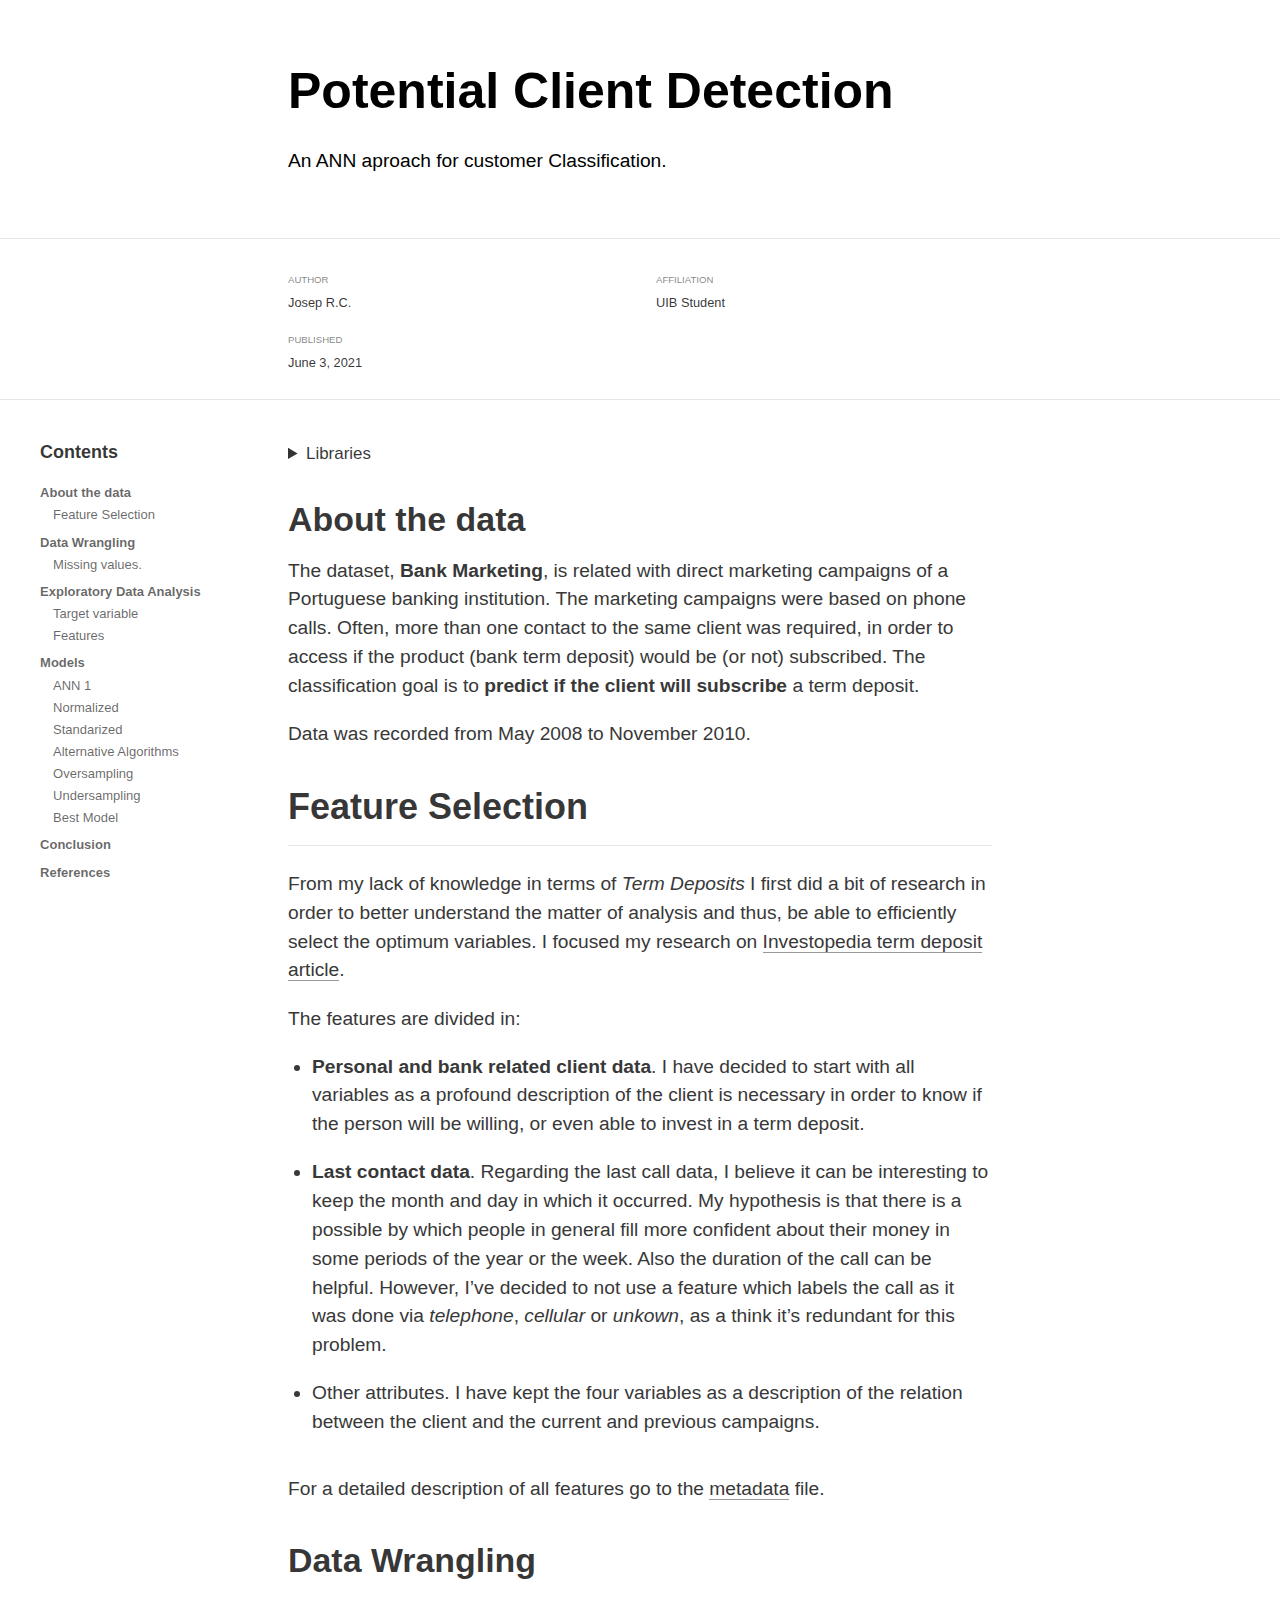
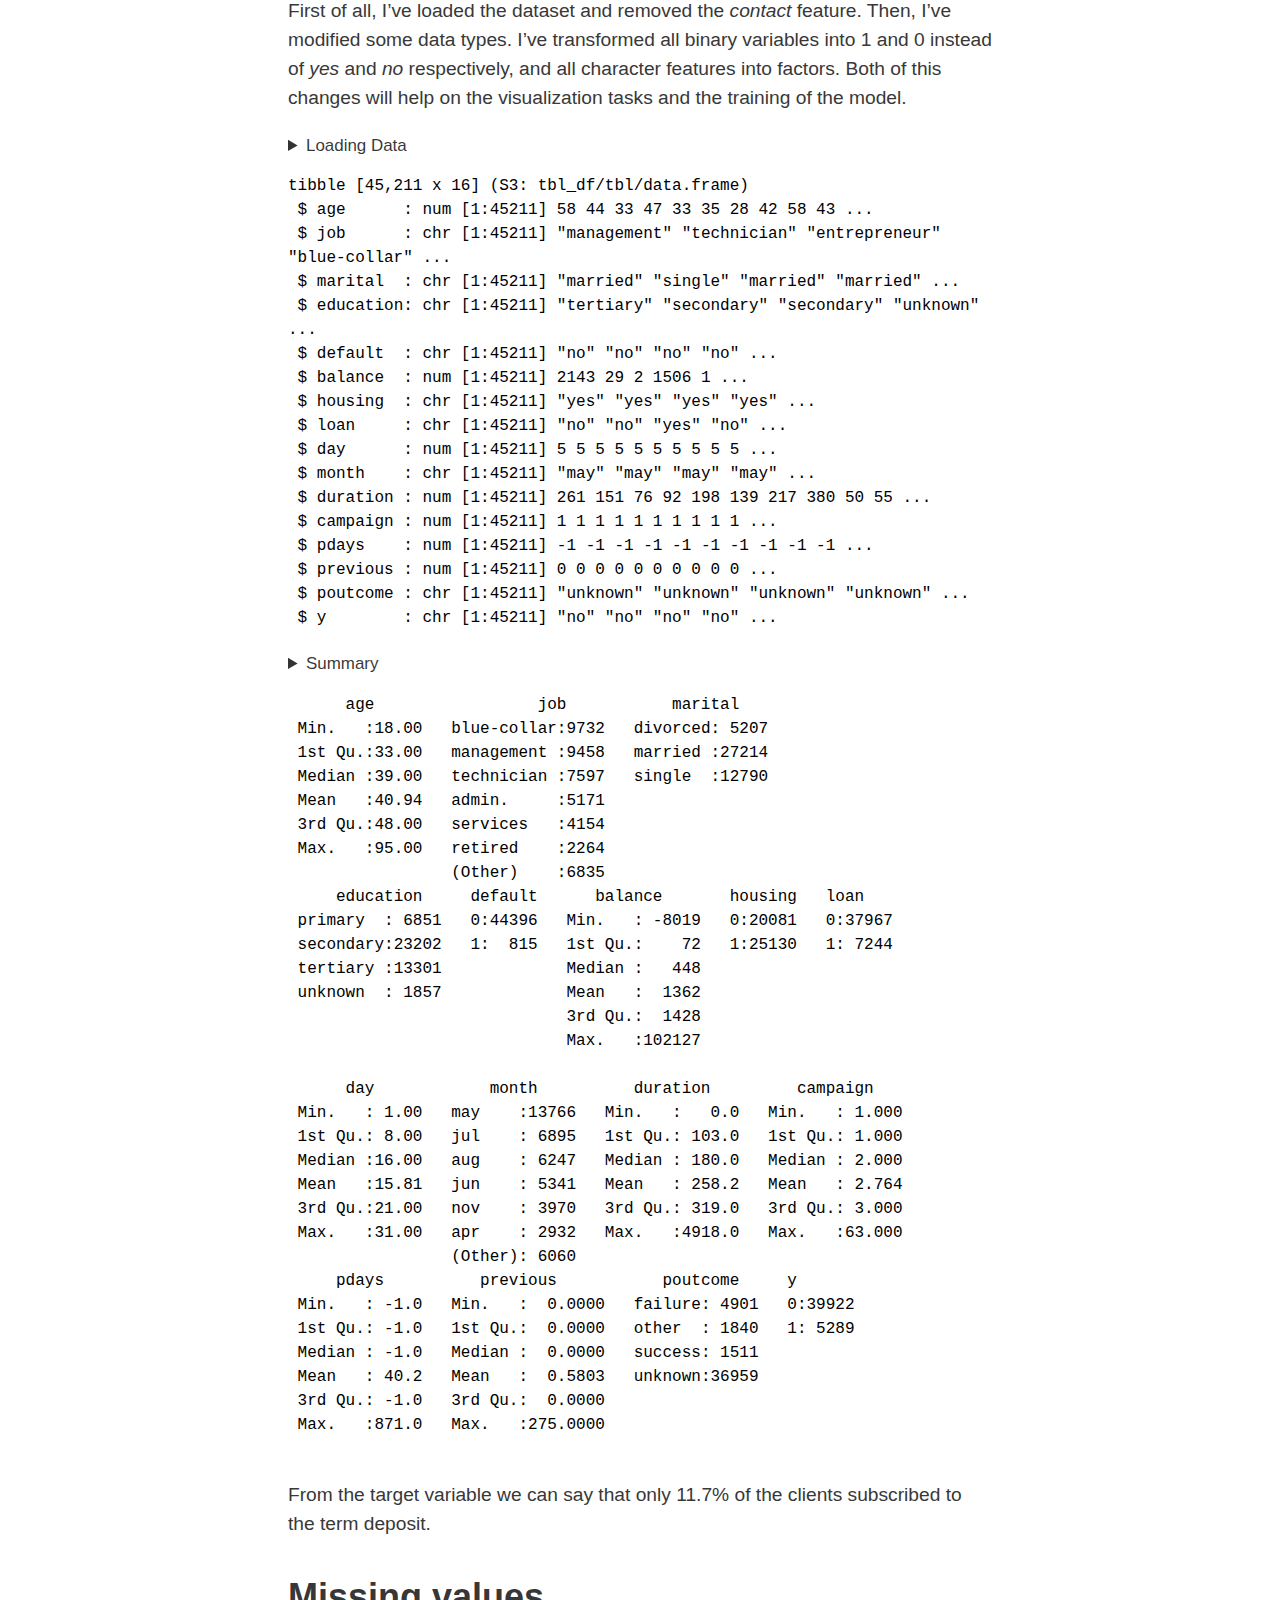
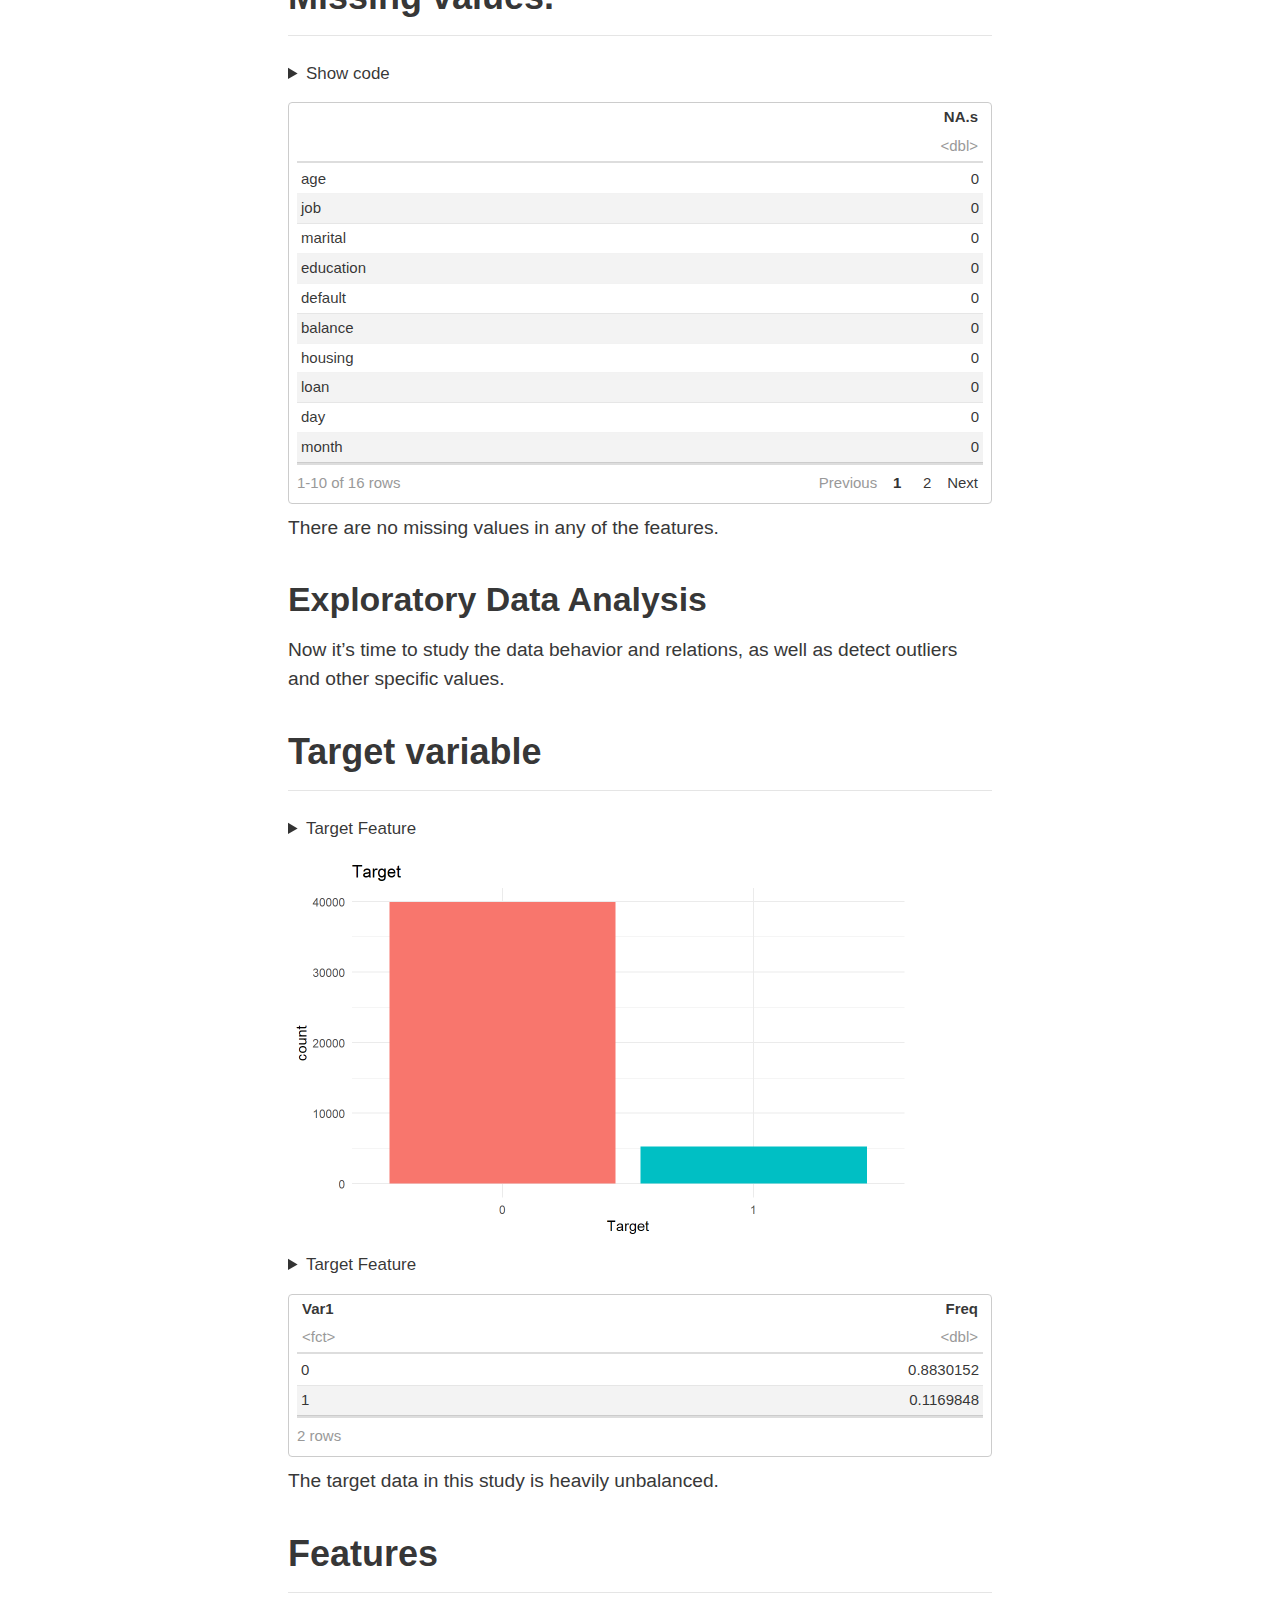
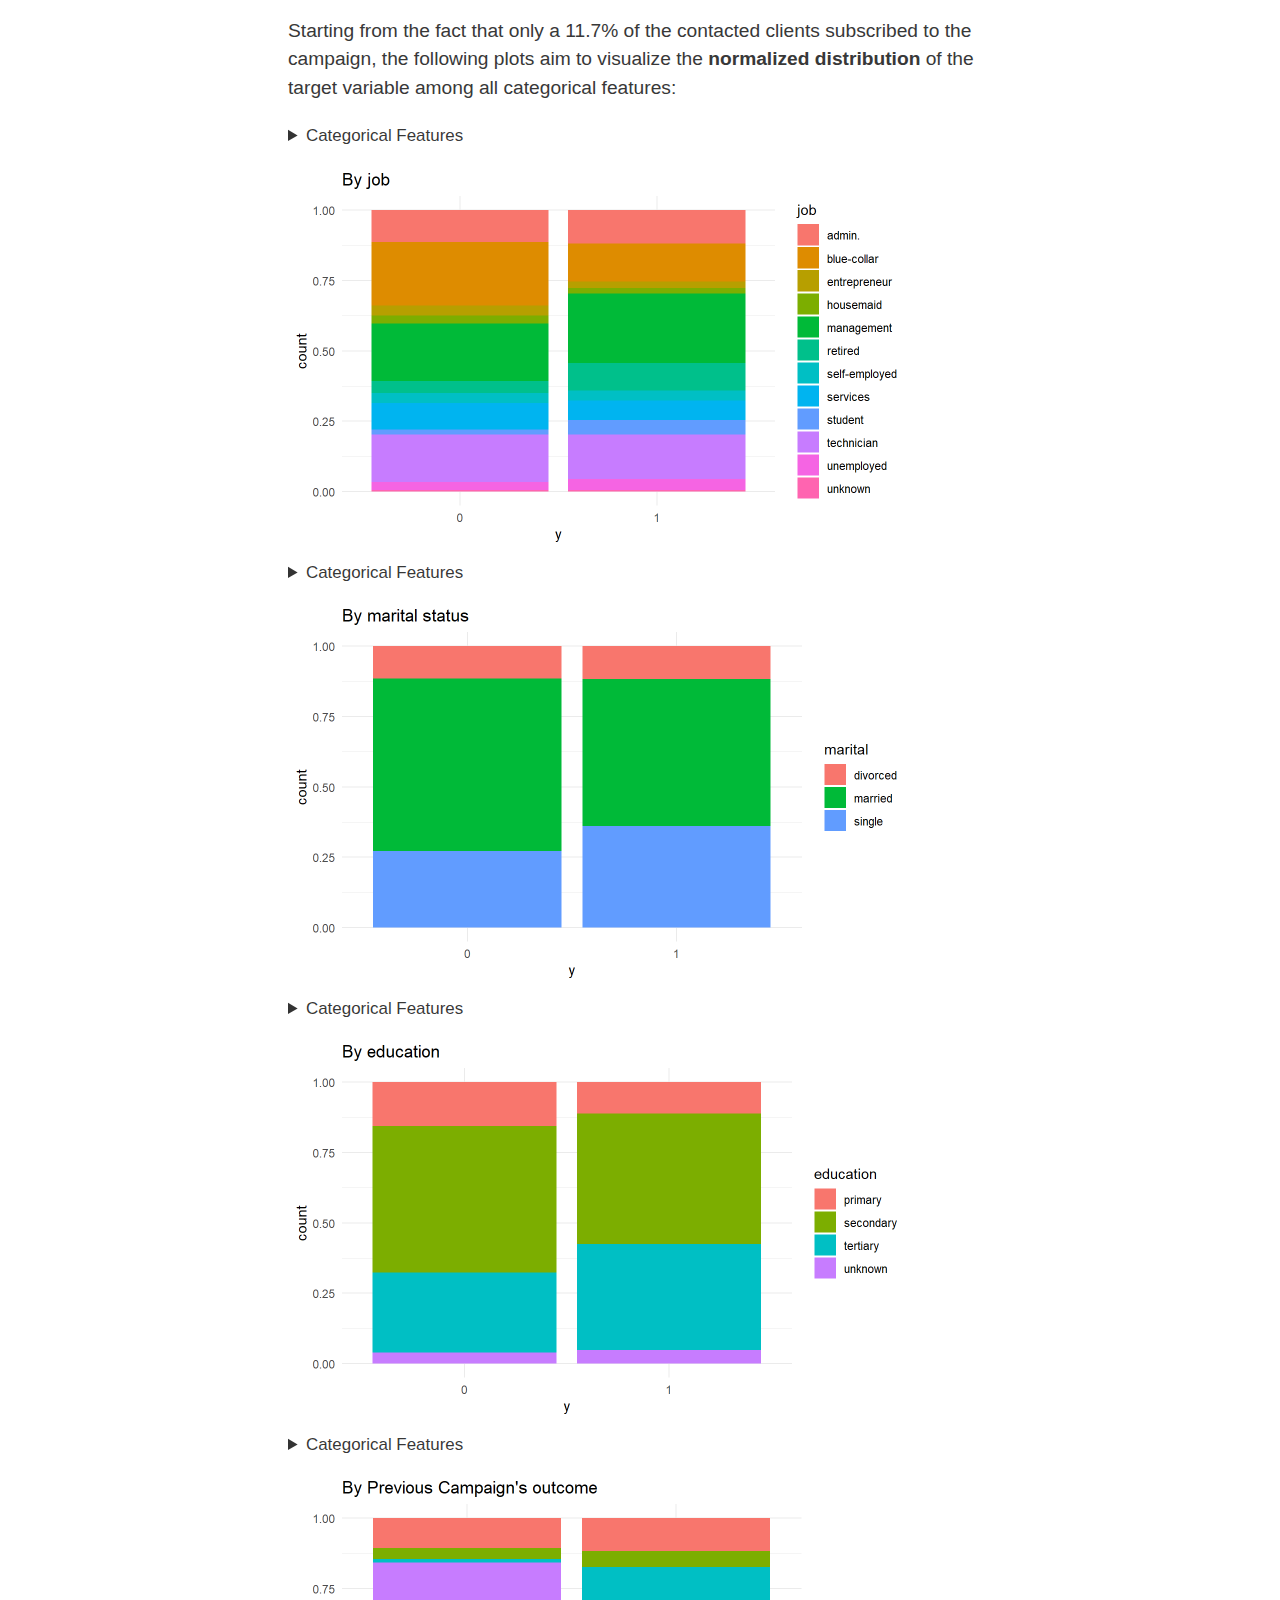
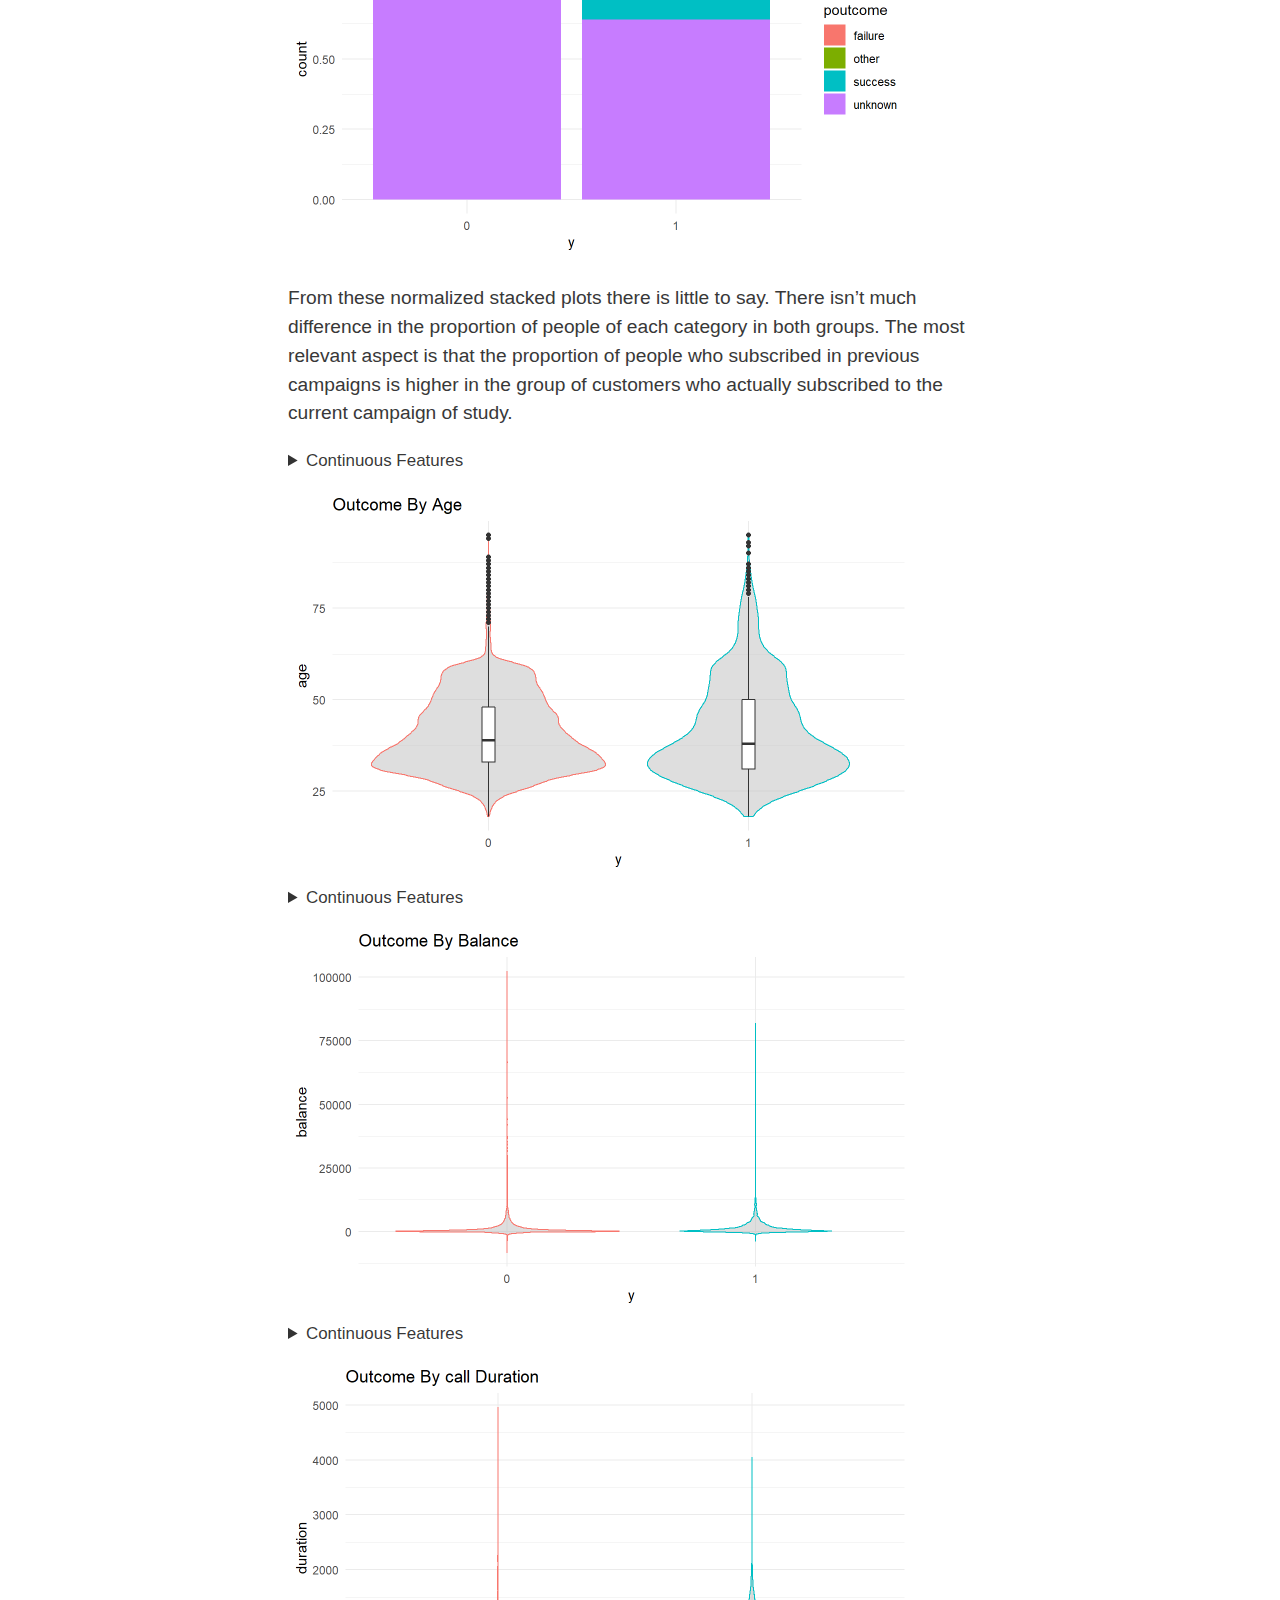
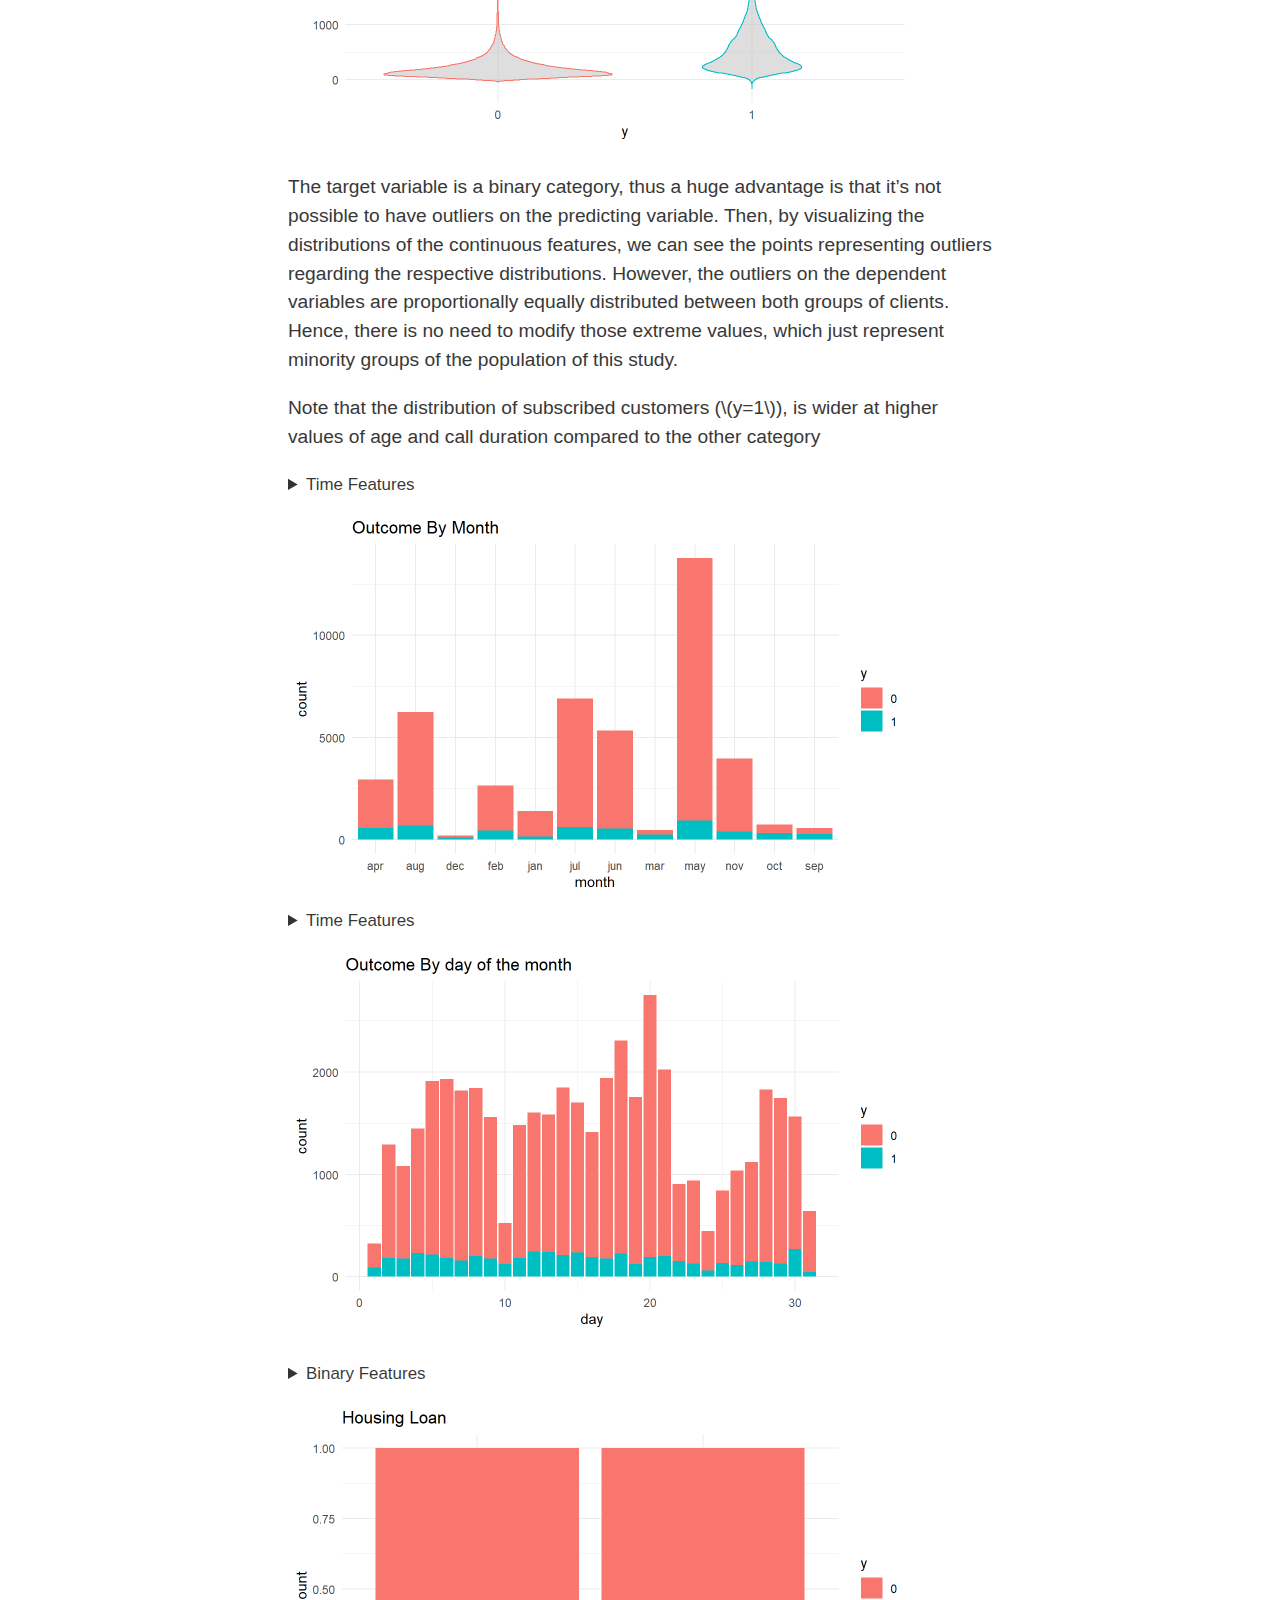
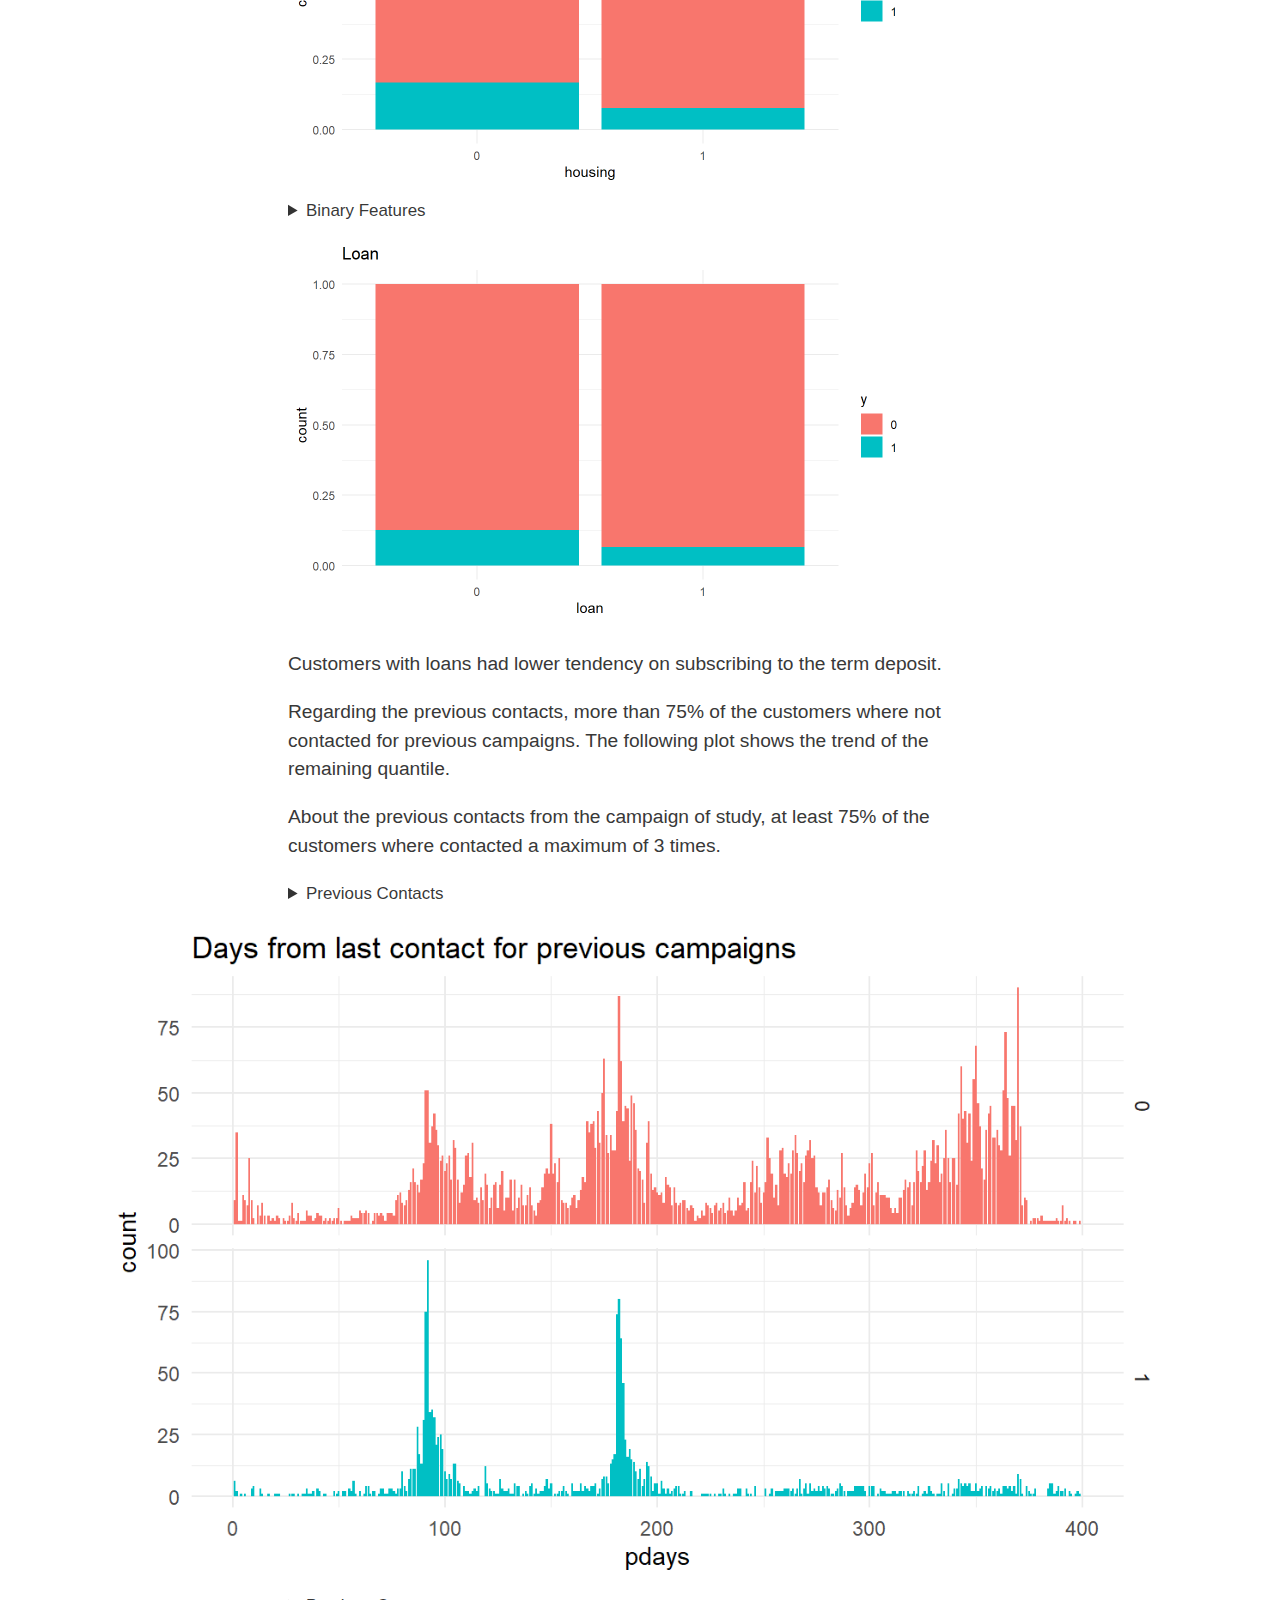
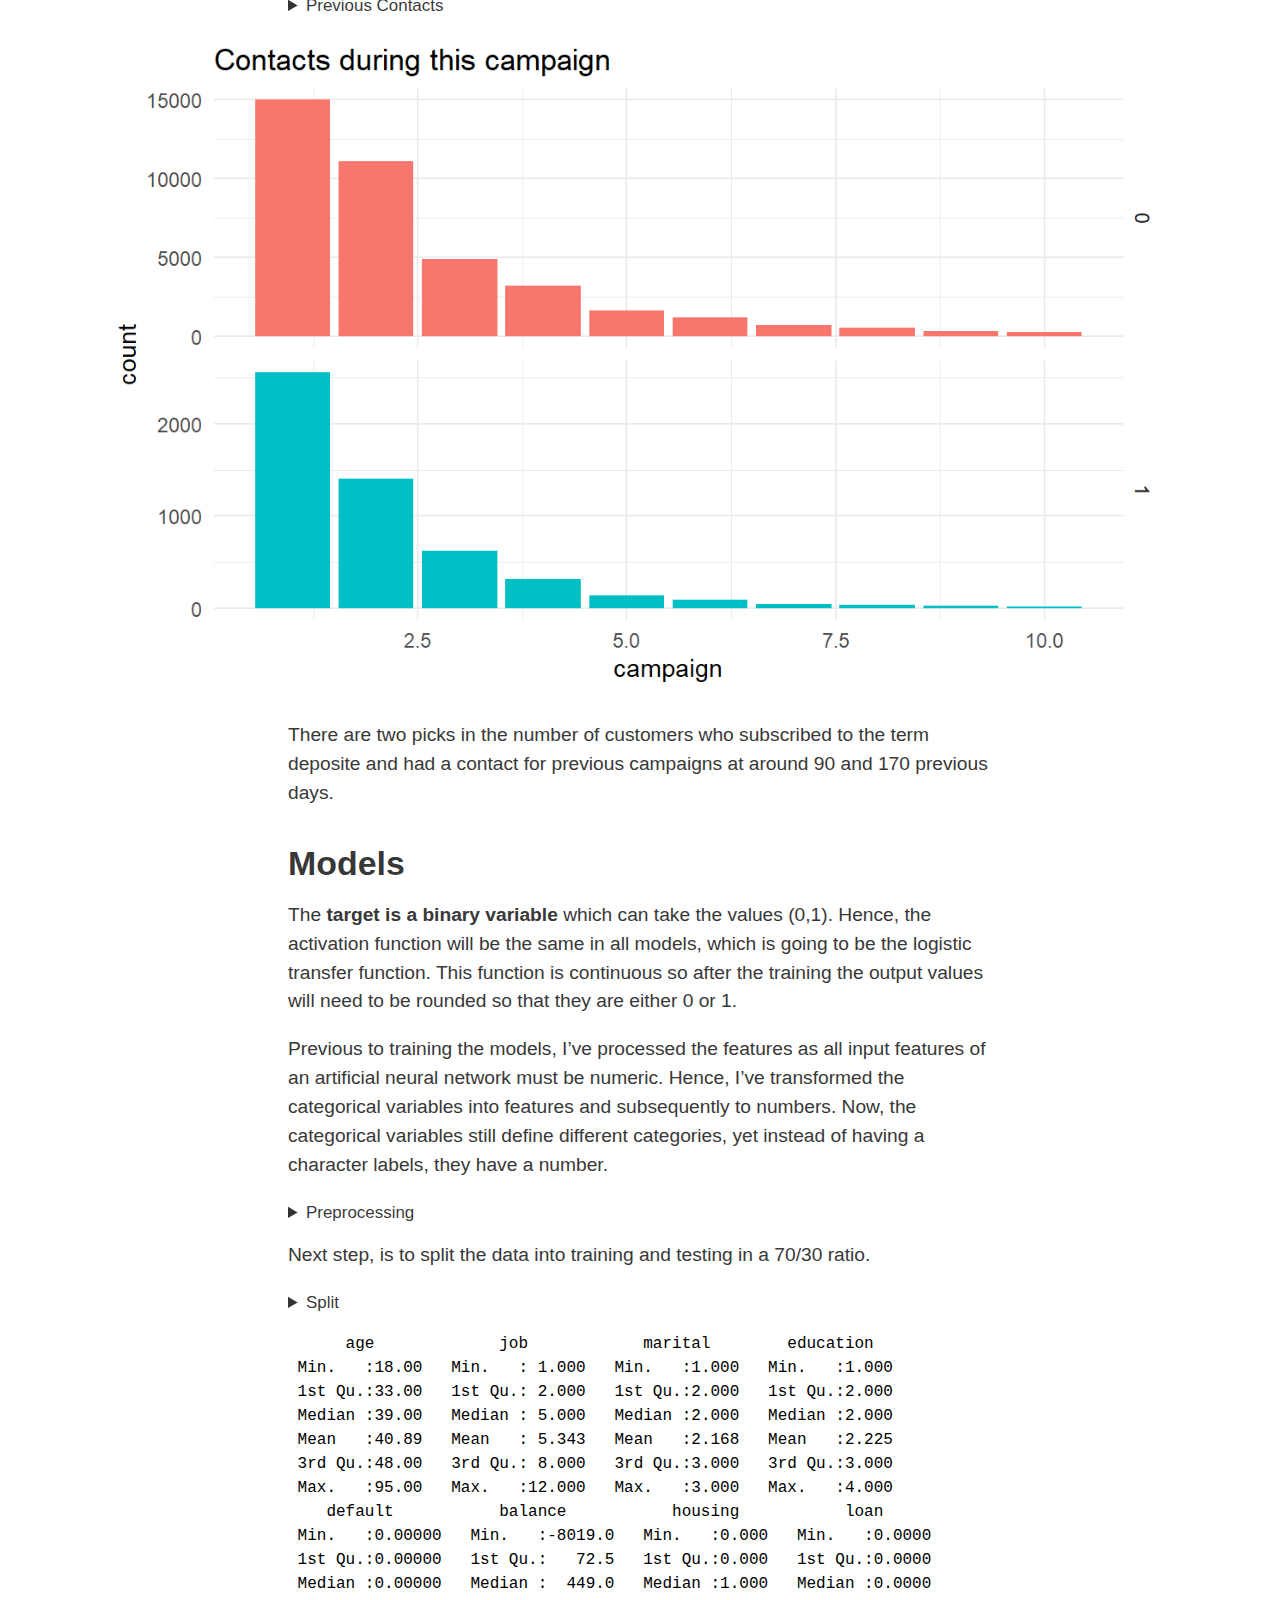
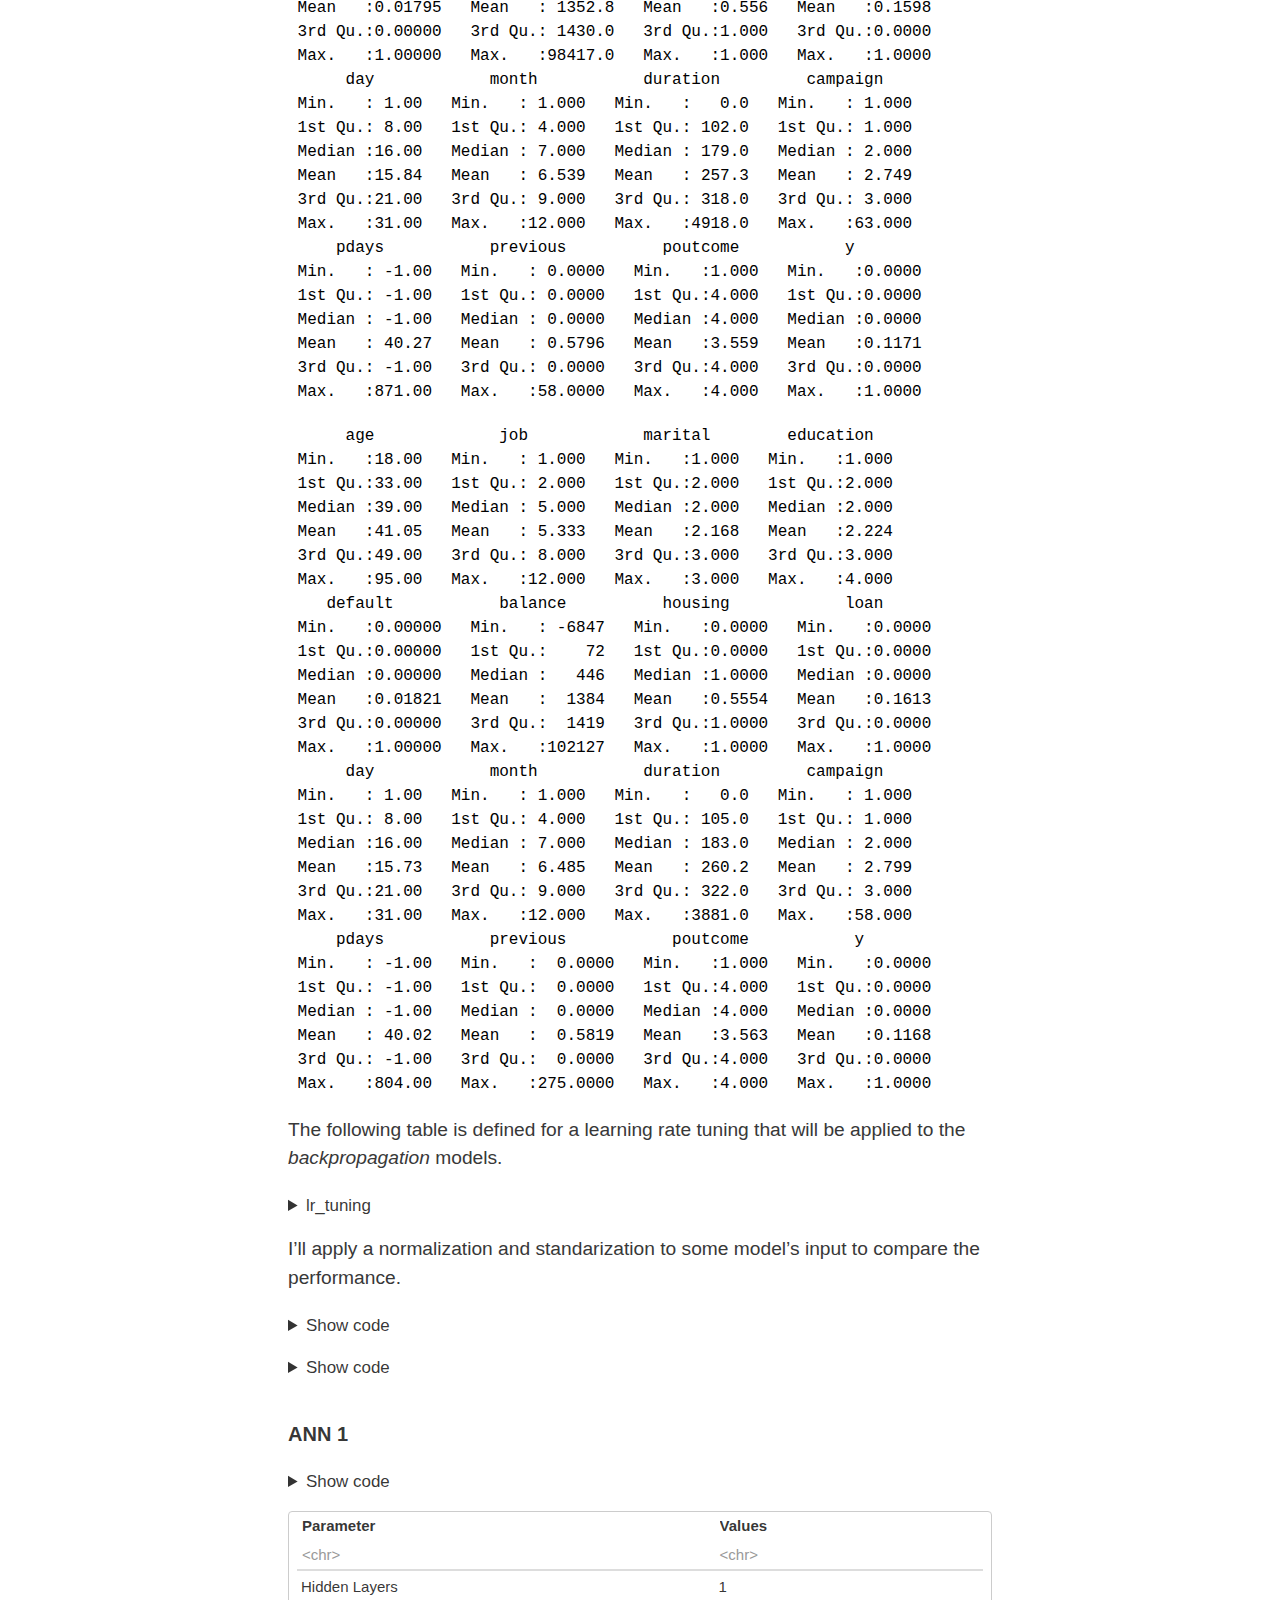
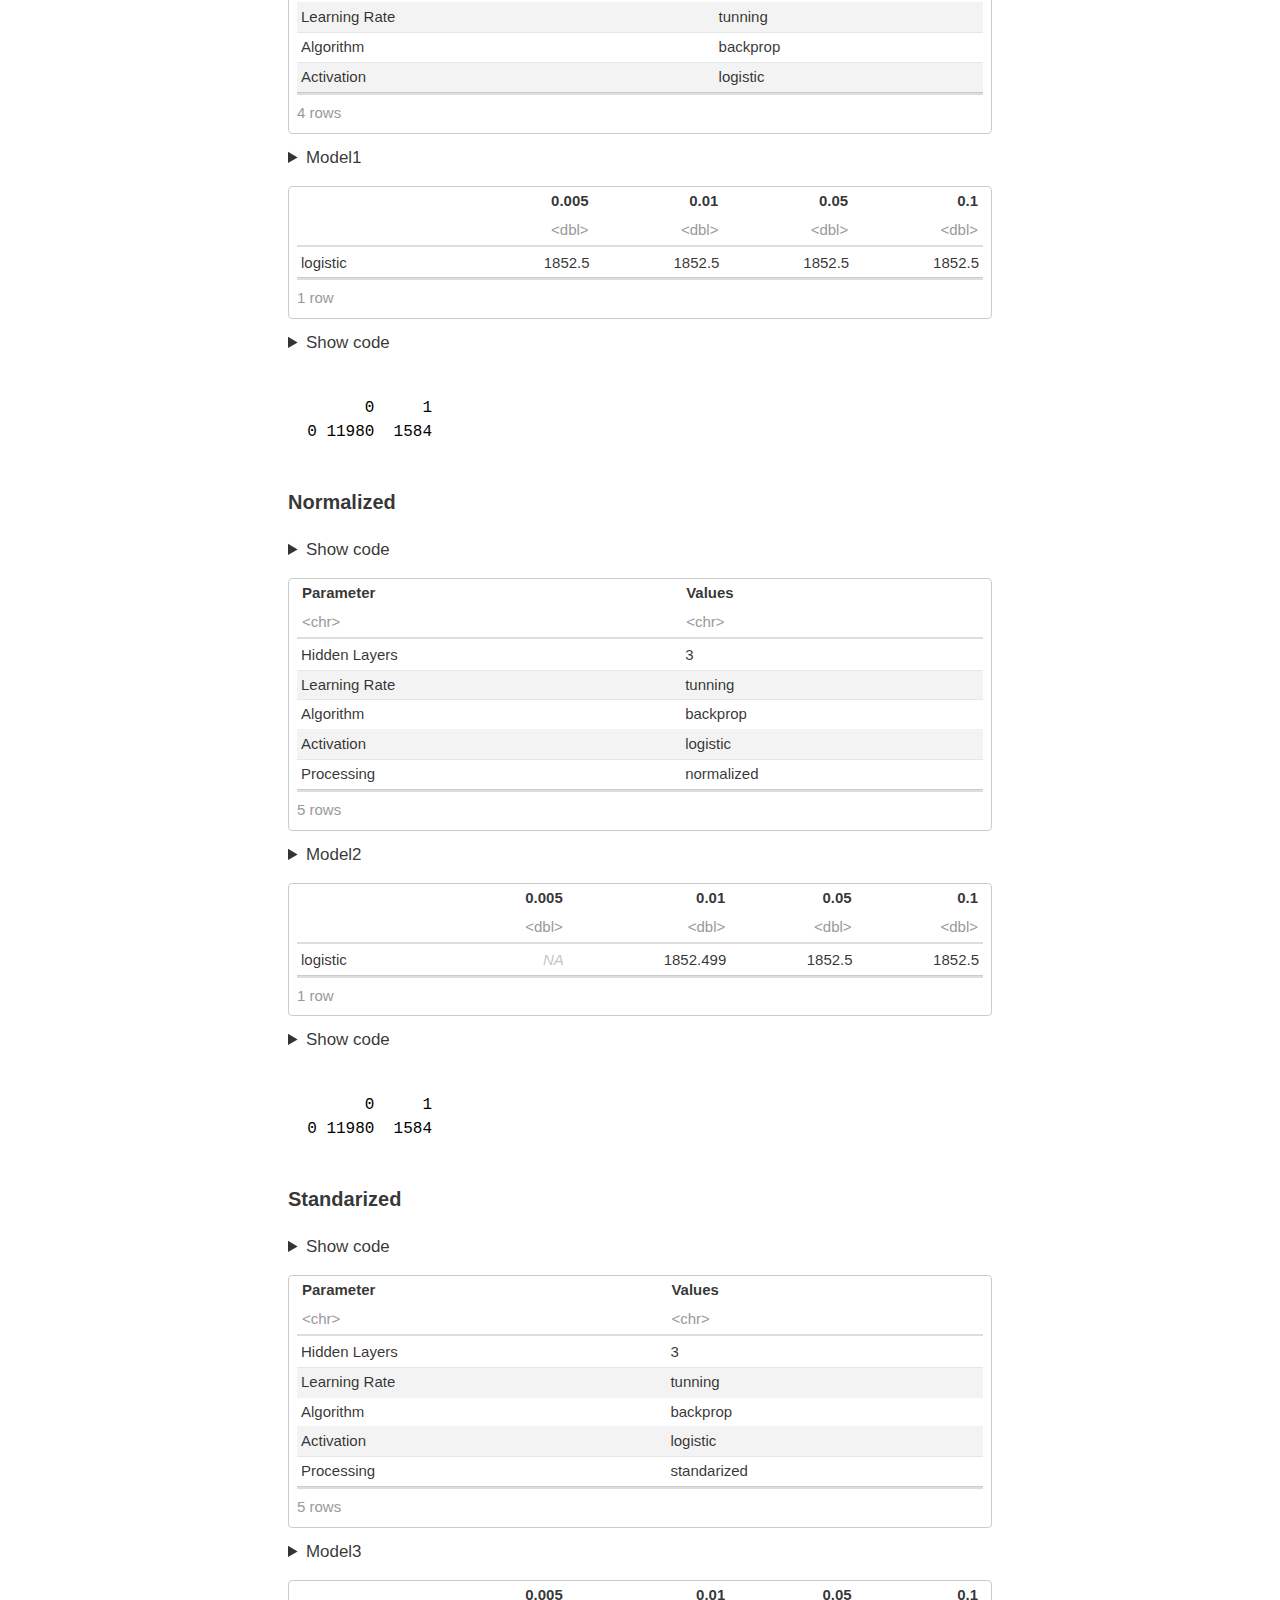
==== commit 489a229f: "Correction training" ====
--- a/index.html
+++ b/index.html
@@ -91,8 +91,8 @@
 
 
   <!--  https://schema.org/Article -->
-  <meta property="article:published" itemprop="datePublished" content="2021-05-30" />
-  <meta property="article:created" itemprop="dateCreated" content="2021-05-30" />
+  <meta property="article:published" itemprop="datePublished" content="2021-06-04" />
+  <meta property="article:created" itemprop="dateCreated" content="2021-06-04" />
   <meta name="article:author" content="Josep R.C." />
 
   <!--  https://developers.facebook.com/docs/sharing/webmasters#markup -->
@@ -110,7 +110,7 @@
   <!--radix_placeholder_rmarkdown_metadata-->
 
   <script type="text/json" id="radix-rmarkdown-metadata">
-  {"type":"list","attributes":{"names":{"type":"character","attributes":{},"value":["title","description","author","date","output"]}},"value":[{"type":"character","attributes":{},"value":["Potential Client Detection"]},{"type":"character","attributes":{},"value":["An ANN aproach for customer Classification.\n"]},{"type":"list","attributes":{},"value":[{"type":"list","attributes":{"names":{"type":"character","attributes":{},"value":["name","url","affiliation","affiliation_url"]}},"value":[{"type":"character","attributes":{},"value":["Josep R.C."]},{"type":"character","attributes":{},"value":["https://www.linkedin.com/in/josep%F0%9F%8C%AB-roman-cardell-414880184/"]},{"type":"character","attributes":{},"value":["UIB Student"]},{"type":"character","attributes":{},"value":["https://www.uib.cat/"]}]}]},{"type":"character","attributes":{},"value":["2021-05-30"]},{"type":"list","attributes":{"names":{"type":"character","attributes":{},"value":["distill::distill_article"]}},"value":[{"type":"list","attributes":{"names":{"type":"character","attributes":{},"value":["toc","toc_depth","toc_float","code_folding","theme","selfe_contained"]}},"value":[{"type":"logical","attributes":{},"value":[true]},{"type":"integer","attributes":{},"value":[3]},{"type":"logical","attributes":{},"value":[true]},{"type":"logical","attributes":{},"value":[true]},{"type":"character","attributes":{},"value":["theme1.css"]},{"type":"logical","attributes":{},"value":[false]}]}]}]}
+  {"type":"list","attributes":{"names":{"type":"character","attributes":{},"value":["title","description","author","date","output"]}},"value":[{"type":"character","attributes":{},"value":["Potential Client Detection"]},{"type":"character","attributes":{},"value":["An ANN aproach for customer Classification.\n"]},{"type":"list","attributes":{},"value":[{"type":"list","attributes":{"names":{"type":"character","attributes":{},"value":["name","url","affiliation","affiliation_url"]}},"value":[{"type":"character","attributes":{},"value":["Josep R.C."]},{"type":"character","attributes":{},"value":["https://www.linkedin.com/in/josep%F0%9F%8C%AB-roman-cardell-414880184/"]},{"type":"character","attributes":{},"value":["UIB Student"]},{"type":"character","attributes":{},"value":["https://www.uib.cat/"]}]}]},{"type":"character","attributes":{},"value":["2021-06-04"]},{"type":"list","attributes":{"names":{"type":"character","attributes":{},"value":["distill::distill_article"]}},"value":[{"type":"list","attributes":{"names":{"type":"character","attributes":{},"value":["toc","toc_depth","toc_float","code_folding","theme","selfe_contained"]}},"value":[{"type":"logical","attributes":{},"value":[true]},{"type":"integer","attributes":{},"value":[3]},{"type":"logical","attributes":{},"value":[true]},{"type":"logical","attributes":{},"value":[true]},{"type":"character","attributes":{},"value":["theme1.css"]},{"type":"logical","attributes":{},"value":[false]}]}]}]}
   </script>
   <!--/radix_placeholder_rmarkdown_metadata-->
   
@@ -1726,7 +1726,7 @@
 <!--radix_placeholder_front_matter-->
 
 <script id="distill-front-matter" type="text/json">
-{"title":"Potential Client Detection","description":"An ANN aproach for customer Classification.","authors":[{"author":"Josep R.C.","authorURL":"https://www.linkedin.com/in/josep%F0%9F%8C%AB-roman-cardell-414880184/","affiliation":"UIB Student","affiliationURL":"https://www.uib.cat/","orcidID":""}],"publishedDate":"2021-05-30T00:00:00.000+02:00","citationText":"R.C., 2021"}
+{"title":"Potential Client Detection","description":"An ANN aproach for customer Classification.","authors":[{"author":"Josep R.C.","authorURL":"https://www.linkedin.com/in/josep%F0%9F%8C%AB-roman-cardell-414880184/","affiliation":"UIB Student","affiliationURL":"https://www.uib.cat/","orcidID":""}],"publishedDate":"2021-06-04T00:00:00.000+02:00","citationText":"R.C., 2021"}
 </script>
 
 <!--/radix_placeholder_front_matter-->
@@ -1745,7 +1745,7 @@
 <div class="d-byline">
   Josep R.C. <a href="https://www.linkedin.com/in/josep%F0%9F%8C%AB-roman-cardell-414880184/" class="uri">https://www.linkedin.com/in/josep%F0%9F%8C%AB-roman-cardell-414880184/</a> (UIB Student)<a href="https://www.uib.cat/" class="uri">https://www.uib.cat/</a>
   
-<br />2021-05-30
+<br />2021-06-04
 </div>
 
 <div class="d-article">
@@ -1804,7 +1804,12 @@
 <p>Data was recorded from May 2008 to November 2010.</p>
 <h2 id="feature-selection">Feature Selection</h2>
 <p>From my lack of knowledge in terms of <em>Term Deposits</em> I first did a bit of research in order to better understand the matter of analysis and thus, be able to efficiently select the optimum variables. I focused my research on <a href="https://www.investopedia.com/terms/t/termdeposit.asp">Investopedia term deposit article</a>.</p>
-<p>The features are divided in: + <strong>Personal and bank related client data</strong>. I have decided to start with all variables as a profound description of the client is necessary in order to know if the person will be willing, or even able to invest in a term deposit. + <strong>Last contact data</strong>. Regarding the last call data, I believe it can be interesting to keep the month and day in which it occurred. My hypothesis is that there is a possible by which people in general fill more confident about their money in some periods of the year or the week. Also the duration of the call can be helpful. However, I’ve decided to not use a feature which labels the call as it was done via <em>telephone</em>, <em>cellular</em> or <em>unkown</em>, as a think it’s redundant for this problem. + Other attributes. I have kept the four variables as a description of the relation between the client and the current and previous campaigns.</p>
+<p>The features are divided in:</p>
+<ul>
+<li><p><strong>Personal and bank related client data</strong>. I have decided to start with all variables as a profound description of the client is necessary in order to know if the person will be willing, or even able to invest in a term deposit.</p></li>
+<li><p><strong>Last contact data</strong>. Regarding the last call data, I believe it can be interesting to keep the month and day in which it occurred. My hypothesis is that there is a possible by which people in general fill more confident about their money in some periods of the year or the week. Also the duration of the call can be helpful. However, I’ve decided to not use a feature which labels the call as it was done via <em>telephone</em>, <em>cellular</em> or <em>unkown</em>, as a think it’s redundant for this problem.</p></li>
+<li><p>Other attributes. I have kept the four variables as a description of the relation between the client and the current and previous campaigns.</p></li>
+</ul>
 <p>For a detailed description of all features go to the <a href="https://github.com/Josep-at-work/Predicting-Customer-Subcription-ANN/blob/main/Data/bank-names.txt">metadata</a> file.</p>
 <h1 id="data-wrangling">Data Wrangling</h1>
 <p>First of all, I’ve loaded the dataset and removed the <em>contact</em> feature. Then, I’ve modified some data types. I’ve transformed all binary variables into 1 and 0 instead of <em>yes</em> and <em>no</em> respectively, and all character features into factors. Both of this changes will help on the visualization tasks and the training of the model.</p>
@@ -2181,7 +2186,7 @@
 <span class="va">m</span> <span class="op">=</span> <span class="fu"><a href="https://rdrr.io/r/base/nrow.html">ncol</a></span><span class="op">(</span><span class="va">data</span><span class="op">)</span>
 <span class="va">idx</span> <span class="op">=</span> <span class="fu"><a href="https://rdrr.io/r/base/sample.html">sample</a></span><span class="op">(</span><span class="va">n</span>, <span class="va">n</span><span class="op">*</span><span class="fl">0.7</span><span class="op">)</span>
 <span class="va">train</span> <span class="op">=</span> <span class="va">model_data</span><span class="op">[</span><span class="va">idx</span>, <span class="op">]</span>
-<span class="va">test</span> <span class="op">=</span> <span class="va">model_data</span><span class="op">[</span><span class="va">idx</span>, <span class="op">]</span>
+<span class="va">test</span> <span class="op">=</span> <span class="va">model_data</span><span class="op">[</span><span class="op">-</span><span class="va">idx</span>, <span class="op">]</span>
 <span class="fu"><a href="https://rdrr.io/r/base/summary.html">summary</a></span><span class="op">(</span><span class="va">train</span><span class="op">)</span>; <span class="fu"><a href="https://rdrr.io/r/base/summary.html">summary</a></span><span class="op">(</span><span class="va">test</span><span class="op">)</span>
 </code></pre>
 </div>
@@ -2218,30 +2223,30 @@
  Min.   :18.00   Min.   : 1.000   Min.   :1.000   Min.   :1.000  
  1st Qu.:33.00   1st Qu.: 2.000   1st Qu.:2.000   1st Qu.:2.000  
  Median :39.00   Median : 5.000   Median :2.000   Median :2.000  
- Mean   :40.89   Mean   : 5.343   Mean   :2.168   Mean   :2.225  
- 3rd Qu.:48.00   3rd Qu.: 8.000   3rd Qu.:3.000   3rd Qu.:3.000  
+ Mean   :41.05   Mean   : 5.333   Mean   :2.168   Mean   :2.224  
+ 3rd Qu.:49.00   3rd Qu.: 8.000   3rd Qu.:3.000   3rd Qu.:3.000  
  Max.   :95.00   Max.   :12.000   Max.   :3.000   Max.   :4.000  
-    default           balance           housing           loan       
- Min.   :0.00000   Min.   :-8019.0   Min.   :0.000   Min.   :0.0000  
- 1st Qu.:0.00000   1st Qu.:   72.5   1st Qu.:0.000   1st Qu.:0.0000  
- Median :0.00000   Median :  449.0   Median :1.000   Median :0.0000  
- Mean   :0.01795   Mean   : 1352.8   Mean   :0.556   Mean   :0.1598  
- 3rd Qu.:0.00000   3rd Qu.: 1430.0   3rd Qu.:1.000   3rd Qu.:0.0000  
- Max.   :1.00000   Max.   :98417.0   Max.   :1.000   Max.   :1.0000  
+    default           balance          housing            loan       
+ Min.   :0.00000   Min.   : -6847   Min.   :0.0000   Min.   :0.0000  
+ 1st Qu.:0.00000   1st Qu.:    72   1st Qu.:0.0000   1st Qu.:0.0000  
+ Median :0.00000   Median :   446   Median :1.0000   Median :0.0000  
+ Mean   :0.01821   Mean   :  1384   Mean   :0.5554   Mean   :0.1613  
+ 3rd Qu.:0.00000   3rd Qu.:  1419   3rd Qu.:1.0000   3rd Qu.:0.0000  
+ Max.   :1.00000   Max.   :102127   Max.   :1.0000   Max.   :1.0000  
       day            month           duration         campaign     
  Min.   : 1.00   Min.   : 1.000   Min.   :   0.0   Min.   : 1.000  
- 1st Qu.: 8.00   1st Qu.: 4.000   1st Qu.: 102.0   1st Qu.: 1.000  
- Median :16.00   Median : 7.000   Median : 179.0   Median : 2.000  
- Mean   :15.84   Mean   : 6.539   Mean   : 257.3   Mean   : 2.749  
- 3rd Qu.:21.00   3rd Qu.: 9.000   3rd Qu.: 318.0   3rd Qu.: 3.000  
- Max.   :31.00   Max.   :12.000   Max.   :4918.0   Max.   :63.000  
-     pdays           previous          poutcome           y         
- Min.   : -1.00   Min.   : 0.0000   Min.   :1.000   Min.   :0.0000  
- 1st Qu.: -1.00   1st Qu.: 0.0000   1st Qu.:4.000   1st Qu.:0.0000  
- Median : -1.00   Median : 0.0000   Median :4.000   Median :0.0000  
- Mean   : 40.27   Mean   : 0.5796   Mean   :3.559   Mean   :0.1171  
- 3rd Qu.: -1.00   3rd Qu.: 0.0000   3rd Qu.:4.000   3rd Qu.:0.0000  
- Max.   :871.00   Max.   :58.0000   Max.   :4.000   Max.   :1.0000  </code></pre>
+ 1st Qu.: 8.00   1st Qu.: 4.000   1st Qu.: 105.0   1st Qu.: 1.000  
+ Median :16.00   Median : 7.000   Median : 183.0   Median : 2.000  
+ Mean   :15.73   Mean   : 6.485   Mean   : 260.2   Mean   : 2.799  
+ 3rd Qu.:21.00   3rd Qu.: 9.000   3rd Qu.: 322.0   3rd Qu.: 3.000  
+ Max.   :31.00   Max.   :12.000   Max.   :3881.0   Max.   :58.000  
+     pdays           previous           poutcome           y         
+ Min.   : -1.00   Min.   :  0.0000   Min.   :1.000   Min.   :0.0000  
+ 1st Qu.: -1.00   1st Qu.:  0.0000   1st Qu.:4.000   1st Qu.:0.0000  
+ Median : -1.00   Median :  0.0000   Median :4.000   Median :0.0000  
+ Mean   : 40.02   Mean   :  0.5819   Mean   :3.563   Mean   :0.1168  
+ 3rd Qu.: -1.00   3rd Qu.:  0.0000   3rd Qu.:4.000   3rd Qu.:0.0000  
+ Max.   :804.00   Max.   :275.0000   Max.   :4.000   Max.   :1.0000  </code></pre>
 </div>
 <p>The following table is defined for a learning rate tuning that will be applied to the <em>backpropagation</em> models.</p>
 <div class="layout-chunk" data-layout="l-body">
@@ -2364,7 +2369,7 @@
 </details>
 <pre><code>   
         0     1
-  0 27942  3705</code></pre>
+  0 11980  1584</code></pre>
 </div>
 <h3 id="normalized">Normalized</h3>
 <div class="layout-chunk" data-layout="l-body">
@@ -2436,7 +2441,7 @@
 </details>
 <pre><code>   
         0     1
-  0 27942  3705</code></pre>
+  0 11980  1584</code></pre>
 </div>
 <h3 id="standarized">Standarized</h3>
 <div class="layout-chunk" data-layout="l-body">
@@ -2508,7 +2513,7 @@
 </details>
 <pre><code>   
         0     1
-  0 27942  3705</code></pre>
+  0 11980  1584</code></pre>
 </div>
 <p>Eventhough models 2 and 3 are more complex than the first one, with 3 hidden layers and 9 neurons, and standarized data, the performance of the model is still poor.</p>
 <h3 id="alternative-algorithms">Alternative Algorithms</h3>
@@ -2555,8 +2560,8 @@
 </details>
 <pre><code>   
         0     1
-  0 27116  2381
-  1   826  1324</code></pre>
+  0 11345   858
+  1   635   726</code></pre>
 </div>
 <div class="layout-chunk" data-layout="l-body">
 <details>
@@ -2573,29 +2578,29 @@
 
           Reference
 Prediction     0     1
-         0 27116  2381
-         1   826  1324
-                                         
-               Accuracy : 0.8987         
-                 95% CI : (0.8953, 0.902)
-    No Information Rate : 0.8829         
-    P-Value [Acc &gt; NIR] : &lt; 2.2e-16      
-                                         
-                  Kappa : 0.4007         
-                                         
- Mcnemar&#39;s Test P-Value : &lt; 2.2e-16      
-                                         
-            Sensitivity : 0.9704         
-            Specificity : 0.3574         
-         Pos Pred Value : 0.9193         
-         Neg Pred Value : 0.6158         
-             Prevalence : 0.8829         
-         Detection Rate : 0.8568         
-   Detection Prevalence : 0.9321         
-      Balanced Accuracy : 0.6639         
-                                         
-       &#39;Positive&#39; Class : 0              
-                                         </code></pre>
+         0 11345   858
+         1   635   726
+                                          
+               Accuracy : 0.8899          
+                 95% CI : (0.8845, 0.8951)
+    No Information Rate : 0.8832          
+    P-Value [Acc &gt; NIR] : 0.007413        
+                                          
+                  Kappa : 0.4317          
+                                          
+ Mcnemar&#39;s Test P-Value : 9.168e-09       
+                                          
+            Sensitivity : 0.9470          
+            Specificity : 0.4583          
+         Pos Pred Value : 0.9297          
+         Neg Pred Value : 0.5334          
+             Prevalence : 0.8832          
+         Detection Rate : 0.8364          
+   Detection Prevalence : 0.8997          
+      Balanced Accuracy : 0.7027          
+                                          
+       &#39;Positive&#39; Class : 0               
+                                          </code></pre>
 </div>
 <div class="layout-chunk" data-layout="l-body">
 <details>
@@ -2639,8 +2644,8 @@
 </details>
 <pre><code>   
         0     1
-  0 27124  2322
-  1   818  1383</code></pre>
+  0 11365   834
+  1   615   750</code></pre>
 </div>
 <div class="layout-chunk" data-layout="l-body">
 <details>
@@ -2657,26 +2662,26 @@
 
           Reference
 Prediction     0     1
-         0 27124  2322
-         1   818  1383
+         0 11365   834
+         1   615   750
                                           
-               Accuracy : 0.9008          
-                 95% CI : (0.8974, 0.9041)
-    No Information Rate : 0.8829          
-    P-Value [Acc &gt; NIR] : &lt; 2.2e-16       
+               Accuracy : 0.8932          
+                 95% CI : (0.8879, 0.8983)
+    No Information Rate : 0.8832          
+    P-Value [Acc &gt; NIR] : 0.0001372       
                                           
-                  Kappa : 0.4175          
+                  Kappa : 0.4491          
                                           
- Mcnemar&#39;s Test P-Value : &lt; 2.2e-16       
+ Mcnemar&#39;s Test P-Value : 1.023e-08       
                                           
-            Sensitivity : 0.9707          
-            Specificity : 0.3733          
-         Pos Pred Value : 0.9211          
-         Neg Pred Value : 0.6284          
-             Prevalence : 0.8829          
-         Detection Rate : 0.8571          
-   Detection Prevalence : 0.9305          
-      Balanced Accuracy : 0.6720          
+            Sensitivity : 0.9487          
+            Specificity : 0.4735          
+         Pos Pred Value : 0.9316          
+         Neg Pred Value : 0.5495          
+             Prevalence : 0.8832          
+         Detection Rate : 0.8379          
+   Detection Prevalence : 0.8994          
+      Balanced Accuracy : 0.7111          
                                           
        &#39;Positive&#39; Class : 0               
                                           </code></pre>
@@ -2727,7 +2732,7 @@
 </details>
 <pre><code>   
         0     1
-  0 27942  3705</code></pre>
+  0 11980  1584</code></pre>
 </div>
 <h3 id="undersampling">Undersampling</h3>
 <p>During the EDA I’ve seen that many descriptive features contain some outliers. In this section I’ve analyzed the outliers in order to detect if target variable has de same distribution on the extreme values. Lastly, I’ve filtered the observation in order to, removing some outliers, increase the proportion of the minority group(<span class="math inline">\(y=1\)</span>).</p>
@@ -2783,7 +2788,7 @@
 <span class="va">n</span> <span class="op">=</span> <span class="fu"><a href="https://rdrr.io/r/base/nrow.html">nrow</a></span><span class="op">(</span><span class="va">undersamp_data</span><span class="op">)</span>
 <span class="va">idx</span> <span class="op">=</span> <span class="fu"><a href="https://rdrr.io/r/base/sample.html">sample</a></span><span class="op">(</span><span class="va">n</span>, <span class="va">n</span><span class="op">*</span><span class="fl">0.7</span><span class="op">)</span>
 <span class="va">train3</span> <span class="op">=</span> <span class="va">model_data2</span><span class="op">[</span><span class="va">idx</span>, <span class="op">]</span>
-<span class="va">test3</span> <span class="op">=</span> <span class="va">model_data2</span><span class="op">[</span><span class="va">idx</span>, <span class="op">]</span>
+<span class="va">test3</span> <span class="op">=</span> <span class="va">model_data2</span><span class="op">[</span><span class="op">-</span><span class="va">idx</span>, <span class="op">]</span>
 <span class="va">X_train_norm3</span> <span class="op">=</span> <span class="fu"><a href="https://rdrr.io/r/base/apply.html">apply</a></span><span class="op">(</span><span class="va">train3</span><span class="op">[</span><span class="op">-</span><span class="va">m</span><span class="op">]</span>, <span class="fl">2</span>, FUN <span class="op">=</span> <span class="va">minmax</span><span class="op">)</span>
 <span class="va">X_test_norm3</span> <span class="op">=</span> <span class="fu"><a href="https://rdrr.io/r/base/apply.html">apply</a></span><span class="op">(</span><span class="va">test3</span><span class="op">[</span><span class="op">-</span><span class="va">m</span><span class="op">]</span>, <span class="fl">2</span>, FUN <span class="op">=</span> <span class="va">minmax</span><span class="op">)</span>
 <span class="va">train_norm3</span> <span class="op">=</span> <span class="fu"><a href="https://rdrr.io/r/base/cbind.html">cbind</a></span><span class="op">(</span><span class="va">X_train_norm3</span>, <span class="va">train3</span><span class="op">$</span><span class="va">y</span><span class="op">)</span>
@@ -2814,7 +2819,7 @@
 </details>
 <pre><code>   
         0     1
-  0 27942  3705</code></pre>
+  0 11980  1584</code></pre>
 </div>
 <h2 id="best-model">Best Model</h2>
 <p>Model 5, has been the best performing one. Hence, as the last section of the project I’ve evaluate the precision of Model 5 this time with a cross validation over the whole dataset in order to have a more realistic approach.</p>
